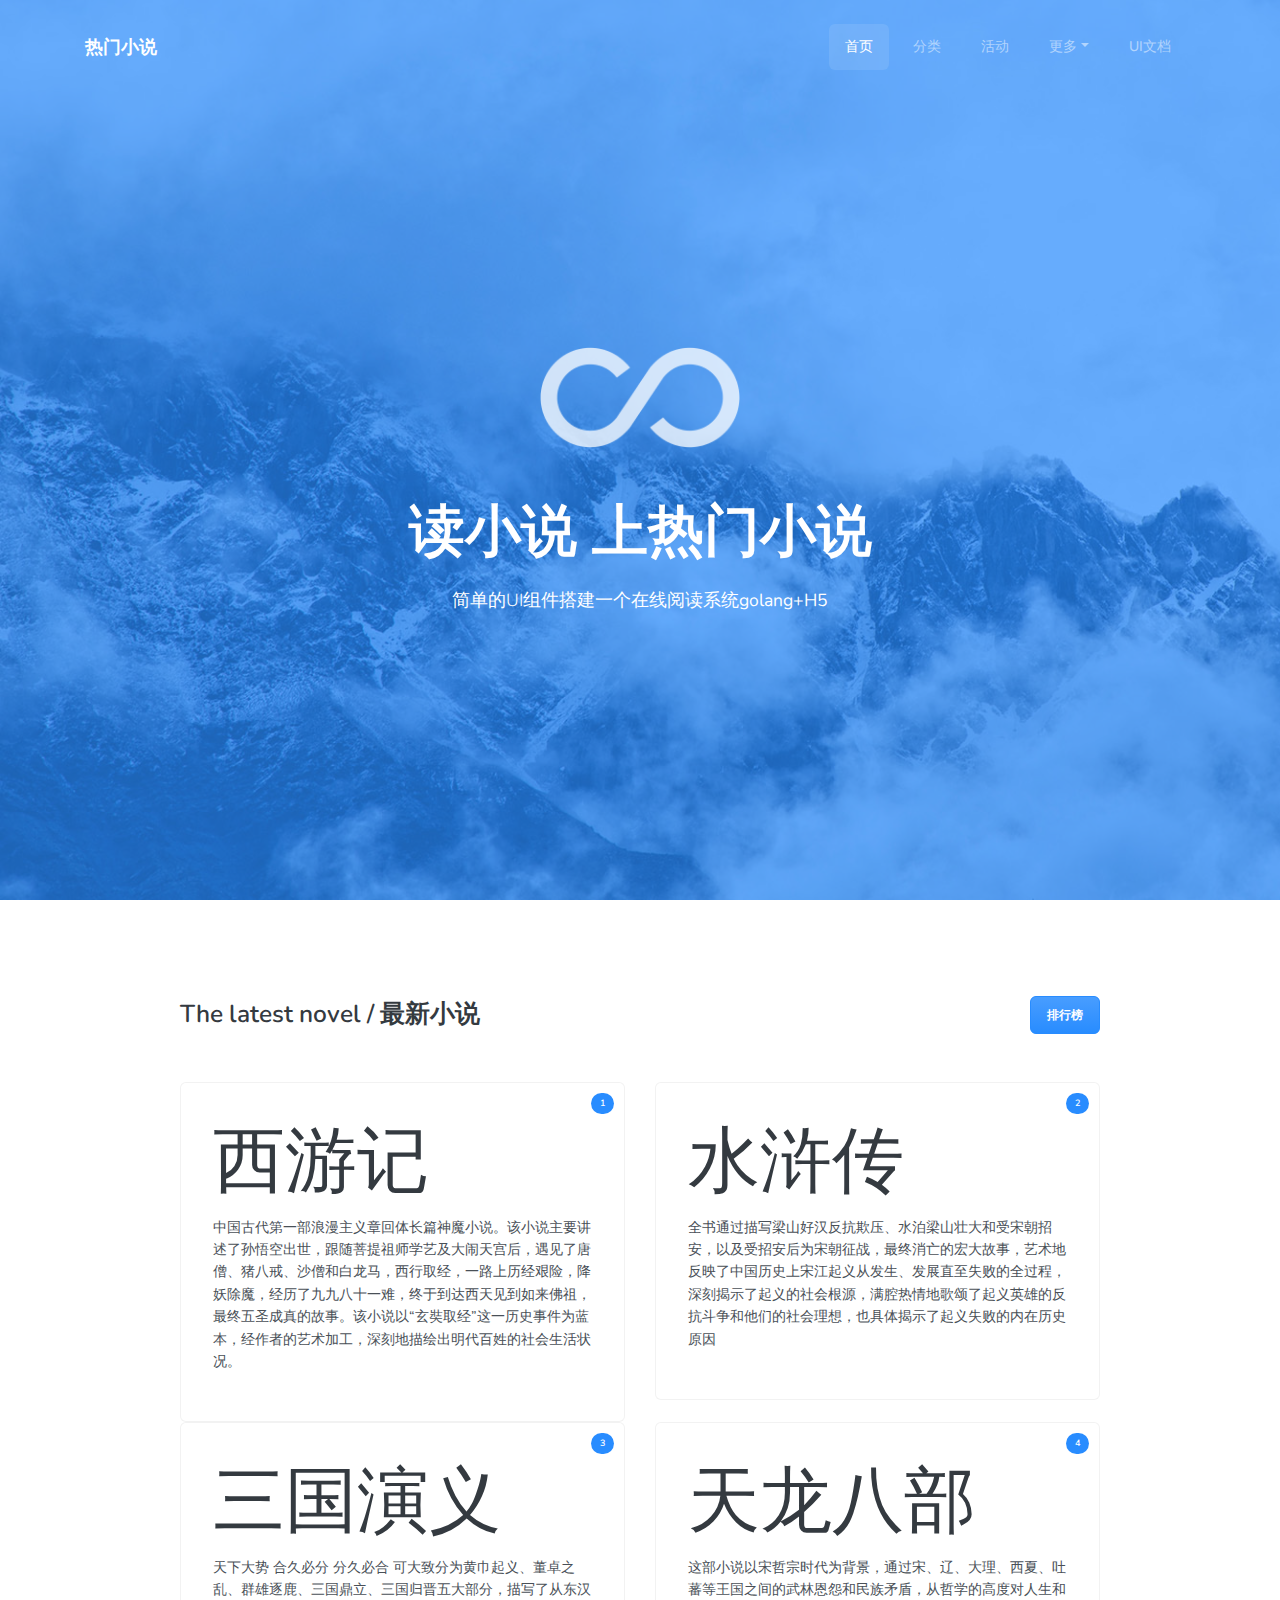
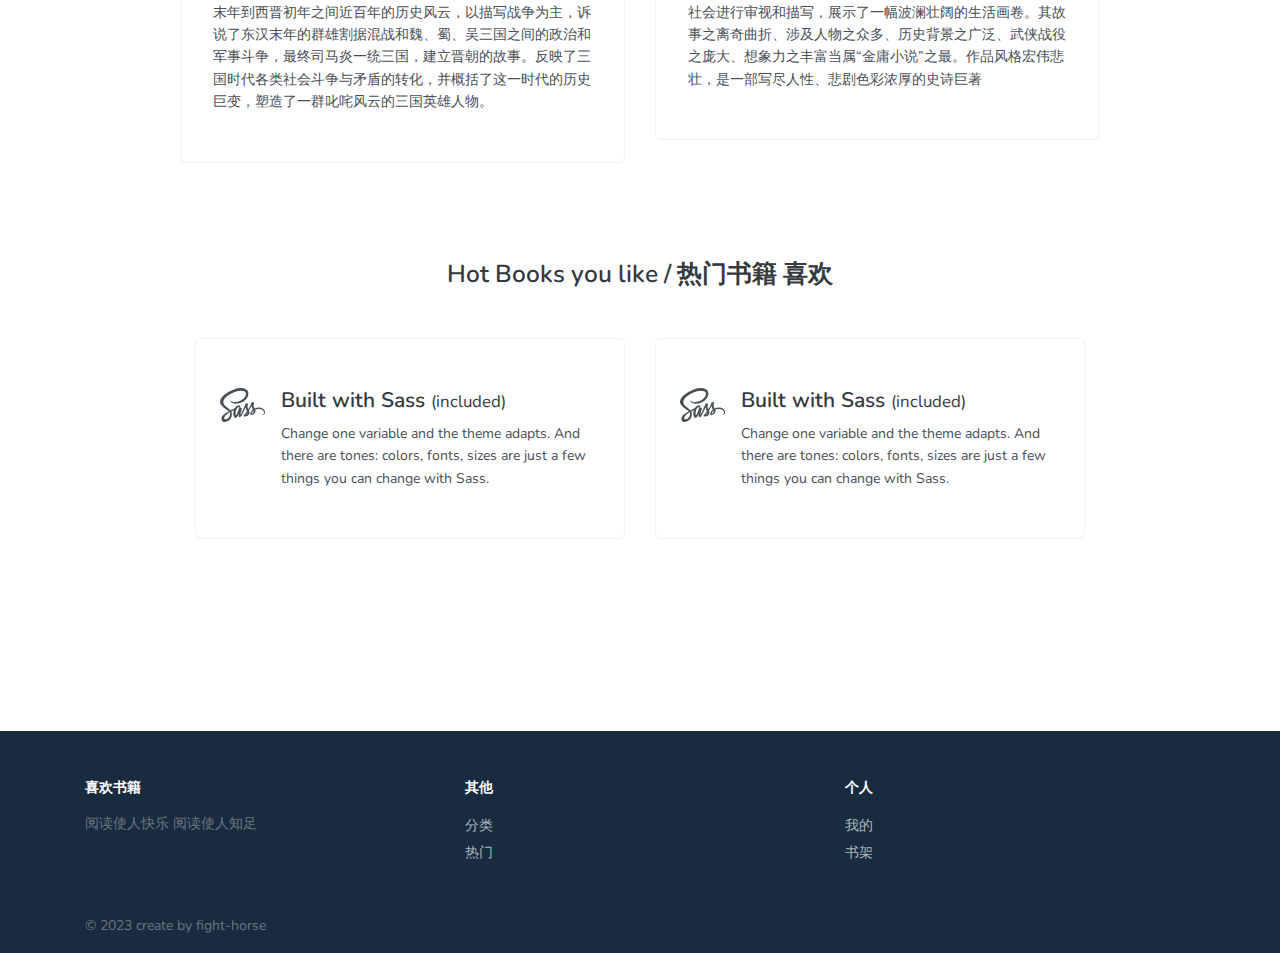
==== interface/pages/index.html @ 7c2ff987 "add init html js" ====
<!DOCTYPE html>
<html>
  <head>
    <meta charset="utf-8">
    <meta name="viewport" content="width=device-width, initial-scale=1, shrink-to-fit=no">
    <meta name="description" content="Probably the most complete UI kit out there. Multiple functionalities and controls added,  extended color palette and beautiful typography, designed as its own extended version of Bootstrap at  the highest level of quality.                             ">
    <meta name="author" content="Webpixels">
    <title>Boomerang UI Kit - Free Bootstrap Framework by Webpixels</title>
    <!-- Fonts -->
    <link href="https://fonts.googleapis.com/css?family=Nunito:400,600,700,800|Roboto:400,500,700" rel="stylesheet">
    <!-- Theme CSS -->
    <link type="text/css" href="./assets/css/theme.css" rel="stylesheet">
    <!-- Demo CSS - No need to use these in your project -->
    <link type="text/css" href="./assets/css/demo.css" rel="stylesheet">
  </head>
  <body>
    <nav class="navbar navbar-expand-lg navbar-transparent navbar-dark bg-dark py-4">
      <div class="container">
        <a class="navbar-brand" href="./"><strong>热门小说</strong></a>
        <button class="navbar-toggler" type="button" data-action="offcanvas-open" data-target="#navbar_main" aria-controls="navbar_main" aria-expanded="false" aria-label="Toggle navigation">
          <span class="navbar-toggler-icon"></span>
        </button>
        <div class="navbar-collapse offcanvas-collapse" id="navbar_main">
          <ul class="navbar-nav ml-auto align-items-lg-center">
            <h6 class="dropdown-header font-weight-600 d-lg-none px-0">菜单</h6>
            <li class="nav-item active">
              <a class="nav-link" href="./index.html">首页</a>
            </li>
            <li class="nav-item ">
              <a class="nav-link" href="./pages/category.html">分类</a>
            </li>
            <li class="nav-item ">
              <a class="nav-link" href="./pages/acivity.html">活动</a>
            </li>
            <li class="nav-item dropdown">
              <a class="nav-link dropdown-toggle" href="#" id="navbar_main_dropdown_1" role="button" data-toggle="dropdown" aria-haspopup="true" aria-expanded="false">更多</a>
              <div class="dropdown-menu" aria-labelledby="navbar_1_dropdown_1">
                <a class="dropdown-item" href="./pages/sign-in.html">登录</a>
                <a class="dropdown-item" href="./pages/about.html">关于我们</a>
                <a class="dropdown-item" href="./pages/contact.html">联系</a>
              </div>
            </li>
            <li class="nav-item">
              <a class="nav-link" href="./docs/introduction.html">UI文档</a>
            </li>
            <div class="dropdown-divider d-lg-none my-4"></div>
        </div>
      </div>
    </nav>
    <main class="main">
      <section class="spotlight parallax bg-cover bg-size--cover" data-spotlight="fullscreen" style="background-image: url('assets/images/backgrounds/img-1.jpg')">
        <span class="mask bg-primary alpha-7"></span>
        <div class="spotlight-holder py-lg pt-lg-xl">
          <div class="container d-flex align-items-center no-padding">
            <div class="col">
              <div class="row cols-xs-space align-items-center text-center text-md-left justify-content-center">
                <div class="col-7">
                  <div class="text-center mt-5">
                    <img src="assets/images/brand/icon.png" style="width: 200px;" class="img-fluid animated" data-animation-in="jackInTheBox" data-animation-delay="1000">
                    <h2 class="heading display-4 font-weight-400 text-white mt-5 animated" data-animation-in="fadeInUp" data-animation-delay="2000">
                      <span class="font-weight-700">读小说 上热门小说</span>
                    </h2>
                    <p class="lead text-white mt-3 lh-180 c-white animated" data-animation-in="fadeInUp" data-animation-delay="2500">
                      简单的UI组件搭建一个在线阅读系统<strong class="text-white">golang+H5</strong>
                    </p>
                  </div>
                </div>
              </div>
            </div>
          </div>
        </div>
      </section>
      <section class="slice slice-lg">
        <div class="container">
          <div class="row justify-content-center">
            <div class="col-lg-10">
              <!-- Typography -->
              <div class="row align-items-center mb-5">
                <div class="col-8">
                  <h2 class="heading h3 mb-0">The latest novel / 最新小说</h2>
                </div>
                <div class="col-4 text-right">
                  <a href="docs/typography.html" class="btn btn-sm btn-primary">排行榜</a>
                </div>
              </div>
              <div class="row typeface-palette cols-xs-space cols-sm-space cols-md-space">
                <div class="col-sm-6">
                  <a>
                    <div class="typeface-entry">
                      <span class="badge badge-md typeface-badge badge-pill bg-primary text-white">1</span>
                      <h4 class="heading display-3 font-weight-400 text-dark">
                        西游记
                      </h4>
                      <p>
                        中国古代第一部浪漫主义章回体长篇神魔小说。该小说主要讲述了孙悟空出世，跟随菩提祖师学艺及大闹天宫后，遇见了唐僧、猪八戒、沙僧和白龙马，西行取经，一路上历经艰险，降妖除魔，经历了九九八十一难，终于到达西天见到如来佛祖，最终五圣成真的故事。该小说以“玄奘取经”这一历史事件为蓝本，经作者的艺术加工，深刻地描绘出明代百姓的社会生活状况。                      </p>
                    </div>
                  </a>
                </div>
                <div class="col-sm-6">
                  <a>
                    <div class="typeface-entry">
                      <span class="badge badge-md typeface-badge badge-pill bg-primary text-white">2</span>
                      <h4 class="heading display-3 font-weight-400 text-dark">
                        水浒传
                      </h4>
                      <p>
                        全书通过描写梁山好汉反抗欺压、水泊梁山壮大和受宋朝招安，以及受招安后为宋朝征战，最终消亡的宏大故事，艺术地反映了中国历史上宋江起义从发生、发展直至失败的全过程，深刻揭示了起义的社会根源，满腔热情地歌颂了起义英雄的反抗斗争和他们的社会理想，也具体揭示了起义失败的内在历史原因
                      </p>
                    </div>
                  </a>
                </div>
                <div class="col-sm-6">
                  <a>
                    <div class="typeface-entry">
                      <span class="badge badge-md typeface-badge badge-pill bg-primary text-white">3</span>
                      <h4 class="heading display-3 font-weight-400 text-dark">
                        三国演义
                      </h4>
                      <p>
                        天下大势 合久必分 分久必合
                        可大致分为黄巾起义、董卓之乱、群雄逐鹿、三国鼎立、三国归晋五大部分，描写了从东汉末年到西晋初年之间近百年的历史风云，以描写战争为主，诉说了东汉末年的群雄割据混战和魏、蜀、吴三国之间的政治和军事斗争，最终司马炎一统三国，建立晋朝的故事。反映了三国时代各类社会斗争与矛盾的转化，并概括了这一时代的历史巨变，塑造了一群叱咤风云的三国英雄人物。
                      </p>
                    </div>
                  </a>
                </div>
                <div class="col-sm-6">
                  <a data-value="'Quicksand', sans-serif">
                    <div class="typeface-entry">
                      <span class="badge badge-md typeface-badge badge-pill bg-primary text-white">4</span>
                      <h4 class="heading display-3 font-weight-400 text-dark">
                        天龙八部
                      </h4>
                      <p>
                        这部小说以宋哲宗时代为背景，通过宋、辽、大理、西夏、吐蕃等王国之间的武林恩怨和民族矛盾，从哲学的高度对人生和社会进行审视和描写，展示了一幅波澜壮阔的生活画卷。其故事之离奇曲折、涉及人物之众多、历史背景之广泛、武侠战役之庞大、想象力之丰富当属“金庸小说”之最。作品风格宏伟悲壮，是一部写尽人性、悲剧色彩浓厚的史诗巨著
                      </p>
                    </div>
                  </a>
                </div>
              </div>
              
      <section class="slice-lg">
        <div class="container">
          <h2 class="heading h3 strong-600 text-center mb-5">
          Hot Books you like / 热门书籍 喜欢
          </h2>
          <div class="row-wrapper">
            <div class="row cols-xs-space cols-sm-space cols-md-space">
              <div class="col-md-6">
                <div class="card">
                  <div class="card-body py-5">
                    <div class="d-flex align-items-start">
                      <div class="icon icon-lg">
                        <i class="fab fa-sass"></i>
                      </div>
                      <div class="icon-text">
                        <h3 class="heading h4">Built with Sass <small>(included)</small></h3>
                        <p class="mb-0">Change one variable and the theme adapts. And there are tones: colors, fonts, sizes are just a
                          few things you can change with Sass.</p>
                      </div>
                    </div>
                  </div>
                </div>
              </div>
              <div class="col-md-6">
                <div class="card">
                  <div class="card-body py-5">
                    <div class="d-flex align-items-start">
                      <div class="icon icon-lg">
                        <i class="fab fa-sass"></i>
                      </div>
                      <div class="icon-text">
                        <h3 class="heading h4">Built with Sass <small>(included)</small></h3>
                        <p class="mb-0">Change one variable and the theme adapts. And there are tones: colors, fonts, sizes are just a few things you can change with Sass.</p>
                      </div>
                    </div>
                  </div>
                </div>
              </div>
            </div>
        </div>
      </section>
    </main>
    <footer class="pt-5 pb-3 footer  footer-dark bg-tertiary">
      <div class="container">
        <div class="row">
          <div class="col-12 col-md-4">
            <div class="pr-lg-5">
              <h1 class="heading h6 text-uppercase font-weight-700 mb-3"><strong>喜欢书籍</strong> </h1>
              <p>阅读使人快乐 阅读使人知足</p>
            </div>
          </div>
          <div class="col-6 col-md">
            <h5 class="heading h6 text-uppercase font-weight-700 mb-3">其他</h5>
            <ul class="list-unstyled text-small">
              <li><a class="text-muted" href="#">分类</a></li>
              <li><a class="text-muted" href="#">热门</a></li>
            </ul>
          </div>
          <div class="col-6 col-md">
            <h5 class="heading h6 text-uppercase font-weight-700 mb-3">个人</h5>
            <ul class="list-unstyled text-small">
              <li><a class="text-muted" href="#">我的</a></li>
              <li><a class="text-muted" href="#">书架</a></li>
            </ul>
          </div>
        </div>
        <hr>
        <div class="d-flex align-items-center">
          <span class="">
            &copy; 2023 create by fight-horse 
          </span>
        </div>
      </div>
    </footer>
    <!-- Core -->
    <script src="./assets/vendor/jquery/jquery.min.js"></script>
    <script src="./assets/vendor/popper/popper.min.js"></script>
    <script src="./assets/js/bootstrap/bootstrap.min.js"></script>
    <!-- FontAwesome 5 -->
    <script src="./assets/vendor/fontawesome/js/fontawesome-all.min.js" defer></script>
    <!-- Page plugins -->
    <script src="./assets/vendor/bootstrap-select/js/bootstrap-select.min.js"></script>
    <script src="./assets/vendor/bootstrap-tagsinput/bootstrap-tagsinput.min.js"></script>
    <script src="./assets/vendor/input-mask/input-mask.min.js"></script>
    <script src="./assets/vendor/nouislider/js/nouislider.min.js"></script>
    <script src="./assets/vendor/textarea-autosize/textarea-autosize.min.js"></script>
    <!-- Theme JS -->
    <script src="./assets/js/theme.js"></script>
  </body>
</html>
---- interface/pages/assets/css/theme.css ----
:root{--blue: #3369d6;--indigo: #5603ad;--purple: #801096;--pink: #e36397;--red: #f03;--orange: #ff3b00;--yellow: #ffd600;--green: #00c759;--teal: #73e9ef;--cyan: #2bffc6;--white: #fff;--gray: #6c757d;--gray-dark: #343a40;--light: #dee2e6;--lighter: #f8f9fa;--primary: #288cff;--secondary: #e8f2ff;--success: #00c759;--info: #73e9ef;--warning: #ff3b00;--danger: #f03;--light: #e9ecef;--dark: #343a40;--tertiary: #192b3f;--breakpoint-xs: 0;--breakpoint-sm: 576px;--breakpoint-md: 768px;--breakpoint-lg: 992px;--breakpoint-xl: 1200px;--font-family-sans-serif: -apple-system, BlinkMacSystemFont, "Segoe UI", Roboto, "Helvetica Neue", Arial, sans-serif, "Apple Color Emoji", "Segoe UI Emoji", "Segoe UI Symbol";--font-family-monospace: SFMono-Regular, Menlo, Monaco, Consolas, "Liberation Mono", "Courier New", monospace}*,*::before,*::after{box-sizing:border-box}html{font-family:sans-serif;line-height:1.15;-webkit-text-size-adjust:100%;-ms-text-size-adjust:100%;-ms-overflow-style:scrollbar;-webkit-tap-highlight-color:transparent}@-ms-viewport{width:device-width}article,aside,dialog,figcaption,figure,footer,header,hgroup,main,nav,section{display:block}body{margin:0;font-family:"Nunito",sans-serif;font-size:.875rem;font-weight:400;line-height:1.6;color:#495057;text-align:left;background-color:#fff}[tabindex="-1"]:focus{outline:0 !important}hr{box-sizing:content-box;height:0;overflow:visible}h1,h2,h3,h4,h5,h6{margin-top:0;margin-bottom:.5rem}p{margin-top:0;margin-bottom:1rem}abbr[title],abbr[data-original-title]{text-decoration:underline;text-decoration:underline dotted;cursor:help;border-bottom:0}address{margin-bottom:1rem;font-style:normal;line-height:inherit}ol,ul,dl{margin-top:0;margin-bottom:1rem}ol ol,ul ul,ol ul,ul ol{margin-bottom:0}dt{font-weight:600}dd{margin-bottom:.5rem;margin-left:0}blockquote{margin:0 0 1rem}dfn{font-style:italic}b,strong{font-weight:bolder}small{font-size:80%}sub,sup{position:relative;font-size:75%;line-height:0;vertical-align:baseline}sub{bottom:-.25em}sup{top:-.5em}a{color:#288cff;text-decoration:none;background-color:transparent;-webkit-text-decoration-skip:objects}a:hover{color:#0066db;text-decoration:unone}a:not([href]):not([tabindex]){color:inherit;text-decoration:none}a:not([href]):not([tabindex]):hover,a:not([href]):not([tabindex]):focus{color:inherit;text-decoration:none}a:not([href]):not([tabindex]):focus{outline:0}pre,code,kbd,samp{font-family:monospace, monospace;font-size:1em}pre{margin-top:0;margin-bottom:1rem;overflow:auto;-ms-overflow-style:scrollbar}figure{margin:0 0 1rem}img{vertical-align:middle;border-style:none}svg:not(:root){overflow:hidden}table{border-collapse:collapse}caption{padding-top:.75rem;padding-bottom:.75rem;color:#adb5bd;text-align:left;caption-side:bottom}th{text-align:inherit}label{display:inline-block;margin-bottom:.5rem}button{border-radius:0}button:focus{outline:1px dotted;outline:5px auto -webkit-focus-ring-color}input,button,select,optgroup,textarea{margin:0;font-family:inherit;font-size:inherit;line-height:inherit}button,input{overflow:visible}button,select{text-transform:none}button,html [type="button"],[type="reset"],[type="submit"]{-webkit-appearance:button}button::-moz-focus-inner,[type="button"]::-moz-focus-inner,[type="reset"]::-moz-focus-inner,[type="submit"]::-moz-focus-inner{padding:0;border-style:none}input[type="radio"],input[type="checkbox"]{box-sizing:border-box;padding:0}input[type="date"],input[type="time"],input[type="datetime-local"],input[type="month"]{-webkit-appearance:listbox}textarea{overflow:auto;resize:vertical}fieldset{min-width:0;padding:0;margin:0;border:0}legend{display:block;width:100%;max-width:100%;padding:0;margin-bottom:.5rem;font-size:1.5rem;line-height:inherit;color:inherit;white-space:normal}progress{vertical-align:baseline}[type="number"]::-webkit-inner-spin-button,[type="number"]::-webkit-outer-spin-button{height:auto}[type="search"]{outline-offset:-2px;-webkit-appearance:none}[type="search"]::-webkit-search-cancel-button,[type="search"]::-webkit-search-decoration{-webkit-appearance:none}::-webkit-file-upload-button{font:inherit;-webkit-appearance:button}output{display:inline-block}summary{display:list-item;cursor:pointer}template{display:none}[hidden]{display:none !important}h1,h2,h3,h4,h5,h6,.h1,.h2,.h3,.h4,.h5,.h6{margin-bottom:.5rem;font-family:inherit;font-weight:600;line-height:1.3;color:#343a40}h1,.h1{font-size:2.1875rem}h2,.h2{font-size:1.75rem}h3,.h3{font-size:1.53125rem}h4,.h4{font-size:1.3125rem}h5,.h5{font-size:1.09375rem}h6,.h6{font-size:.875rem}.lead{font-size:1.09375rem;font-weight:300}.display-1{font-size:6rem;font-weight:300;line-height:1.3}.display-2{font-size:5.5rem;font-weight:300;line-height:1.3}.display-3{font-size:4.5rem;font-weight:300;line-height:1.3}.display-4{font-size:3.5rem;font-weight:300;line-height:1.3}hr{margin-top:1rem;margin-bottom:1rem;border:0;border-top:.0625rem solid rgba(0,0,0,0.1)}small,.small{font-size:80%;font-weight:400}mark,.mark{padding:.2em;background-color:#fcf8e3}.list-unstyled{padding-left:0;list-style:none}.list-inline{padding-left:0;list-style:none}.list-inline-item{display:inline-block}.list-inline-item:not(:last-child){margin-right:.5rem}.initialism{font-size:90%;text-transform:uppercase}.blockquote{margin-bottom:1rem;font-size:1.09375rem}.blockquote-footer{display:block;font-size:80%;color:#6c757d}.blockquote-footer::before{content:"\2014 \00A0"}.img-fluid{max-width:100%;height:auto}.img-thumbnail{padding:.25rem;background-color:#fff;border:.0625rem solid #dee2e6;border-radius:.375rem;box-shadow:0 1px 2px rgba(0,0,0,0.075);max-width:100%;height:auto}.figure{display:inline-block}.figure-img{margin-bottom:.5rem;line-height:1}.figure-caption{font-size:90%;color:#6c757d}code,kbd,pre,samp{font-family:SFMono-Regular,Menlo,Monaco,Consolas,"Liberation Mono","Courier New",monospace}code{font-size:87.5%;color:#e36397;word-break:break-word}a>code{color:inherit}kbd{padding:.2rem .4rem;font-size:87.5%;color:#fff;background-color:#212529;border-radius:.25rem;box-shadow:inset 0 -0.1rem 0 rgba(0,0,0,0.25)}kbd kbd{padding:0;font-size:100%;font-weight:600;box-shadow:none}pre{display:block;font-size:87.5%;color:#212529}pre code{font-size:inherit;color:inherit;word-break:normal}.pre-scrollable{max-height:340px;overflow-y:scroll}.container{width:100%;padding-right:15px;padding-left:15px;margin-right:auto;margin-left:auto}@media (min-width: 576px){.container{max-width:540px}}@media (min-width: 768px){.container{max-width:720px}}@media (min-width: 992px){.container{max-width:960px}}@media (min-width: 1200px){.container{max-width:1140px}}.container-fluid{width:100%;padding-right:15px;padding-left:15px;margin-right:auto;margin-left:auto}.row{display:flex;flex-wrap:wrap;margin-right:-15px;margin-left:-15px}.no-gutters{margin-right:0;margin-left:0}.no-gutters>.col,.no-gutters>[class*="col-"]{padding-right:0;padding-left:0}.col-1,.col-2,.col-3,.col-4,.col-5,.col-6,.col-7,.col-8,.col-9,.col-10,.col-11,.col-12,.col,.col-auto,.col-sm-1,.col-sm-2,.col-sm-3,.col-sm-4,.col-sm-5,.col-sm-6,.col-sm-7,.col-sm-8,.col-sm-9,.col-sm-10,.col-sm-11,.col-sm-12,.col-sm,.col-sm-auto,.col-md-1,.col-md-2,.col-md-3,.col-md-4,.col-md-5,.col-md-6,.col-md-7,.col-md-8,.col-md-9,.col-md-10,.col-md-11,.col-md-12,.col-md,.col-md-auto,.col-lg-1,.col-lg-2,.col-lg-3,.col-lg-4,.col-lg-5,.col-lg-6,.col-lg-7,.col-lg-8,.col-lg-9,.col-lg-10,.col-lg-11,.col-lg-12,.col-lg,.col-lg-auto,.col-xl-1,.col-xl-2,.col-xl-3,.col-xl-4,.col-xl-5,.col-xl-6,.col-xl-7,.col-xl-8,.col-xl-9,.col-xl-10,.col-xl-11,.col-xl-12,.col-xl,.col-xl-auto{position:relative;width:100%;min-height:1px;padding-right:15px;padding-left:15px}.col{flex-basis:0;flex-grow:1;max-width:100%}.col-auto{flex:0 0 auto;width:auto;max-width:none}.col-1{flex:0 0 8.3333333333%;max-width:8.3333333333%}.col-2{flex:0 0 16.6666666667%;max-width:16.6666666667%}.col-3{flex:0 0 25%;max-width:25%}.col-4{flex:0 0 33.3333333333%;max-width:33.3333333333%}.col-5{flex:0 0 41.6666666667%;max-width:41.6666666667%}.col-6{flex:0 0 50%;max-width:50%}.col-7{flex:0 0 58.3333333333%;max-width:58.3333333333%}.col-8{flex:0 0 66.6666666667%;max-width:66.6666666667%}.col-9{flex:0 0 75%;max-width:75%}.col-10{flex:0 0 83.3333333333%;max-width:83.3333333333%}.col-11{flex:0 0 91.6666666667%;max-width:91.6666666667%}.col-12{flex:0 0 100%;max-width:100%}.order-first{order:-1}.order-last{order:13}.order-0{order:0}.order-1{order:1}.order-2{order:2}.order-3{order:3}.order-4{order:4}.order-5{order:5}.order-6{order:6}.order-7{order:7}.order-8{order:8}.order-9{order:9}.order-10{order:10}.order-11{order:11}.order-12{order:12}.offset-1{margin-left:8.3333333333%}.offset-2{margin-left:16.6666666667%}.offset-3{margin-left:25%}.offset-4{margin-left:33.3333333333%}.offset-5{margin-left:41.6666666667%}.offset-6{margin-left:50%}.offset-7{margin-left:58.3333333333%}.offset-8{margin-left:66.6666666667%}.offset-9{margin-left:75%}.offset-10{margin-left:83.3333333333%}.offset-11{margin-left:91.6666666667%}@media (min-width: 576px){.col-sm{flex-basis:0;flex-grow:1;max-width:100%}.col-sm-auto{flex:0 0 auto;width:auto;max-width:none}.col-sm-1{flex:0 0 8.3333333333%;max-width:8.3333333333%}.col-sm-2{flex:0 0 16.6666666667%;max-width:16.6666666667%}.col-sm-3{flex:0 0 25%;max-width:25%}.col-sm-4{flex:0 0 33.3333333333%;max-width:33.3333333333%}.col-sm-5{flex:0 0 41.6666666667%;max-width:41.6666666667%}.col-sm-6{flex:0 0 50%;max-width:50%}.col-sm-7{flex:0 0 58.3333333333%;max-width:58.3333333333%}.col-sm-8{flex:0 0 66.6666666667%;max-width:66.6666666667%}.col-sm-9{flex:0 0 75%;max-width:75%}.col-sm-10{flex:0 0 83.3333333333%;max-width:83.3333333333%}.col-sm-11{flex:0 0 91.6666666667%;max-width:91.6666666667%}.col-sm-12{flex:0 0 100%;max-width:100%}.order-sm-first{order:-1}.order-sm-last{order:13}.order-sm-0{order:0}.order-sm-1{order:1}.order-sm-2{order:2}.order-sm-3{order:3}.order-sm-4{order:4}.order-sm-5{order:5}.order-sm-6{order:6}.order-sm-7{order:7}.order-sm-8{order:8}.order-sm-9{order:9}.order-sm-10{order:10}.order-sm-11{order:11}.order-sm-12{order:12}.offset-sm-0{margin-left:0}.offset-sm-1{margin-left:8.3333333333%}.offset-sm-2{margin-left:16.6666666667%}.offset-sm-3{margin-left:25%}.offset-sm-4{margin-left:33.3333333333%}.offset-sm-5{margin-left:41.6666666667%}.offset-sm-6{margin-left:50%}.offset-sm-7{margin-left:58.3333333333%}.offset-sm-8{margin-left:66.6666666667%}.offset-sm-9{margin-left:75%}.offset-sm-10{margin-left:83.3333333333%}.offset-sm-11{margin-left:91.6666666667%}}@media (min-width: 768px){.col-md{flex-basis:0;flex-grow:1;max-width:100%}.col-md-auto{flex:0 0 auto;width:auto;max-width:none}.col-md-1{flex:0 0 8.3333333333%;max-width:8.3333333333%}.col-md-2{flex:0 0 16.6666666667%;max-width:16.6666666667%}.col-md-3{flex:0 0 25%;max-width:25%}.col-md-4{flex:0 0 33.3333333333%;max-width:33.3333333333%}.col-md-5{flex:0 0 41.6666666667%;max-width:41.6666666667%}.col-md-6{flex:0 0 50%;max-width:50%}.col-md-7{flex:0 0 58.3333333333%;max-width:58.3333333333%}.col-md-8{flex:0 0 66.6666666667%;max-width:66.6666666667%}.col-md-9{flex:0 0 75%;max-width:75%}.col-md-10{flex:0 0 83.3333333333%;max-width:83.3333333333%}.col-md-11{flex:0 0 91.6666666667%;max-width:91.6666666667%}.col-md-12{flex:0 0 100%;max-width:100%}.order-md-first{order:-1}.order-md-last{order:13}.order-md-0{order:0}.order-md-1{order:1}.order-md-2{order:2}.order-md-3{order:3}.order-md-4{order:4}.order-md-5{order:5}.order-md-6{order:6}.order-md-7{order:7}.order-md-8{order:8}.order-md-9{order:9}.order-md-10{order:10}.order-md-11{order:11}.order-md-12{order:12}.offset-md-0{margin-left:0}.offset-md-1{margin-left:8.3333333333%}.offset-md-2{margin-left:16.6666666667%}.offset-md-3{margin-left:25%}.offset-md-4{margin-left:33.3333333333%}.offset-md-5{margin-left:41.6666666667%}.offset-md-6{margin-left:50%}.offset-md-7{margin-left:58.3333333333%}.offset-md-8{margin-left:66.6666666667%}.offset-md-9{margin-left:75%}.offset-md-10{margin-left:83.3333333333%}.offset-md-11{margin-left:91.6666666667%}}@media (min-width: 992px){.col-lg{flex-basis:0;flex-grow:1;max-width:100%}.col-lg-auto{flex:0 0 auto;width:auto;max-width:none}.col-lg-1{flex:0 0 8.3333333333%;max-width:8.3333333333%}.col-lg-2{flex:0 0 16.6666666667%;max-width:16.6666666667%}.col-lg-3{flex:0 0 25%;max-width:25%}.col-lg-4{flex:0 0 33.3333333333%;max-width:33.3333333333%}.col-lg-5{flex:0 0 41.6666666667%;max-width:41.6666666667%}.col-lg-6{flex:0 0 50%;max-width:50%}.col-lg-7{flex:0 0 58.3333333333%;max-width:58.3333333333%}.col-lg-8{flex:0 0 66.6666666667%;max-width:66.6666666667%}.col-lg-9{flex:0 0 75%;max-width:75%}.col-lg-10{flex:0 0 83.3333333333%;max-width:83.3333333333%}.col-lg-11{flex:0 0 91.6666666667%;max-width:91.6666666667%}.col-lg-12{flex:0 0 100%;max-width:100%}.order-lg-first{order:-1}.order-lg-last{order:13}.order-lg-0{order:0}.order-lg-1{order:1}.order-lg-2{order:2}.order-lg-3{order:3}.order-lg-4{order:4}.order-lg-5{order:5}.order-lg-6{order:6}.order-lg-7{order:7}.order-lg-8{order:8}.order-lg-9{order:9}.order-lg-10{order:10}.order-lg-11{order:11}.order-lg-12{order:12}.offset-lg-0{margin-left:0}.offset-lg-1{margin-left:8.3333333333%}.offset-lg-2{margin-left:16.6666666667%}.offset-lg-3{margin-left:25%}.offset-lg-4{margin-left:33.3333333333%}.offset-lg-5{margin-left:41.6666666667%}.offset-lg-6{margin-left:50%}.offset-lg-7{margin-left:58.3333333333%}.offset-lg-8{margin-left:66.6666666667%}.offset-lg-9{margin-left:75%}.offset-lg-10{margin-left:83.3333333333%}.offset-lg-11{margin-left:91.6666666667%}}@media (min-width: 1200px){.col-xl{flex-basis:0;flex-grow:1;max-width:100%}.col-xl-auto{flex:0 0 auto;width:auto;max-width:none}.col-xl-1{flex:0 0 8.3333333333%;max-width:8.3333333333%}.col-xl-2{flex:0 0 16.6666666667%;max-width:16.6666666667%}.col-xl-3{flex:0 0 25%;max-width:25%}.col-xl-4{flex:0 0 33.3333333333%;max-width:33.3333333333%}.col-xl-5{flex:0 0 41.6666666667%;max-width:41.6666666667%}.col-xl-6{flex:0 0 50%;max-width:50%}.col-xl-7{flex:0 0 58.3333333333%;max-width:58.3333333333%}.col-xl-8{flex:0 0 66.6666666667%;max-width:66.6666666667%}.col-xl-9{flex:0 0 75%;max-width:75%}.col-xl-10{flex:0 0 83.3333333333%;max-width:83.3333333333%}.col-xl-11{flex:0 0 91.6666666667%;max-width:91.6666666667%}.col-xl-12{flex:0 0 100%;max-width:100%}.order-xl-first{order:-1}.order-xl-last{order:13}.order-xl-0{order:0}.order-xl-1{order:1}.order-xl-2{order:2}.order-xl-3{order:3}.order-xl-4{order:4}.order-xl-5{order:5}.order-xl-6{order:6}.order-xl-7{order:7}.order-xl-8{order:8}.order-xl-9{order:9}.order-xl-10{order:10}.order-xl-11{order:11}.order-xl-12{order:12}.offset-xl-0{margin-left:0}.offset-xl-1{margin-left:8.3333333333%}.offset-xl-2{margin-left:16.6666666667%}.offset-xl-3{margin-left:25%}.offset-xl-4{margin-left:33.3333333333%}.offset-xl-5{margin-left:41.6666666667%}.offset-xl-6{margin-left:50%}.offset-xl-7{margin-left:58.3333333333%}.offset-xl-8{margin-left:66.6666666667%}.offset-xl-9{margin-left:75%}.offset-xl-10{margin-left:83.3333333333%}.offset-xl-11{margin-left:91.6666666667%}}.table{width:100%;max-width:100%;margin-bottom:1rem;background-color:transparent}.table th,.table td{padding:.75rem;vertical-align:top;border-top:.0625rem solid #dee2e6}.table thead th{vertical-align:bottom;border-bottom:.125rem solid #dee2e6}.table tbody+tbody{border-top:.125rem solid #dee2e6}.table .table{background-color:#fff}.table-sm th,.table-sm td{padding:.3rem}.table-bordered{border:.0625rem solid #dee2e6}.table-bordered th,.table-bordered td{border:.0625rem solid #dee2e6}.table-bordered thead th,.table-bordered thead td{border-bottom-width:.125rem}.table-striped tbody tr:nth-of-type(odd){background-color:rgba(0,0,0,0.05)}.table-hover tbody tr:hover{background-color:rgba(0,0,0,0.075)}.table-primary,.table-primary>th,.table-primary>td{background-color:#c3dfff}.table-hover .table-primary:hover{background-color:#aad1ff}.table-hover .table-primary:hover>td,.table-hover .table-primary:hover>th{background-color:#aad1ff}.table-secondary,.table-secondary>th,.table-secondary>td{background-color:#f9fbff}.table-hover .table-secondary:hover{background-color:#e0eaff}.table-hover .table-secondary:hover>td,.table-hover .table-secondary:hover>th{background-color:#e0eaff}.table-success,.table-success>th,.table-success>td{background-color:#b8efd1}.table-hover .table-success:hover{background-color:#a3eac4}.table-hover .table-success:hover>td,.table-hover .table-success:hover>th{background-color:#a3eac4}.table-info,.table-info>th,.table-info>td{background-color:#d8f9fb}.table-hover .table-info:hover{background-color:#c1f5f9}.table-hover .table-info:hover>td,.table-hover .table-info:hover>th{background-color:#c1f5f9}.table-warning,.table-warning>th,.table-warning>td{background-color:#ffc8b8}.table-hover .table-warning:hover{background-color:#ffb49f}.table-hover .table-warning:hover>td,.table-hover .table-warning:hover>th{background-color:#ffb49f}.table-danger,.table-danger>th,.table-danger>td{background-color:#ffb8c6}.table-hover .table-danger:hover{background-color:#ff9fb2}.table-hover .table-danger:hover>td,.table-hover .table-danger:hover>th{background-color:#ff9fb2}.table-light,.table-light>th,.table-light>td{background-color:#f9fafb}.table-hover .table-light:hover{background-color:#eaedf1}.table-hover .table-light:hover>td,.table-hover .table-light:hover>th{background-color:#eaedf1}.table-dark,.table-dark>th,.table-dark>td{background-color:#c6c8ca}.table-hover .table-dark:hover{background-color:#b9bbbe}.table-hover .table-dark:hover>td,.table-hover .table-dark:hover>th{background-color:#b9bbbe}.table-tertiary,.table-tertiary>th,.table-tertiary>td{background-color:#bfc4c9}.table-hover .table-tertiary:hover{background-color:#b1b7bd}.table-hover .table-tertiary:hover>td,.table-hover .table-tertiary:hover>th{background-color:#b1b7bd}.table-active,.table-active>th,.table-active>td{background-color:rgba(0,0,0,0.075)}.table-hover .table-active:hover{background-color:rgba(0,0,0,0.075)}.table-hover .table-active:hover>td,.table-hover .table-active:hover>th{background-color:rgba(0,0,0,0.075)}.table .thead-dark th{color:#fff;background-color:#212529;border-color:#32383e}.table .thead-light th{color:#495057;background-color:#e9ecef;border-color:#dee2e6}.table-dark{color:#fff;background-color:#212529}.table-dark th,.table-dark td,.table-dark thead th{border-color:#32383e}.table-dark.table-bordered{border:0}.table-dark.table-striped tbody tr:nth-of-type(odd){background-color:rgba(255,255,255,0.05)}.table-dark.table-hover tbody tr:hover{background-color:rgba(255,255,255,0.075)}@media (max-width: 575.98px){.table-responsive-sm{display:block;width:100%;overflow-x:auto;-webkit-overflow-scrolling:touch;-ms-overflow-style:-ms-autohiding-scrollbar}.table-responsive-sm>.table-bordered{border:0}}@media (max-width: 767.98px){.table-responsive-md{display:block;width:100%;overflow-x:auto;-webkit-overflow-scrolling:touch;-ms-overflow-style:-ms-autohiding-scrollbar}.table-responsive-md>.table-bordered{border:0}}@media (max-width: 991.98px){.table-responsive-lg{display:block;width:100%;overflow-x:auto;-webkit-overflow-scrolling:touch;-ms-overflow-style:-ms-autohiding-scrollbar}.table-responsive-lg>.table-bordered{border:0}}@media (max-width: 1199.98px){.table-responsive-xl{display:block;width:100%;overflow-x:auto;-webkit-overflow-scrolling:touch;-ms-overflow-style:-ms-autohiding-scrollbar}.table-responsive-xl>.table-bordered{border:0}}.table-responsive{display:block;width:100%;overflow-x:auto;-webkit-overflow-scrolling:touch;-ms-overflow-style:-ms-autohiding-scrollbar}.table-responsive>.table-bordered{border:0}.form-control{display:block;width:100%;padding:.75rem 1rem;font-size:.875rem;line-height:1.6;color:#495057;background-color:#fff;background-clip:padding-box;border:.0625rem solid #ced4da;border-radius:.375rem;box-shadow:none;transition:all 0.2s ease-in-out}.form-control::-ms-expand{background-color:transparent;border:0}.form-control:focus{color:#495057;background-color:#f8f9fa;border-color:#ced4da;outline:0;box-shadow:none,0 4px 10px 0 rgba(0,0,0,0.04)}.form-control::placeholder{color:#6c757d;opacity:1}.form-control:disabled,.form-control[readonly]{background-color:#e9ecef;opacity:1}select.form-control:not([size]):not([multiple]){height:calc(2.9rem + .125rem)}select.form-control:focus::-ms-value{color:#495057;background-color:#fff}.form-control-file,.form-control-range{display:block;width:100%}.col-form-label{padding-top:calc(.75rem + .0625rem);padding-bottom:calc(.75rem + .0625rem);margin-bottom:0;font-size:inherit;line-height:1.6}.col-form-label-lg{padding-top:calc(.95rem + .0625rem);padding-bottom:calc(.95rem + .0625rem);font-size:1.09375rem;line-height:1.5}.col-form-label-sm{padding-top:calc(.55rem + .0625rem);padding-bottom:calc(.55rem + .0625rem);font-size:.765625rem;line-height:1.5}.form-control-plaintext{display:block;width:100%;padding-top:.75rem;padding-bottom:.75rem;margin-bottom:0;line-height:1.6;background-color:transparent;border:solid transparent;border-width:.0625rem 0}.form-control-plaintext.form-control-sm,.input-group-sm>.form-control-plaintext.form-control,.input-group-sm>.input-group-prepend>.form-control-plaintext.input-group-text,.input-group-sm>.input-group-append>.form-control-plaintext.input-group-text,.input-group-sm>.input-group-prepend>.form-control-plaintext.btn,.input-group-sm>.input-group-append>.form-control-plaintext.btn,.form-control-plaintext.form-control-lg,.input-group-lg>.form-control-plaintext.form-control,.input-group-lg>.input-group-prepend>.form-control-plaintext.input-group-text,.input-group-lg>.input-group-append>.form-control-plaintext.input-group-text,.input-group-lg>.input-group-prepend>.form-control-plaintext.btn,.input-group-lg>.input-group-append>.form-control-plaintext.btn{padding-right:0;padding-left:0}.form-control-sm,.input-group-sm>.form-control,.input-group-sm>.input-group-prepend>.input-group-text,.input-group-sm>.input-group-append>.input-group-text,.input-group-sm>.input-group-prepend>.btn,.input-group-sm>.input-group-append>.btn{padding:.55rem 1rem;font-size:.765625rem;line-height:1.5;border-radius:.25rem}select.form-control-sm:not([size]):not([multiple]),.input-group-sm>select.form-control:not([size]):not([multiple]),.input-group-sm>.input-group-prepend>select.input-group-text:not([size]):not([multiple]),.input-group-sm>.input-group-append>select.input-group-text:not([size]):not([multiple]),.input-group-sm>.input-group-prepend>select.btn:not([size]):not([multiple]),.input-group-sm>.input-group-append>select.btn:not([size]):not([multiple]){height:calc(2.2484375rem + .125rem)}.form-control-lg,.input-group-lg>.form-control,.input-group-lg>.input-group-prepend>.input-group-text,.input-group-lg>.input-group-append>.input-group-text,.input-group-lg>.input-group-prepend>.btn,.input-group-lg>.input-group-append>.btn{padding:.95rem 1rem;font-size:1.09375rem;line-height:1.5;border-radius:.375rem}select.form-control-lg:not([size]):not([multiple]),.input-group-lg>select.form-control:not([size]):not([multiple]),.input-group-lg>.input-group-prepend>select.input-group-text:not([size]):not([multiple]),.input-group-lg>.input-group-append>select.input-group-text:not([size]):not([multiple]),.input-group-lg>.input-group-prepend>select.btn:not([size]):not([multiple]),.input-group-lg>.input-group-append>select.btn:not([size]):not([multiple]){height:calc(3.540625rem + .125rem)}.form-group{margin-bottom:1rem}.form-text{display:block;margin-top:.25rem}.form-row{display:flex;flex-wrap:wrap;margin-right:-5px;margin-left:-5px}.form-row>.col,.form-row>[class*="col-"]{padding-right:5px;padding-left:5px}.form-check{position:relative;display:block;padding-left:1.25rem}.form-check-input{position:absolute;margin-top:.3rem;margin-left:-1.25rem}.form-check-input:disabled ~ .form-check-label{color:#adb5bd}.form-check-label{margin-bottom:0}.form-check-inline{display:inline-flex;align-items:center;padding-left:0;margin-right:.75rem}.form-check-inline .form-check-input{position:static;margin-top:0;margin-right:.3125rem;margin-left:0}.valid-feedback{display:none;width:100%;margin-top:.25rem;font-size:80%;color:#00c759}.valid-tooltip{position:absolute;top:100%;z-index:5;display:none;max-width:100%;padding:.5rem;margin-top:.1rem;font-size:.875rem;line-height:1;color:#fff;background-color:rgba(0,199,89,0.8);border-radius:.2rem}.was-validated .form-control:valid,.form-control.is-valid,.was-validated .custom-select:valid,.custom-select.is-valid{border-color:#00c759}.was-validated .form-control:valid:focus,.form-control.is-valid:focus,.was-validated .custom-select:valid:focus,.custom-select.is-valid:focus{border-color:#00c759;box-shadow:0 0 0 0 rgba(0,199,89,0.25)}.was-validated .form-control:valid ~ .valid-feedback,.was-validated .form-control:valid ~ .valid-tooltip,.form-control.is-valid ~ .valid-feedback,.form-control.is-valid ~ .valid-tooltip,.was-validated .custom-select:valid ~ .valid-feedback,.was-validated .custom-select:valid ~ .valid-tooltip,.custom-select.is-valid ~ .valid-feedback,.custom-select.is-valid ~ .valid-tooltip{display:block}.was-validated .form-check-input:valid ~ .form-check-label,.form-check-input.is-valid ~ .form-check-label{color:#00c759}.was-validated .form-check-input:valid ~ .valid-feedback,.was-validated .form-check-input:valid ~ .valid-tooltip,.form-check-input.is-valid ~ .valid-feedback,.form-check-input.is-valid ~ .valid-tooltip{display:block}.was-validated .custom-control-input:valid ~ .custom-control-label,.custom-control-input.is-valid ~ .custom-control-label{color:#00c759}.was-validated .custom-control-input:valid ~ .custom-control-label::before,.custom-control-input.is-valid ~ .custom-control-label::before{background-color:#48ff9a;border-color:#48ff9a}.was-validated .custom-control-input:valid ~ .valid-feedback,.was-validated .custom-control-input:valid ~ .valid-tooltip,.custom-control-input.is-valid ~ .valid-feedback,.custom-control-input.is-valid ~ .valid-tooltip{display:block}.was-validated .custom-control-input:valid:checked ~ .custom-control-label::before,.custom-control-input.is-valid:checked ~ .custom-control-label::before{background:#00fa70 linear-gradient(180deg, #26fb85, #00fa70) repeat-x;border-color:#48ff9a}.was-validated .custom-control-input:valid:focus ~ .custom-control-label::before,.custom-control-input.is-valid:focus ~ .custom-control-label::before{box-shadow:0 0 0 1px #fff,0 0 0 0 rgba(0,199,89,0.25)}.was-validated .custom-file-input:valid ~ .custom-file-label,.custom-file-input.is-valid ~ .custom-file-label{border-color:#00c759}.was-validated .custom-file-input:valid ~ .custom-file-label::before,.custom-file-input.is-valid ~ .custom-file-label::before{border-color:inherit}.was-validated .custom-file-input:valid ~ .valid-feedback,.was-validated .custom-file-input:valid ~ .valid-tooltip,.custom-file-input.is-valid ~ .valid-feedback,.custom-file-input.is-valid ~ .valid-tooltip{display:block}.was-validated .custom-file-input:valid:focus ~ .custom-file-label,.custom-file-input.is-valid:focus ~ .custom-file-label{box-shadow:0 0 0 0 rgba(0,199,89,0.25)}.invalid-feedback{display:none;width:100%;margin-top:.25rem;font-size:80%;color:#f03}.invalid-tooltip{position:absolute;top:100%;z-index:5;display:none;max-width:100%;padding:.5rem;margin-top:.1rem;font-size:.875rem;line-height:1;color:#fff;background-color:rgba(255,0,51,0.8);border-radius:.2rem}.was-validated .form-control:invalid,.form-control.is-invalid,.was-validated .custom-select:invalid,.custom-select.is-invalid{border-color:#f03}.was-validated .form-control:invalid:focus,.form-control.is-invalid:focus,.was-validated .custom-select:invalid:focus,.custom-select.is-invalid:focus{border-color:#f03;box-shadow:0 0 0 0 rgba(255,0,51,0.25)}.was-validated .form-control:invalid ~ .invalid-feedback,.was-validated .form-control:invalid ~ .invalid-tooltip,.form-control.is-invalid ~ .invalid-feedback,.form-control.is-invalid ~ .invalid-tooltip,.was-validated .custom-select:invalid ~ .invalid-feedback,.was-validated .custom-select:invalid ~ .invalid-tooltip,.custom-select.is-invalid ~ .invalid-feedback,.custom-select.is-invalid ~ .invalid-tooltip{display:block}.was-validated .form-check-input:invalid ~ .form-check-label,.form-check-input.is-invalid ~ .form-check-label{color:#f03}.was-validated .form-check-input:invalid ~ .invalid-feedback,.was-validated .form-check-input:invalid ~ .invalid-tooltip,.form-check-input.is-invalid ~ .invalid-feedback,.form-check-input.is-invalid ~ .invalid-tooltip{display:block}.was-validated .custom-control-input:invalid ~ .custom-control-label,.custom-control-input.is-invalid ~ .custom-control-label{color:#f03}.was-validated .custom-control-input:invalid ~ .custom-control-label::before,.custom-control-input.is-invalid ~ .custom-control-label::before{background-color:#ff8099;border-color:#ff8099}.was-validated .custom-control-input:invalid ~ .invalid-feedback,.was-validated .custom-control-input:invalid ~ .invalid-tooltip,.custom-control-input.is-invalid ~ .invalid-feedback,.custom-control-input.is-invalid ~ .invalid-tooltip{display:block}.was-validated .custom-control-input:invalid:checked ~ .custom-control-label::before,.custom-control-input.is-invalid:checked ~ .custom-control-label::before{background:#ff335c linear-gradient(180deg, #ff5274, #ff335c) repeat-x;border-color:#ff8099}.was-validated .custom-control-input:invalid:focus ~ .custom-control-label::before,.custom-control-input.is-invalid:focus ~ .custom-control-label::before{box-shadow:0 0 0 1px #fff,0 0 0 0 rgba(255,0,51,0.25)}.was-validated .custom-file-input:invalid ~ .custom-file-label,.custom-file-input.is-invalid ~ .custom-file-label{border-color:#f03}.was-validated .custom-file-input:invalid ~ .custom-file-label::before,.custom-file-input.is-invalid ~ .custom-file-label::before{border-color:inherit}.was-validated .custom-file-input:invalid ~ .invalid-feedback,.was-validated .custom-file-input:invalid ~ .invalid-tooltip,.custom-file-input.is-invalid ~ .invalid-feedback,.custom-file-input.is-invalid ~ .invalid-tooltip{display:block}.was-validated .custom-file-input:invalid:focus ~ .custom-file-label,.custom-file-input.is-invalid:focus ~ .custom-file-label{box-shadow:0 0 0 0 rgba(255,0,51,0.25)}.form-inline{display:flex;flex-flow:row wrap;align-items:center}.form-inline .form-check{width:100%}@media (min-width: 576px){.form-inline label{display:flex;align-items:center;justify-content:center;margin-bottom:0}.form-inline .form-group{display:flex;flex:0 0 auto;flex-flow:row wrap;align-items:center;margin-bottom:0}.form-inline .form-control{display:inline-block;width:auto;vertical-align:middle}.form-inline .form-control-plaintext{display:inline-block}.form-inline .input-group{width:auto}.form-inline .form-check{display:flex;align-items:center;justify-content:center;width:auto;padding-left:0}.form-inline .form-check-input{position:relative;margin-top:0;margin-right:.25rem;margin-left:0}.form-inline .custom-control{align-items:center;justify-content:center}.form-inline .custom-control-label{margin-bottom:0}}.btn{display:inline-block;font-weight:600;text-align:center;white-space:nowrap;vertical-align:middle;user-select:none;border:.0625rem solid transparent;padding:.75rem 1.5rem;font-size:.875rem;line-height:1.6;border-radius:.375rem;transition:color 0.15s ease-in-out,background-color 0.15s ease-in-out,border-color 0.15s ease-in-out,box-shadow 0.15s ease-in-out}.btn:hover,.btn:focus{text-decoration:none}.btn:focus,.btn.focus{outline:0;box-shadow:0 4px 10px 0 rgba(0,0,0,0.04)}.btn.disabled,.btn:disabled{opacity:.65;box-shadow:none}.btn:not(:disabled):not(.disabled){cursor:pointer}.btn:not(:disabled):not(.disabled):active,.btn:not(:disabled):not(.disabled).active{background-image:none;box-shadow:none}.btn:not(:disabled):not(.disabled):active:focus,.btn:not(:disabled):not(.disabled).active:focus{box-shadow:0 4px 10px 0 rgba(0,0,0,0.04),none}a.btn.disabled,fieldset:disabled a.btn{pointer-events:none}.btn-primary{color:#fff;background:#288cff linear-gradient(180deg, #489dff, #288cff) repeat-x;border-color:#288cff;box-shadow:none}.btn-primary:hover{color:#fff;background:#0278ff linear-gradient(180deg, #288cff, #0278ff) repeat-x;border-color:#0071f4}.btn-primary:focus,.btn-primary.focus{box-shadow:none,0 0 0 0 rgba(40,140,255,0.5)}.btn-primary.disabled,.btn-primary:disabled{color:#fff;background-color:#288cff;border-color:#288cff}.btn-primary:not(:disabled):not(.disabled):active,.btn-primary:not(:disabled):not(.disabled).active,.show>.btn-primary.dropdown-toggle{color:#fff;background-color:#0071f4;background-image:none;border-color:#006ce7}.btn-primary:not(:disabled):not(.disabled):active:focus,.btn-primary:not(:disabled):not(.disabled).active:focus,.show>.btn-primary.dropdown-toggle:focus{box-shadow:none,0 0 0 0 rgba(40,140,255,0.5)}.btn-secondary{color:#212529;background:#e8f2ff linear-gradient(180deg, #ebf4ff, #e8f2ff) repeat-x;border-color:#e8f2ff;box-shadow:none}.btn-secondary:hover{color:#212529;background:#c2dcff linear-gradient(180deg, #cbe1ff, #c2dcff) repeat-x;border-color:#b5d5ff}.btn-secondary:focus,.btn-secondary.focus{box-shadow:none,0 0 0 0 rgba(232,242,255,0.5)}.btn-secondary.disabled,.btn-secondary:disabled{color:#212529;background-color:#e8f2ff;border-color:#e8f2ff}.btn-secondary:not(:disabled):not(.disabled):active,.btn-secondary:not(:disabled):not(.disabled).active,.show>.btn-secondary.dropdown-toggle{color:#212529;background-color:#b5d5ff;background-image:none;border-color:#a8ceff}.btn-secondary:not(:disabled):not(.disabled):active:focus,.btn-secondary:not(:disabled):not(.disabled).active:focus,.show>.btn-secondary.dropdown-toggle:focus{box-shadow:none,0 0 0 0 rgba(232,242,255,0.5)}.btn-success{color:#fff;background:#00c759 linear-gradient(180deg, #26cf72, #00c759) repeat-x;border-color:#00c759;box-shadow:none}.btn-success:hover{color:#fff;background:#00a148 linear-gradient(180deg, #26af63, #00a148) repeat-x;border-color:#009442}.btn-success:focus,.btn-success.focus{box-shadow:none,0 0 0 0 rgba(0,199,89,0.5)}.btn-success.disabled,.btn-success:disabled{color:#fff;background-color:#00c759;border-color:#00c759}.btn-success:not(:disabled):not(.disabled):active,.btn-success:not(:disabled):not(.disabled).active,.show>.btn-success.dropdown-toggle{color:#fff;background-color:#009442;background-image:none;border-color:#00873c}.btn-success:not(:disabled):not(.disabled):active:focus,.btn-success:not(:disabled):not(.disabled).active:focus,.show>.btn-success.dropdown-toggle:focus{box-shadow:none,0 0 0 0 rgba(0,199,89,0.5)}.btn-info{color:#212529;background:#73e9ef linear-gradient(180deg, #88ecf1, #73e9ef) repeat-x;border-color:#73e9ef;box-shadow:none}.btn-info:hover{color:#212529;background:#51e4eb linear-gradient(180deg, #6be8ee, #51e4eb) repeat-x;border-color:#45e2ea}.btn-info:focus,.btn-info.focus{box-shadow:none,0 0 0 0 rgba(115,233,239,0.5)}.btn-info.disabled,.btn-info:disabled{color:#212529;background-color:#73e9ef;border-color:#73e9ef}.btn-info:not(:disabled):not(.disabled):active,.btn-info:not(:disabled):not(.disabled).active,.show>.btn-info.dropdown-toggle{color:#212529;background-color:#45e2ea;background-image:none;border-color:#3ae0e8}.btn-info:not(:disabled):not(.disabled):active:focus,.btn-info:not(:disabled):not(.disabled).active:focus,.show>.btn-info.dropdown-toggle:focus{box-shadow:none,0 0 0 0 rgba(115,233,239,0.5)}.btn-warning{color:#fff;background:#ff3b00 linear-gradient(180deg, #ff5826, #ff3b00) repeat-x;border-color:#ff3b00;box-shadow:none}.btn-warning:hover{color:#fff;background:#d93200 linear-gradient(180deg, #df5126, #d93200) repeat-x;border-color:#cc2f00}.btn-warning:focus,.btn-warning.focus{box-shadow:none,0 0 0 0 rgba(255,59,0,0.5)}.btn-warning.disabled,.btn-warning:disabled{color:#fff;background-color:#ff3b00;border-color:#ff3b00}.btn-warning:not(:disabled):not(.disabled):active,.btn-warning:not(:disabled):not(.disabled).active,.show>.btn-warning.dropdown-toggle{color:#fff;background-color:#cc2f00;background-image:none;border-color:#bf2c00}.btn-warning:not(:disabled):not(.disabled):active:focus,.btn-warning:not(:disabled):not(.disabled).active:focus,.show>.btn-warning.dropdown-toggle:focus{box-shadow:none,0 0 0 0 rgba(255,59,0,0.5)}.btn-danger{color:#fff;background:#f03 linear-gradient(180deg, #ff2652, #f03) repeat-x;border-color:#f03;box-shadow:none}.btn-danger:hover{color:#fff;background:#d9002b linear-gradient(180deg, #df264b, #d9002b) repeat-x;border-color:#cc0029}.btn-danger:focus,.btn-danger.focus{box-shadow:none,0 0 0 0 rgba(255,0,51,0.5)}.btn-danger.disabled,.btn-danger:disabled{color:#fff;background-color:#f03;border-color:#f03}.btn-danger:not(:disabled):not(.disabled):active,.btn-danger:not(:disabled):not(.disabled).active,.show>.btn-danger.dropdown-toggle{color:#fff;background-color:#cc0029;background-image:none;border-color:#bf0026}.btn-danger:not(:disabled):not(.disabled):active:focus,.btn-danger:not(:disabled):not(.disabled).active:focus,.show>.btn-danger.dropdown-toggle:focus{box-shadow:none,0 0 0 0 rgba(255,0,51,0.5)}.btn-light{color:#212529;background:#e9ecef linear-gradient(180deg, #eceff1, #e9ecef) repeat-x;border-color:#e9ecef;box-shadow:none}.btn-light:hover{color:#212529;background:#d3d9df linear-gradient(180deg, #dadfe4, #d3d9df) repeat-x;border-color:#cbd3da}.btn-light:focus,.btn-light.focus{box-shadow:none,0 0 0 0 rgba(233,236,239,0.5)}.btn-light.disabled,.btn-light:disabled{color:#212529;background-color:#e9ecef;border-color:#e9ecef}.btn-light:not(:disabled):not(.disabled):active,.btn-light:not(:disabled):not(.disabled).active,.show>.btn-light.dropdown-toggle{color:#212529;background-color:#cbd3da;background-image:none;border-color:#c4ccd4}.btn-light:not(:disabled):not(.disabled):active:focus,.btn-light:not(:disabled):not(.disabled).active:focus,.show>.btn-light.dropdown-toggle:focus{box-shadow:none,0 0 0 0 rgba(233,236,239,0.5)}.btn-dark{color:#fff;background:#343a40 linear-gradient(180deg, #52585d, #343a40) repeat-x;border-color:#343a40;box-shadow:none}.btn-dark:hover{color:#fff;background:#23272b linear-gradient(180deg, #44474b, #23272b) repeat-x;border-color:#1d2124}.btn-dark:focus,.btn-dark.focus{box-shadow:none,0 0 0 0 rgba(52,58,64,0.5)}.btn-dark.disabled,.btn-dark:disabled{color:#fff;background-color:#343a40;border-color:#343a40}.btn-dark:not(:disabled):not(.disabled):active,.btn-dark:not(:disabled):not(.disabled).active,.show>.btn-dark.dropdown-toggle{color:#fff;background-color:#1d2124;background-image:none;border-color:#171a1d}.btn-dark:not(:disabled):not(.disabled):active:focus,.btn-dark:not(:disabled):not(.disabled).active:focus,.show>.btn-dark.dropdown-toggle:focus{box-shadow:none,0 0 0 0 rgba(52,58,64,0.5)}.btn-tertiary{color:#fff;background:#192b3f linear-gradient(180deg, #3c4b5c, #192b3f) repeat-x;border-color:#192b3f;box-shadow:none}.btn-tertiary:hover{color:#fff;background:#0e1824 linear-gradient(180deg, #323b45, #0e1824) repeat-x;border-color:#0b121a}.btn-tertiary:focus,.btn-tertiary.focus{box-shadow:none,0 0 0 0 rgba(25,43,63,0.5)}.btn-tertiary.disabled,.btn-tertiary:disabled{color:#fff;background-color:#192b3f;border-color:#192b3f}.btn-tertiary:not(:disabled):not(.disabled):active,.btn-tertiary:not(:disabled):not(.disabled).active,.show>.btn-tertiary.dropdown-toggle{color:#fff;background-color:#0b121a;background-image:none;border-color:#070c11}.btn-tertiary:not(:disabled):not(.disabled):active:focus,.btn-tertiary:not(:disabled):not(.disabled).active:focus,.show>.btn-tertiary.dropdown-toggle:focus{box-shadow:none,0 0 0 0 rgba(25,43,63,0.5)}.btn-outline-primary{color:#288cff;background-color:transparent;background-image:none;border-color:#288cff}.btn-outline-primary:hover{color:#fff;background-color:#288cff;border-color:#288cff}.btn-outline-primary:focus,.btn-outline-primary.focus{box-shadow:0 0 0 0 rgba(40,140,255,0.5)}.btn-outline-primary.disabled,.btn-outline-primary:disabled{color:#288cff;background-color:transparent}.btn-outline-primary:not(:disabled):not(.disabled):active,.btn-outline-primary:not(:disabled):not(.disabled).active,.show>.btn-outline-primary.dropdown-toggle{color:#fff;background-color:#288cff;border-color:#288cff}.btn-outline-primary:not(:disabled):not(.disabled):active:focus,.btn-outline-primary:not(:disabled):not(.disabled).active:focus,.show>.btn-outline-primary.dropdown-toggle:focus{box-shadow:0 0 0 0 rgba(40,140,255,0.5)}.btn-outline-secondary{color:#e8f2ff;background-color:transparent;background-image:none;border-color:#e8f2ff}.btn-outline-secondary:hover{color:#212529;background-color:#e8f2ff;border-color:#e8f2ff}.btn-outline-secondary:focus,.btn-outline-secondary.focus{box-shadow:0 0 0 0 rgba(232,242,255,0.5)}.btn-outline-secondary.disabled,.btn-outline-secondary:disabled{color:#e8f2ff;background-color:transparent}.btn-outline-secondary:not(:disabled):not(.disabled):active,.btn-outline-secondary:not(:disabled):not(.disabled).active,.show>.btn-outline-secondary.dropdown-toggle{color:#212529;background-color:#e8f2ff;border-color:#e8f2ff}.btn-outline-secondary:not(:disabled):not(.disabled):active:focus,.btn-outline-secondary:not(:disabled):not(.disabled).active:focus,.show>.btn-outline-secondary.dropdown-toggle:focus{box-shadow:0 0 0 0 rgba(232,242,255,0.5)}.btn-outline-success{color:#00c759;background-color:transparent;background-image:none;border-color:#00c759}.btn-outline-success:hover{color:#fff;background-color:#00c759;border-color:#00c759}.btn-outline-success:focus,.btn-outline-success.focus{box-shadow:0 0 0 0 rgba(0,199,89,0.5)}.btn-outline-success.disabled,.btn-outline-success:disabled{color:#00c759;background-color:transparent}.btn-outline-success:not(:disabled):not(.disabled):active,.btn-outline-success:not(:disabled):not(.disabled).active,.show>.btn-outline-success.dropdown-toggle{color:#fff;background-color:#00c759;border-color:#00c759}.btn-outline-success:not(:disabled):not(.disabled):active:focus,.btn-outline-success:not(:disabled):not(.disabled).active:focus,.show>.btn-outline-success.dropdown-toggle:focus{box-shadow:0 0 0 0 rgba(0,199,89,0.5)}.btn-outline-info{color:#73e9ef;background-color:transparent;background-image:none;border-color:#73e9ef}.btn-outline-info:hover{color:#212529;background-color:#73e9ef;border-color:#73e9ef}.btn-outline-info:focus,.btn-outline-info.focus{box-shadow:0 0 0 0 rgba(115,233,239,0.5)}.btn-outline-info.disabled,.btn-outline-info:disabled{color:#73e9ef;background-color:transparent}.btn-outline-info:not(:disabled):not(.disabled):active,.btn-outline-info:not(:disabled):not(.disabled).active,.show>.btn-outline-info.dropdown-toggle{color:#212529;background-color:#73e9ef;border-color:#73e9ef}.btn-outline-info:not(:disabled):not(.disabled):active:focus,.btn-outline-info:not(:disabled):not(.disabled).active:focus,.show>.btn-outline-info.dropdown-toggle:focus{box-shadow:0 0 0 0 rgba(115,233,239,0.5)}.btn-outline-warning{color:#ff3b00;background-color:transparent;background-image:none;border-color:#ff3b00}.btn-outline-warning:hover{color:#fff;background-color:#ff3b00;border-color:#ff3b00}.btn-outline-warning:focus,.btn-outline-warning.focus{box-shadow:0 0 0 0 rgba(255,59,0,0.5)}.btn-outline-warning.disabled,.btn-outline-warning:disabled{color:#ff3b00;background-color:transparent}.btn-outline-warning:not(:disabled):not(.disabled):active,.btn-outline-warning:not(:disabled):not(.disabled).active,.show>.btn-outline-warning.dropdown-toggle{color:#fff;background-color:#ff3b00;border-color:#ff3b00}.btn-outline-warning:not(:disabled):not(.disabled):active:focus,.btn-outline-warning:not(:disabled):not(.disabled).active:focus,.show>.btn-outline-warning.dropdown-toggle:focus{box-shadow:0 0 0 0 rgba(255,59,0,0.5)}.btn-outline-danger{color:#f03;background-color:transparent;background-image:none;border-color:#f03}.btn-outline-danger:hover{color:#fff;background-color:#f03;border-color:#f03}.btn-outline-danger:focus,.btn-outline-danger.focus{box-shadow:0 0 0 0 rgba(255,0,51,0.5)}.btn-outline-danger.disabled,.btn-outline-danger:disabled{color:#f03;background-color:transparent}.btn-outline-danger:not(:disabled):not(.disabled):active,.btn-outline-danger:not(:disabled):not(.disabled).active,.show>.btn-outline-danger.dropdown-toggle{color:#fff;background-color:#f03;border-color:#f03}.btn-outline-danger:not(:disabled):not(.disabled):active:focus,.btn-outline-danger:not(:disabled):not(.disabled).active:focus,.show>.btn-outline-danger.dropdown-toggle:focus{box-shadow:0 0 0 0 rgba(255,0,51,0.5)}.btn-outline-light{color:#e9ecef;background-color:transparent;background-image:none;border-color:#e9ecef}.btn-outline-light:hover{color:#212529;background-color:#e9ecef;border-color:#e9ecef}.btn-outline-light:focus,.btn-outline-light.focus{box-shadow:0 0 0 0 rgba(233,236,239,0.5)}.btn-outline-light.disabled,.btn-outline-light:disabled{color:#e9ecef;background-color:transparent}.btn-outline-light:not(:disabled):not(.disabled):active,.btn-outline-light:not(:disabled):not(.disabled).active,.show>.btn-outline-light.dropdown-toggle{color:#212529;background-color:#e9ecef;border-color:#e9ecef}.btn-outline-light:not(:disabled):not(.disabled):active:focus,.btn-outline-light:not(:disabled):not(.disabled).active:focus,.show>.btn-outline-light.dropdown-toggle:focus{box-shadow:0 0 0 0 rgba(233,236,239,0.5)}.btn-outline-dark{color:#343a40;background-color:transparent;background-image:none;border-color:#343a40}.btn-outline-dark:hover{color:#fff;background-color:#343a40;border-color:#343a40}.btn-outline-dark:focus,.btn-outline-dark.focus{box-shadow:0 0 0 0 rgba(52,58,64,0.5)}.btn-outline-dark.disabled,.btn-outline-dark:disabled{color:#343a40;background-color:transparent}.btn-outline-dark:not(:disabled):not(.disabled):active,.btn-outline-dark:not(:disabled):not(.disabled).active,.show>.btn-outline-dark.dropdown-toggle{color:#fff;background-color:#343a40;border-color:#343a40}.btn-outline-dark:not(:disabled):not(.disabled):active:focus,.btn-outline-dark:not(:disabled):not(.disabled).active:focus,.show>.btn-outline-dark.dropdown-toggle:focus{box-shadow:0 0 0 0 rgba(52,58,64,0.5)}.btn-outline-tertiary{color:#192b3f;background-color:transparent;background-image:none;border-color:#192b3f}.btn-outline-tertiary:hover{color:#fff;background-color:#192b3f;border-color:#192b3f}.btn-outline-tertiary:focus,.btn-outline-tertiary.focus{box-shadow:0 0 0 0 rgba(25,43,63,0.5)}.btn-outline-tertiary.disabled,.btn-outline-tertiary:disabled{color:#192b3f;background-color:transparent}.btn-outline-tertiary:not(:disabled):not(.disabled):active,.btn-outline-tertiary:not(:disabled):not(.disabled).active,.show>.btn-outline-tertiary.dropdown-toggle{color:#fff;background-color:#192b3f;border-color:#192b3f}.btn-outline-tertiary:not(:disabled):not(.disabled):active:focus,.btn-outline-tertiary:not(:disabled):not(.disabled).active:focus,.show>.btn-outline-tertiary.dropdown-toggle:focus{box-shadow:0 0 0 0 rgba(25,43,63,0.5)}.btn-link{font-weight:400;color:#288cff;background-color:transparent}.btn-link:hover{color:#0066db;text-decoration:unone;background-color:transparent;border-color:transparent}.btn-link:focus,.btn-link.focus{text-decoration:unone;border-color:transparent;box-shadow:none}.btn-link:disabled,.btn-link.disabled{color:#6c757d}.btn-lg,.btn-group-lg>.btn{padding:.95rem 1rem;font-size:1.09375rem;line-height:1.5;border-radius:.375rem}.btn-sm,.btn-group-sm>.btn{padding:.55rem 1rem;font-size:.765625rem;line-height:1.5;border-radius:.375rem}.btn-block{display:block;width:100%}.btn-block+.btn-block{margin-top:.5rem}input[type="submit"].btn-block,input[type="reset"].btn-block,input[type="button"].btn-block{width:100%}.fade{opacity:0;transition:opacity 0.15s linear}.fade.show{opacity:1}.collapse{display:none}.collapse.show{display:block}tr.collapse.show{display:table-row}tbody.collapse.show{display:table-row-group}.collapsing{position:relative;height:0;overflow:hidden;transition:height 0.35s ease}.dropup,.dropdown{position:relative}.dropdown-toggle::after{display:inline-block;width:0;height:0;margin-left:.255em;vertical-align:.255em;content:"";border-top:.3em solid;border-right:.3em solid transparent;border-bottom:0;border-left:.3em solid transparent}.dropdown-toggle:empty::after{margin-left:0}.dropdown-menu{position:absolute;top:100%;left:0;z-index:1000;display:none;float:left;min-width:10rem;padding:.5rem 0;margin:.125rem 0 0;font-size:.875rem;color:#495057;text-align:left;list-style:none;background-color:#fff;background-clip:padding-box;border:0 solid rgba(0,0,0,0.15);border-radius:.375rem;box-shadow:0 0.5rem 1rem rgba(0,0,0,0.175)}.dropup .dropdown-menu{margin-top:0;margin-bottom:.125rem}.dropup .dropdown-toggle::after{display:inline-block;width:0;height:0;margin-left:.255em;vertical-align:.255em;content:"";border-top:0;border-right:.3em solid transparent;border-bottom:.3em solid;border-left:.3em solid transparent}.dropup .dropdown-toggle:empty::after{margin-left:0}.dropright .dropdown-menu{margin-top:0;margin-left:.125rem}.dropright .dropdown-toggle::after{display:inline-block;width:0;height:0;margin-left:.255em;vertical-align:.255em;content:"";border-top:.3em solid transparent;border-bottom:.3em solid transparent;border-left:.3em solid}.dropright .dropdown-toggle:empty::after{margin-left:0}.dropright .dropdown-toggle::after{vertical-align:0}.dropleft .dropdown-menu{margin-top:0;margin-right:.125rem}.dropleft .dropdown-toggle::after{display:inline-block;width:0;height:0;margin-left:.255em;vertical-align:.255em;content:""}.dropleft .dropdown-toggle::after{display:none}.dropleft .dropdown-toggle::before{display:inline-block;width:0;height:0;margin-right:.255em;vertical-align:.255em;content:"";border-top:.3em solid transparent;border-right:.3em solid;border-bottom:.3em solid transparent}.dropleft .dropdown-toggle:empty::after{margin-left:0}.dropleft .dropdown-toggle::before{vertical-align:0}.dropdown-divider{height:0;margin:.5rem 0;overflow:hidden;border-top:1px solid #e9ecef}.dropdown-item{display:block;width:100%;padding:.25rem 1.5rem;clear:both;font-weight:400;color:#212529;text-align:inherit;white-space:nowrap;background-color:transparent;border:0}.dropdown-item:hover,.dropdown-item:focus{color:#16181b;text-decoration:none;background:#f8f9fa linear-gradient(180deg, #f9fafb, #f8f9fa) repeat-x}.dropdown-item.active,.dropdown-item:active{color:#fff;text-decoration:none;background:#288cff linear-gradient(180deg, #489dff, #288cff) repeat-x}.dropdown-item.disabled,.dropdown-item:disabled{color:#6c757d;background-color:transparent;background-image:none}.dropdown-menu.show{display:block}.dropdown-header{display:block;padding:.5rem 1.5rem;margin-bottom:0;font-size:.765625rem;color:#6c757d;white-space:nowrap}.btn-group,.btn-group-vertical{position:relative;display:inline-flex;vertical-align:middle}.btn-group>.btn,.btn-group-vertical>.btn{position:relative;flex:0 1 auto}.btn-group>.btn:hover,.btn-group-vertical>.btn:hover{z-index:1}.btn-group>.btn:focus,.btn-group>.btn:active,.btn-group>.btn.active,.btn-group-vertical>.btn:focus,.btn-group-vertical>.btn:active,.btn-group-vertical>.btn.active{z-index:1}.btn-group .btn+.btn,.btn-group .btn+.btn-group,.btn-group .btn-group+.btn,.btn-group .btn-group+.btn-group,.btn-group-vertical .btn+.btn,.btn-group-vertical .btn+.btn-group,.btn-group-vertical .btn-group+.btn,.btn-group-vertical .btn-group+.btn-group{margin-left:-0.0625rem}.btn-toolbar{display:flex;flex-wrap:wrap;justify-content:flex-start}.btn-toolbar .input-group{width:auto}.btn-group>.btn:first-child{margin-left:0}.btn-group>.btn:not(:last-child):not(.dropdown-toggle),.btn-group>.btn-group:not(:last-child)>.btn{border-top-right-radius:0;border-bottom-right-radius:0}.btn-group>.btn:not(:first-child),.btn-group>.btn-group:not(:first-child)>.btn{border-top-left-radius:0;border-bottom-left-radius:0}.dropdown-toggle-split{padding-right:1.125rem;padding-left:1.125rem}.dropdown-toggle-split::after{margin-left:0}.btn-sm+.dropdown-toggle-split,.btn-group-sm>.btn+.dropdown-toggle-split{padding-right:.75rem;padding-left:.75rem}.btn-lg+.dropdown-toggle-split,.btn-group-lg>.btn+.dropdown-toggle-split{padding-right:.75rem;padding-left:.75rem}.btn-group.show .dropdown-toggle{box-shadow:none}.btn-group.show .dropdown-toggle.btn-link{box-shadow:none}.btn-group-vertical{flex-direction:column;align-items:flex-start;justify-content:center}.btn-group-vertical .btn,.btn-group-vertical .btn-group{width:100%}.btn-group-vertical>.btn+.btn,.btn-group-vertical>.btn+.btn-group,.btn-group-vertical>.btn-group+.btn,.btn-group-vertical>.btn-group+.btn-group{margin-top:-0.0625rem;margin-left:0}.btn-group-vertical>.btn:not(:last-child):not(.dropdown-toggle),.btn-group-vertical>.btn-group:not(:last-child)>.btn{border-bottom-right-radius:0;border-bottom-left-radius:0}.btn-group-vertical>.btn:not(:first-child),.btn-group-vertical>.btn-group:not(:first-child)>.btn{border-top-left-radius:0;border-top-right-radius:0}.btn-group-toggle>.btn,.btn-group-toggle>.btn-group>.btn{margin-bottom:0}.btn-group-toggle>.btn input[type="radio"],.btn-group-toggle>.btn input[type="checkbox"],.btn-group-toggle>.btn-group>.btn input[type="radio"],.btn-group-toggle>.btn-group>.btn input[type="checkbox"]{position:absolute;clip:rect(0, 0, 0, 0);pointer-events:none}.input-group{position:relative;display:flex;flex-wrap:wrap;align-items:stretch;width:100%}.input-group>.form-control,.input-group>.custom-select,.input-group>.custom-file{position:relative;flex:1 1 auto;width:1%;margin-bottom:0}.input-group>.form-control:focus,.input-group>.custom-select:focus,.input-group>.custom-file:focus{z-index:3}.input-group>.form-control+.form-control,.input-group>.form-control+.custom-select,.input-group>.form-control+.custom-file,.input-group>.custom-select+.form-control,.input-group>.custom-select+.custom-select,.input-group>.custom-select+.custom-file,.input-group>.custom-file+.form-control,.input-group>.custom-file+.custom-select,.input-group>.custom-file+.custom-file{margin-left:-0.0625rem}.input-group>.form-control:not(:last-child),.input-group>.custom-select:not(:last-child){border-top-right-radius:0;border-bottom-right-radius:0}.input-group>.form-control:not(:first-child),.input-group>.custom-select:not(:first-child){border-top-left-radius:0;border-bottom-left-radius:0}.input-group>.custom-file{display:flex;align-items:center}.input-group>.custom-file:not(:last-child) .custom-file-label,.input-group>.custom-file:not(:last-child) .custom-file-label::before{border-top-right-radius:0;border-bottom-right-radius:0}.input-group>.custom-file:not(:first-child) .custom-file-label,.input-group>.custom-file:not(:first-child) .custom-file-label::before{border-top-left-radius:0;border-bottom-left-radius:0}.input-group-prepend,.input-group-append{display:flex}.input-group-prepend .btn,.input-group-append .btn{position:relative;z-index:2}.input-group-prepend .btn+.btn,.input-group-prepend .btn+.input-group-text,.input-group-prepend .input-group-text+.input-group-text,.input-group-prepend .input-group-text+.btn,.input-group-append .btn+.btn,.input-group-append .btn+.input-group-text,.input-group-append .input-group-text+.input-group-text,.input-group-append .input-group-text+.btn{margin-left:-0.0625rem}.input-group-prepend{margin-right:-0.0625rem}.input-group-append{margin-left:-0.0625rem}.input-group-text{display:flex;align-items:center;padding:.75rem 1rem;margin-bottom:0;font-size:.875rem;font-weight:400;line-height:1.6;color:#6c757d;text-align:center;white-space:nowrap;background-color:#f8f9fa;border:.0625rem solid #ced4da;border-radius:.375rem}.input-group-text input[type="radio"],.input-group-text input[type="checkbox"]{margin-top:0}.input-group>.input-group-prepend>.btn,.input-group>.input-group-prepend>.input-group-text,.input-group>.input-group-append:not(:last-child)>.btn,.input-group>.input-group-append:not(:last-child)>.input-group-text,.input-group>.input-group-append:last-child>.btn:not(:last-child):not(.dropdown-toggle),.input-group>.input-group-append:last-child>.input-group-text:not(:last-child){border-top-right-radius:0;border-bottom-right-radius:0}.input-group>.input-group-append>.btn,.input-group>.input-group-append>.input-group-text,.input-group>.input-group-prepend:not(:first-child)>.btn,.input-group>.input-group-prepend:not(:first-child)>.input-group-text,.input-group>.input-group-prepend:first-child>.btn:not(:first-child),.input-group>.input-group-prepend:first-child>.input-group-text:not(:first-child){border-top-left-radius:0;border-bottom-left-radius:0}.custom-control{position:relative;display:block;min-height:1.6rem;padding-left:1.75rem}.custom-control-inline{display:inline-flex;margin-right:1rem}.custom-control-input{position:absolute;z-index:-1;opacity:0}.custom-control-input:checked ~ .custom-control-label::before{color:#fff;background:#288cff linear-gradient(180deg, #489dff, #288cff) repeat-x;box-shadow:none}.custom-control-input:focus ~ .custom-control-label::before{box-shadow:0 0 0 1px #fff,0 4px 10px 0 rgba(0,0,0,0.04)}.custom-control-input:active ~ .custom-control-label::before{color:#fff;background-color:#288cff;box-shadow:none}.custom-control-input:disabled ~ .custom-control-label{color:#6c757d}.custom-control-input:disabled ~ .custom-control-label::before{background-color:#e9ecef}.custom-control-label{margin-bottom:0}.custom-control-label::before{position:absolute;top:.175rem;left:0;display:block;width:1.25rem;height:1.25rem;pointer-events:none;content:"";user-select:none;background-color:#fff;box-shadow:none}.custom-control-label::after{position:absolute;top:.175rem;left:0;display:block;width:1.25rem;height:1.25rem;content:"";background-repeat:no-repeat;background-position:center center;background-size:50% 50%}.custom-checkbox .custom-control-label::before{border-radius:.25rem}.custom-checkbox .custom-control-input:checked ~ .custom-control-label::before{background:#288cff linear-gradient(180deg, #489dff, #288cff) repeat-x}.custom-checkbox .custom-control-input:checked ~ .custom-control-label::after{background-image:url("data:image/svg+xml;charset=utf8,%3Csvg xmlns='http://www.w3.org/2000/svg' viewBox='0 0 8 8'%3E%3Cpath fill='%23fff' d='M6.564.75l-3.59 3.612-1.538-1.55L0 4.26 2.974 7.25 8 2.193z'/%3E%3C/svg%3E")}.custom-checkbox .custom-control-input:indeterminate ~ .custom-control-label::before{background:#288cff linear-gradient(180deg, #489dff, #288cff) repeat-x;box-shadow:none}.custom-checkbox .custom-control-input:indeterminate ~ .custom-control-label::after{background-image:url("data:image/svg+xml;charset=utf8,%3Csvg xmlns='http://www.w3.org/2000/svg' viewBox='0 0 4 4'%3E%3Cpath stroke='%23fff' d='M0 2h4'/%3E%3C/svg%3E")}.custom-checkbox .custom-control-input:disabled:checked ~ .custom-control-label::before{background-color:rgba(40,140,255,0.5)}.custom-checkbox .custom-control-input:disabled:indeterminate ~ .custom-control-label::before{background-color:rgba(40,140,255,0.5)}.custom-radio .custom-control-label::before{border-radius:50%}.custom-radio .custom-control-input:checked ~ .custom-control-label::before{background:#288cff linear-gradient(180deg, #489dff, #288cff) repeat-x}.custom-radio .custom-control-input:checked ~ .custom-control-label::after{background-image:url("data:image/svg+xml;charset=utf8,%3Csvg xmlns='http://www.w3.org/2000/svg' viewBox='-4 -4 8 8'%3E%3Ccircle r='3' fill='%23fff'/%3E%3C/svg%3E")}.custom-radio .custom-control-input:disabled:checked ~ .custom-control-label::before{background-color:rgba(40,140,255,0.5)}.custom-select{display:inline-block;width:100%;height:calc(2.9rem + .125rem);padding:.375rem 1.75rem .375rem .75rem;line-height:1.6;color:#495057;vertical-align:middle;background:#fff url("data:image/svg+xml;charset=utf8,%3Csvg xmlns='http://www.w3.org/2000/svg' viewBox='0 0 4 5'%3E%3Cpath fill='%23343a40' d='M2 0L0 2h4zm0 5L0 3h4z'/%3E%3C/svg%3E") no-repeat right .75rem center;background-size:8px 10px;border:.0625rem solid #ced4da;border-radius:.375rem;appearance:none}.custom-select:focus{border-color:#ced4da;outline:0;box-shadow:inset 0 1px 2px rgba(0,0,0,0.075),0 0 5px rgba(206,212,218,0.5)}.custom-select:focus::-ms-value{color:#495057;background-color:#fff}.custom-select[multiple],.custom-select[size]:not([size="1"]){height:auto;padding-right:.75rem;background-image:none}.custom-select:disabled{color:#6c757d;background-color:#e9ecef}.custom-select::-ms-expand{opacity:0}.custom-select-sm{height:calc(2.2484375rem + .125rem);padding-top:.375rem;padding-bottom:.375rem;font-size:75%}.custom-select-lg{height:calc(3.540625rem + .125rem);padding-top:.375rem;padding-bottom:.375rem;font-size:125%}.custom-file{position:relative;display:inline-block;width:100%;height:calc(2.9rem + .125rem);margin-bottom:0}.custom-file-input{position:relative;z-index:2;width:100%;height:calc(2.9rem + .125rem);margin:0;opacity:0}.custom-file-input:focus ~ .custom-file-control{border-color:#ced4da;box-shadow:0 4px 10px 0 rgba(0,0,0,0.04)}.custom-file-input:focus ~ .custom-file-control::before{border-color:#ced4da}.custom-file-input:lang(en) ~ .custom-file-label::after{content:"Browse"}.custom-file-label{position:absolute;top:0;right:0;left:0;z-index:1;height:calc(2.9rem + .125rem);padding:.75rem 1rem;line-height:1.6;color:#495057;background-color:#fff;border:.0625rem solid #ced4da;border-radius:.375rem;box-shadow:none}.custom-file-label::after{position:absolute;top:0;right:0;bottom:0;z-index:3;display:block;height:calc(calc(2.9rem + .125rem) - .0625rem * 2);padding:.75rem 1rem;line-height:1.6;color:#495057;content:"Browse";background:#f8f9fa linear-gradient(180deg, #f9fafb, #f8f9fa) repeat-x;border-left:.0625rem solid #ced4da;border-radius:0 .375rem .375rem 0}.nav{display:flex;flex-wrap:wrap;padding-left:0;margin-bottom:0;list-style:none}.nav-link{display:block;padding:.5rem 1rem}.nav-link:hover,.nav-link:focus{text-decoration:none}.nav-link.disabled{color:#6c757d}.nav-tabs{border-bottom:.0625rem solid #dee2e6}.nav-tabs .nav-item{margin-bottom:-0.0625rem}.nav-tabs .nav-link{border:.0625rem solid transparent;border-top-left-radius:.375rem;border-top-right-radius:.375rem}.nav-tabs .nav-link:hover,.nav-tabs .nav-link:focus{border-color:#e9ecef #e9ecef #dee2e6}.nav-tabs .nav-link.disabled{color:#6c757d;background-color:transparent;border-color:transparent}.nav-tabs .nav-link.active,.nav-tabs .nav-item.show .nav-link{color:#495057;background-color:#fff;border-color:#dee2e6 #dee2e6 #fff}.nav-tabs .dropdown-menu{margin-top:-0.0625rem;border-top-left-radius:0;border-top-right-radius:0}.nav-pills .nav-link{border-radius:.375rem}.nav-pills .nav-link.active,.nav-pills .show>.nav-link{color:#288cff;background-color:transparent}.nav-fill .nav-item{flex:1 1 auto;text-align:center}.nav-justified .nav-item{flex-basis:0;flex-grow:1;text-align:center}.tab-content>.tab-pane{display:none}.tab-content>.active{display:block}.navbar{position:relative;display:flex;flex-wrap:wrap;align-items:center;justify-content:space-between;padding:.5rem 1rem}.navbar>.container,.navbar>.container-fluid{display:flex;flex-wrap:wrap;align-items:center;justify-content:space-between}.navbar-brand{display:inline-block;padding-top:.325rem;padding-bottom:.325rem;margin-right:1rem;font-size:1.09375rem;line-height:inherit;white-space:nowrap}.navbar-brand:hover,.navbar-brand:focus{text-decoration:none}.navbar-nav{display:flex;flex-direction:column;padding-left:0;margin-bottom:0;list-style:none}.navbar-nav .nav-link{padding-right:0;padding-left:0}.navbar-nav .dropdown-menu{position:static;float:none}.navbar-text{display:inline-block;padding-top:.5rem;padding-bottom:.5rem}.navbar-collapse{flex-basis:100%;flex-grow:1;align-items:center}.navbar-toggler{padding:.25rem .75rem;font-size:1.09375rem;line-height:1;background-color:transparent;border:.0625rem solid transparent;border-radius:.375rem}.navbar-toggler:hover,.navbar-toggler:focus{text-decoration:none}.navbar-toggler:not(:disabled):not(.disabled){cursor:pointer}.navbar-toggler-icon{display:inline-block;width:1.5em;height:1.5em;vertical-align:middle;content:"";background:no-repeat center center;background-size:100% 100%}@media (max-width: 575.98px){.navbar-expand-sm>.container,.navbar-expand-sm>.container-fluid{padding-right:0;padding-left:0}}@media (min-width: 576px){.navbar-expand-sm{flex-flow:row nowrap;justify-content:flex-start}.navbar-expand-sm .navbar-nav{flex-direction:row}.navbar-expand-sm .navbar-nav .dropdown-menu{position:absolute}.navbar-expand-sm .navbar-nav .dropdown-menu-right{right:0;left:auto}.navbar-expand-sm .navbar-nav .nav-link{padding-right:1rem;padding-left:1rem}.navbar-expand-sm>.container,.navbar-expand-sm>.container-fluid{flex-wrap:nowrap}.navbar-expand-sm .navbar-collapse{display:flex !important;flex-basis:auto}.navbar-expand-sm .navbar-toggler{display:none}.navbar-expand-sm .dropup .dropdown-menu{top:auto;bottom:100%}}@media (max-width: 767.98px){.navbar-expand-md>.container,.navbar-expand-md>.container-fluid{padding-right:0;padding-left:0}}@media (min-width: 768px){.navbar-expand-md{flex-flow:row nowrap;justify-content:flex-start}.navbar-expand-md .navbar-nav{flex-direction:row}.navbar-expand-md .navbar-nav .dropdown-menu{position:absolute}.navbar-expand-md .navbar-nav .dropdown-menu-right{right:0;left:auto}.navbar-expand-md .navbar-nav .nav-link{padding-right:1rem;padding-left:1rem}.navbar-expand-md>.container,.navbar-expand-md>.container-fluid{flex-wrap:nowrap}.navbar-expand-md .navbar-collapse{display:flex !important;flex-basis:auto}.navbar-expand-md .navbar-toggler{display:none}.navbar-expand-md .dropup .dropdown-menu{top:auto;bottom:100%}}@media (max-width: 991.98px){.navbar-expand-lg>.container,.navbar-expand-lg>.container-fluid{padding-right:0;padding-left:0}}@media (min-width: 992px){.navbar-expand-lg{flex-flow:row nowrap;justify-content:flex-start}.navbar-expand-lg .navbar-nav{flex-direction:row}.navbar-expand-lg .navbar-nav .dropdown-menu{position:absolute}.navbar-expand-lg .navbar-nav .dropdown-menu-right{right:0;left:auto}.navbar-expand-lg .navbar-nav .nav-link{padding-right:1rem;padding-left:1rem}.navbar-expand-lg>.container,.navbar-expand-lg>.container-fluid{flex-wrap:nowrap}.navbar-expand-lg .navbar-collapse{display:flex !important;flex-basis:auto}.navbar-expand-lg .navbar-toggler{display:none}.navbar-expand-lg .dropup .dropdown-menu{top:auto;bottom:100%}}@media (max-width: 1199.98px){.navbar-expand-xl>.container,.navbar-expand-xl>.container-fluid{padding-right:0;padding-left:0}}@media (min-width: 1200px){.navbar-expand-xl{flex-flow:row nowrap;justify-content:flex-start}.navbar-expand-xl .navbar-nav{flex-direction:row}.navbar-expand-xl .navbar-nav .dropdown-menu{position:absolute}.navbar-expand-xl .navbar-nav .dropdown-menu-right{right:0;left:auto}.navbar-expand-xl .navbar-nav .nav-link{padding-right:1rem;padding-left:1rem}.navbar-expand-xl>.container,.navbar-expand-xl>.container-fluid{flex-wrap:nowrap}.navbar-expand-xl .navbar-collapse{display:flex !important;flex-basis:auto}.navbar-expand-xl .navbar-toggler{display:none}.navbar-expand-xl .dropup .dropdown-menu{top:auto;bottom:100%}}.navbar-expand{flex-flow:row nowrap;justify-content:flex-start}.navbar-expand>.container,.navbar-expand>.container-fluid{padding-right:0;padding-left:0}.navbar-expand .navbar-nav{flex-direction:row}.navbar-expand .navbar-nav .dropdown-menu{position:absolute}.navbar-expand .navbar-nav .dropdown-menu-right{right:0;left:auto}.navbar-expand .navbar-nav .nav-link{padding-right:1rem;padding-left:1rem}.navbar-expand>.container,.navbar-expand>.container-fluid{flex-wrap:nowrap}.navbar-expand .navbar-collapse{display:flex !important;flex-basis:auto}.navbar-expand .navbar-toggler{display:none}.navbar-expand .dropup .dropdown-menu{top:auto;bottom:100%}.navbar-light .navbar-brand{color:rgba(0,0,0,0.9)}.navbar-light .navbar-brand:hover,.navbar-light .navbar-brand:focus{color:rgba(0,0,0,0.9)}.navbar-light .navbar-nav .nav-link{color:rgba(0,0,0,0.5)}.navbar-light .navbar-nav .nav-link:hover,.navbar-light .navbar-nav .nav-link:focus{color:rgba(0,0,0,0.7)}.navbar-light .navbar-nav .nav-link.disabled{color:rgba(0,0,0,0.3)}.navbar-light .navbar-nav .show>.nav-link,.navbar-light .navbar-nav .active>.nav-link,.navbar-light .navbar-nav .nav-link.show,.navbar-light .navbar-nav .nav-link.active{color:rgba(0,0,0,0.9)}.navbar-light .navbar-toggler{color:rgba(0,0,0,0.5);border-color:rgba(0,0,0,0.1)}.navbar-light .navbar-toggler-icon{background-image:str-replace(url("data:image/svg+xml;charset=utf8,%3Csvg viewBox='0 0 30 30' xmlns='http://www.w3.org/2000/svg'%3E%3Cpath stroke='rgba(0,0,0,0.5)' stroke-width='2' stroke-linecap='round' stroke-miterlimit='10' d='M4 7h22M4 15h22M4 23h22'/%3E%3C/svg%3E"), "#", "%23")}.navbar-light .navbar-text{color:rgba(0,0,0,0.5)}.navbar-light .navbar-text a{color:rgba(0,0,0,0.9)}.navbar-light .navbar-text a:hover,.navbar-light .navbar-text a:focus{color:rgba(0,0,0,0.9)}.navbar-dark .navbar-brand{color:#fff}.navbar-dark .navbar-brand:hover,.navbar-dark .navbar-brand:focus{color:#fff}.navbar-dark .navbar-nav .nav-link{color:rgba(255,255,255,0.5)}.navbar-dark .navbar-nav .nav-link:hover,.navbar-dark .navbar-nav .nav-link:focus{color:rgba(255,255,255,0.75)}.navbar-dark .navbar-nav .nav-link.disabled{color:rgba(255,255,255,0.25)}.navbar-dark .navbar-nav .show>.nav-link,.navbar-dark .navbar-nav .active>.nav-link,.navbar-dark .navbar-nav .nav-link.show,.navbar-dark .navbar-nav .nav-link.active{color:#fff}.navbar-dark .navbar-toggler{color:rgba(255,255,255,0.5);border-color:transparent}.navbar-dark .navbar-toggler-icon{background-image:url("data:image/svg+xml;charset=utf8,%3Csvg viewBox='0 0 30 30' xmlns='http://www.w3.org/2000/svg'%3E%3Cpath stroke='rgba(255,255,255,0.5)' stroke-width='2' stroke-linecap='round' stroke-miterlimit='10' d='M4 7h22M4 15h22M4 23h22'/%3E%3C/svg%3E")}.navbar-dark .navbar-text{color:rgba(255,255,255,0.5)}.navbar-dark .navbar-text a{color:#fff}.navbar-dark .navbar-text a:hover,.navbar-dark .navbar-text a:focus{color:#fff}.card{position:relative;display:flex;flex-direction:column;min-width:0;word-wrap:break-word;background-color:#fff;background-clip:border-box;border:.0625rem solid rgba(0,0,0,0.05);border-radius:.375rem}.card>hr{margin-right:0;margin-left:0}.card>.list-group:first-child .list-group-item:first-child{border-top-left-radius:.375rem;border-top-right-radius:.375rem}.card>.list-group:last-child .list-group-item:last-child{border-bottom-right-radius:.375rem;border-bottom-left-radius:.375rem}.card-body{flex:1 1 auto;padding:1.5rem}.card-title{margin-bottom:1.25rem}.card-subtitle{margin-top:-0.625rem;margin-bottom:0}.card-text:last-child{margin-bottom:0}.card-link:hover{text-decoration:none}.card-link+.card-link{margin-left:1.5rem}.card-header{padding:1.25rem 1.5rem;margin-bottom:0;background-color:#fff;border-bottom:.0625rem solid rgba(0,0,0,0.05)}.card-header:first-child{border-radius:calc(.375rem - .0625rem) calc(.375rem - .0625rem) 0 0}.card-header+.list-group .list-group-item:first-child{border-top:0}.card-footer{padding:1.25rem 1.5rem;background-color:#fff;border-top:.0625rem solid rgba(0,0,0,0.05)}.card-footer:last-child{border-radius:0 0 calc(.375rem - .0625rem) calc(.375rem - .0625rem)}.card-header-tabs{margin-right:-0.75rem;margin-bottom:-1.25rem;margin-left:-0.75rem;border-bottom:0}.card-header-pills{margin-right:-0.75rem;margin-left:-0.75rem}.card-img-overlay{position:absolute;top:0;right:0;bottom:0;left:0;padding:1.25rem}.card-img{width:100%;border-radius:calc(.375rem - .0625rem)}.card-img-top{width:100%;border-top-left-radius:calc(.375rem - .0625rem);border-top-right-radius:calc(.375rem - .0625rem)}.card-img-bottom{width:100%;border-bottom-right-radius:calc(.375rem - .0625rem);border-bottom-left-radius:calc(.375rem - .0625rem)}.card-deck{display:flex;flex-direction:column}.card-deck .card{margin-bottom:15px}@media (min-width: 576px){.card-deck{flex-flow:row wrap;margin-right:-15px;margin-left:-15px}.card-deck .card{display:flex;flex:1 0 0%;flex-direction:column;margin-right:15px;margin-bottom:0;margin-left:15px}}.card-group{display:flex;flex-direction:column}.card-group>.card{margin-bottom:15px}@media (min-width: 576px){.card-group{flex-flow:row wrap}.card-group>.card{flex:1 0 0%;margin-bottom:0}.card-group>.card+.card{margin-left:0;border-left:0}.card-group>.card:first-child{border-top-right-radius:0;border-bottom-right-radius:0}.card-group>.card:first-child .card-img-top,.card-group>.card:first-child .card-header{border-top-right-radius:0}.card-group>.card:first-child .card-img-bottom,.card-group>.card:first-child .card-footer{border-bottom-right-radius:0}.card-group>.card:last-child{border-top-left-radius:0;border-bottom-left-radius:0}.card-group>.card:last-child .card-img-top,.card-group>.card:last-child .card-header{border-top-left-radius:0}.card-group>.card:last-child .card-img-bottom,.card-group>.card:last-child .card-footer{border-bottom-left-radius:0}.card-group>.card:only-child{border-radius:.375rem}.card-group>.card:only-child .card-img-top,.card-group>.card:only-child .card-header{border-top-left-radius:.375rem;border-top-right-radius:.375rem}.card-group>.card:only-child .card-img-bottom,.card-group>.card:only-child .card-footer{border-bottom-right-radius:.375rem;border-bottom-left-radius:.375rem}.card-group>.card:not(:first-child):not(:last-child):not(:only-child){border-radius:0}.card-group>.card:not(:first-child):not(:last-child):not(:only-child) .card-img-top,.card-group>.card:not(:first-child):not(:last-child):not(:only-child) .card-img-bottom,.card-group>.card:not(:first-child):not(:last-child):not(:only-child) .card-header,.card-group>.card:not(:first-child):not(:last-child):not(:only-child) .card-footer{border-radius:0}}.card-columns .card{margin-bottom:1.25rem}@media (min-width: 576px){.card-columns{column-count:3;column-gap:1.25rem}.card-columns .card{display:inline-block;width:100%}}.breadcrumb{display:flex;flex-wrap:wrap;padding:.75rem 1rem;margin-bottom:1rem;list-style:none;background-color:#e9ecef;border-radius:.375rem}.breadcrumb-item+.breadcrumb-item::before{display:inline-block;padding-right:.5rem;padding-left:.5rem;color:#6c757d;content:"/"}.breadcrumb-item+.breadcrumb-item:hover::before{text-decoration:underline}.breadcrumb-item+.breadcrumb-item:hover::before{text-decoration:none}.breadcrumb-item.active{color:#6c757d}.pagination{display:flex;padding-left:0;list-style:none;border-radius:.375rem}.page-link{position:relative;display:block;padding:.5rem .75rem;margin-left:-0.0625rem;line-height:1.25;color:#6c757d;background-color:#fff;border:.0625rem solid #dee2e6}.page-link:hover{color:#6c757d;text-decoration:none;background-color:#dee2e6;border-color:#dee2e6}.page-link:focus{z-index:2;outline:0;box-shadow:0 4px 10px 0 rgba(0,0,0,0.04)}.page-link:not(:disabled):not(.disabled){cursor:pointer}.page-item:first-child .page-link{margin-left:0;border-top-left-radius:.375rem;border-bottom-left-radius:.375rem}.page-item:last-child .page-link{border-top-right-radius:.375rem;border-bottom-right-radius:.375rem}.page-item.active .page-link{z-index:1;color:#fff;background-color:#288cff;border-color:#288cff}.page-item.disabled .page-link{color:#6c757d;pointer-events:none;cursor:auto;background-color:#fff;border-color:#dee2e6}.pagination-lg .page-link{padding:.75rem 1.5rem;font-size:1.09375rem;line-height:1.5}.pagination-lg .page-item:first-child .page-link{border-top-left-radius:.375rem;border-bottom-left-radius:.375rem}.pagination-lg .page-item:last-child .page-link{border-top-right-radius:.375rem;border-bottom-right-radius:.375rem}.pagination-sm .page-link{padding:.25rem .5rem;font-size:.765625rem;line-height:1.5}.pagination-sm .page-item:first-child .page-link{border-top-left-radius:.25rem;border-bottom-left-radius:.25rem}.pagination-sm .page-item:last-child .page-link{border-top-right-radius:.25rem;border-bottom-right-radius:.25rem}.badge{display:inline-block;padding:.25rem .375rem;font-size:65%;font-weight:600;line-height:1;text-align:center;white-space:nowrap;vertical-align:baseline;border-radius:.375rem}.badge:empty{display:none}.btn .badge{position:relative;top:-1px}.badge-pill{padding-right:.65em;padding-left:.65em;border-radius:10rem}.badge-primary{color:#fff;background-color:#288cff}.badge-primary[href]:hover,.badge-primary[href]:focus{color:#fff;text-decoration:none;background-color:#0071f4}.badge-secondary{color:#212529;background-color:#e8f2ff}.badge-secondary[href]:hover,.badge-secondary[href]:focus{color:#212529;text-decoration:none;background-color:#b5d5ff}.badge-success{color:#fff;background-color:#00c759}.badge-success[href]:hover,.badge-success[href]:focus{color:#fff;text-decoration:none;background-color:#009442}.badge-info{color:#212529;background-color:#73e9ef}.badge-info[href]:hover,.badge-info[href]:focus{color:#212529;text-decoration:none;background-color:#45e2ea}.badge-warning{color:#fff;background-color:#ff3b00}.badge-warning[href]:hover,.badge-warning[href]:focus{color:#fff;text-decoration:none;background-color:#cc2f00}.badge-danger{color:#fff;background-color:#f03}.badge-danger[href]:hover,.badge-danger[href]:focus{color:#fff;text-decoration:none;background-color:#cc0029}.badge-light{color:#212529;background-color:#e9ecef}.badge-light[href]:hover,.badge-light[href]:focus{color:#212529;text-decoration:none;background-color:#cbd3da}.badge-dark{color:#fff;background-color:#343a40}.badge-dark[href]:hover,.badge-dark[href]:focus{color:#fff;text-decoration:none;background-color:#1d2124}.badge-tertiary{color:#fff;background-color:#192b3f}.badge-tertiary[href]:hover,.badge-tertiary[href]:focus{color:#fff;text-decoration:none;background-color:#0b121a}.jumbotron{padding:2rem 1rem;margin-bottom:2rem;background-color:#e9ecef;border-radius:.375rem}@media (min-width: 576px){.jumbotron{padding:4rem 2rem}}.jumbotron-fluid{padding-right:0;padding-left:0;border-radius:0}.alert{position:relative;padding:1rem 1.5rem;margin-bottom:1rem;border:.0625rem solid transparent;border-radius:.375rem}.alert-heading{color:inherit}.alert-link{font-weight:600}.alert-dismissible{padding-right:4.3125rem}.alert-dismissible .close{position:absolute;top:0;right:0;padding:1rem 1.5rem;color:inherit}.alert-primary{color:#fff;background:#4a9eff linear-gradient(180deg, #65adff, #4a9eff) repeat-x;border-color:#4a9eff}.alert-primary hr{border-top-color:#3190ff}.alert-primary .alert-link{color:#0071f4}.alert-secondary{color:#212529;background:#ecf4ff linear-gradient(180deg, #eff6ff, #ecf4ff) repeat-x;border-color:#ecf4ff}.alert-secondary hr{border-top-color:#d3e5ff}.alert-secondary .alert-link{color:#b5d5ff}.alert-success{color:#fff;background:#29d074 linear-gradient(180deg, #49d789, #29d074) repeat-x;border-color:#29d074}.alert-success hr{border-top-color:#25bb68}.alert-success .alert-link{color:#009442}.alert-info{color:#212529;background:#89edf2 linear-gradient(180deg, #9bf0f4, #89edf2) repeat-x;border-color:#89edf2}.alert-info hr{border-top-color:#72e9ef}.alert-info .alert-link{color:#45e2ea}.alert-warning{color:#fff;background:#ff5a29 linear-gradient(180deg, #ff7349, #ff5a29) repeat-x;border-color:#ff5a29}.alert-warning hr{border-top-color:#ff4610}.alert-warning .alert-link{color:#cc2f00}.alert-danger{color:#fff;background:#ff2954 linear-gradient(180deg, #ff496e, #ff2954) repeat-x;border-color:#ff2954}.alert-danger hr{border-top-color:#ff1040}.alert-danger .alert-link{color:#cc0029}.alert-light{color:#212529;background:#edeff2 linear-gradient(180deg, #f0f1f4, #edeff2) repeat-x;border-color:#edeff2}.alert-light hr{border-top-color:#dee2e7}.alert-light .alert-link{color:#cbd3da}.alert-dark{color:#fff;background:#545a5f linear-gradient(180deg, #6e7377, #545a5f) repeat-x;border-color:#545a5f}.alert-dark hr{border-top-color:#484d51}.alert-dark .alert-link{color:#1d2124}.alert-tertiary{color:#fff;background:#3e4d5e linear-gradient(180deg, #5b6876, #3e4d5e) repeat-x;border-color:#3e4d5e}.alert-tertiary hr{border-top-color:#34404f}.alert-tertiary .alert-link{color:#0b121a}@keyframes progress-bar-stripes{from{background-position:1rem 0}to{background-position:0 0}}.progress{display:flex;height:1rem;overflow:hidden;font-size:.65625rem;background-color:#e9ecef;border-radius:.375rem;box-shadow:inset 0 0.1rem 0.1rem rgba(0,0,0,0.1)}.progress-bar{display:flex;flex-direction:column;justify-content:center;color:#fff;text-align:center;background-color:#288cff;transition:width 0.6s ease}.progress-bar-striped{background-image:linear-gradient(45deg, rgba(255,255,255,0.15) 25%, transparent 25%, transparent 50%, rgba(255,255,255,0.15) 50%, rgba(255,255,255,0.15) 75%, transparent 75%, transparent);background-size:1rem 1rem}.progress-bar-animated{animation:progress-bar-stripes 1s linear infinite}.media{display:flex;align-items:flex-start}.media-body{flex:1}.list-group{display:flex;flex-direction:column;padding-left:0;margin-bottom:0}.list-group-item-action{width:100%;color:#495057;text-align:inherit}.list-group-item-action:hover,.list-group-item-action:focus{color:#495057;text-decoration:none;background-color:#f8f9fa}.list-group-item-action:active{color:#495057;background-color:#e9ecef}.list-group-item{position:relative;display:block;padding:.75rem 1.25rem;margin-bottom:-0.0625rem;background-color:#fff;border:.0625rem solid rgba(0,0,0,0.125)}.list-group-item:first-child{border-top-left-radius:.375rem;border-top-right-radius:.375rem}.list-group-item:last-child{margin-bottom:0;border-bottom-right-radius:.375rem;border-bottom-left-radius:.375rem}.list-group-item:hover,.list-group-item:focus{z-index:1;text-decoration:none}.list-group-item.disabled,.list-group-item:disabled{color:#6c757d;background-color:#fff}.list-group-item.active{z-index:2;color:#fff;background-color:#288cff;border-color:#288cff}.list-group-flush .list-group-item{border-right:0;border-left:0;border-radius:0}.list-group-flush:first-child .list-group-item:first-child{border-top:0}.list-group-flush:last-child .list-group-item:last-child{border-bottom:0}.list-group-item-primary{color:#154985;background-color:#c3dfff}.list-group-item-primary.list-group-item-action:hover,.list-group-item-primary.list-group-item-action:focus{color:#154985;background-color:#aad1ff}.list-group-item-primary.list-group-item-action.active{color:#fff;background-color:#154985;border-color:#154985}.list-group-item-secondary{color:#797e85;background-color:#f9fbff}.list-group-item-secondary.list-group-item-action:hover,.list-group-item-secondary.list-group-item-action:focus{color:#797e85;background-color:#e0eaff}.list-group-item-secondary.list-group-item-action.active{color:#fff;background-color:#797e85;border-color:#797e85}.list-group-item-success{color:#00672e;background-color:#b8efd1}.list-group-item-success.list-group-item-action:hover,.list-group-item-success.list-group-item-action:focus{color:#00672e;background-color:#a3eac4}.list-group-item-success.list-group-item-action.active{color:#fff;background-color:#00672e;border-color:#00672e}.list-group-item-info{color:#3c797c;background-color:#d8f9fb}.list-group-item-info.list-group-item-action:hover,.list-group-item-info.list-group-item-action:focus{color:#3c797c;background-color:#c1f5f9}.list-group-item-info.list-group-item-action.active{color:#fff;background-color:#3c797c;border-color:#3c797c}.list-group-item-warning{color:#851f00;background-color:#ffc8b8}.list-group-item-warning.list-group-item-action:hover,.list-group-item-warning.list-group-item-action:focus{color:#851f00;background-color:#ffb49f}.list-group-item-warning.list-group-item-action.active{color:#fff;background-color:#851f00;border-color:#851f00}.list-group-item-danger{color:#85001b;background-color:#ffb8c6}.list-group-item-danger.list-group-item-action:hover,.list-group-item-danger.list-group-item-action:focus{color:#85001b;background-color:#ff9fb2}.list-group-item-danger.list-group-item-action.active{color:#fff;background-color:#85001b;border-color:#85001b}.list-group-item-light{color:#797b7c;background-color:#f9fafb}.list-group-item-light.list-group-item-action:hover,.list-group-item-light.list-group-item-action:focus{color:#797b7c;background-color:#eaedf1}.list-group-item-light.list-group-item-action.active{color:#fff;background-color:#797b7c;border-color:#797b7c}.list-group-item-dark{color:#1b1e21;background-color:#c6c8ca}.list-group-item-dark.list-group-item-action:hover,.list-group-item-dark.list-group-item-action:focus{color:#1b1e21;background-color:#b9bbbe}.list-group-item-dark.list-group-item-action.active{color:#fff;background-color:#1b1e21;border-color:#1b1e21}.list-group-item-tertiary{color:#0d1621;background-color:#bfc4c9}.list-group-item-tertiary.list-group-item-action:hover,.list-group-item-tertiary.list-group-item-action:focus{color:#0d1621;background-color:#b1b7bd}.list-group-item-tertiary.list-group-item-action.active{color:#fff;background-color:#0d1621;border-color:#0d1621}.close{float:right;font-size:1.3125rem;font-weight:600;line-height:1;color:rgba(255,255,255,0.6);text-shadow:none;opacity:.5}.close:hover,.close:focus{color:rgba(255,255,255,0.6);text-decoration:none;opacity:.75}.close:not(:disabled):not(.disabled){cursor:pointer}button.close{padding:0;background-color:transparent;border:0;-webkit-appearance:none}.modal-open{overflow:hidden}.modal{position:fixed;top:0;right:0;bottom:0;left:0;z-index:1050;display:none;overflow:hidden;outline:0}.modal-open .modal{overflow-x:hidden;overflow-y:auto}.modal-dialog{position:relative;width:auto;margin:.5rem;pointer-events:none}.modal.fade .modal-dialog{transition:transform 0.3s ease-out;transform:translate(0, -25%)}.modal.show .modal-dialog{transform:translate(0, 0)}.modal-dialog-centered{display:flex;align-items:center;min-height:calc(100% - (.5rem * 2))}.modal-content{position:relative;display:flex;flex-direction:column;width:100%;pointer-events:auto;background-color:#fff;background-clip:padding-box;border:1px solid rgba(0,0,0,0.2);border-radius:.375rem;box-shadow:0 0.25rem 0.5rem rgba(0,0,0,0.5);outline:0}.modal-backdrop{position:fixed;top:0;right:0;bottom:0;left:0;z-index:1040;background-color:#000}.modal-backdrop.fade{opacity:0}.modal-backdrop.show{opacity:.3}.modal-header{display:flex;align-items:flex-start;justify-content:space-between;padding:1.25rem;border-bottom:1px solid #e9ecef;border-top-left-radius:.375rem;border-top-right-radius:.375rem}.modal-header .close{padding:1.25rem;margin:-1.25rem -1.25rem -1.25rem auto}.modal-title{margin-bottom:0;line-height:1.6}.modal-body{position:relative;flex:1 1 auto;padding:1.5rem}.modal-footer{display:flex;align-items:center;justify-content:flex-end;padding:1.5rem;border-top:1px solid #e9ecef}.modal-footer>:not(:first-child){margin-left:.25rem}.modal-footer>:not(:last-child){margin-right:.25rem}.modal-scrollbar-measure{position:absolute;top:-9999px;width:50px;height:50px;overflow:scroll}@media (min-width: 576px){.modal-dialog{max-width:500px;margin:1.75rem auto}.modal-dialog-centered{min-height:calc(100% - (1.75rem * 2))}.modal-content{box-shadow:0 0.5rem 1rem rgba(0,0,0,0.5)}.modal-sm{max-width:300px}}@media (min-width: 992px){.modal-lg{max-width:800px}}.tooltip{position:absolute;z-index:1070;display:block;margin:0;font-family:"Nunito",sans-serif;font-style:normal;font-weight:400;line-height:1.6;text-align:left;text-align:start;text-decoration:none;text-shadow:none;text-transform:none;letter-spacing:normal;word-break:normal;word-spacing:normal;white-space:normal;line-break:auto;font-size:.765625rem;word-wrap:break-word;opacity:0}.tooltip.show{opacity:.9}.tooltip .arrow{position:absolute;display:block;width:.8rem;height:.4rem}.tooltip .arrow::before{position:absolute;content:"";border-color:transparent;border-style:solid}.bs-tooltip-top,.bs-tooltip-auto[x-placement^="top"]{padding:.4rem 0}.bs-tooltip-top .arrow,.bs-tooltip-auto[x-placement^="top"] .arrow{bottom:0}.bs-tooltip-top .arrow::before,.bs-tooltip-auto[x-placement^="top"] .arrow::before{top:0;border-width:.4rem .4rem 0;border-top-color:#000}.bs-tooltip-right,.bs-tooltip-auto[x-placement^="right"]{padding:0 .4rem}.bs-tooltip-right .arrow,.bs-tooltip-auto[x-placement^="right"] .arrow{left:0;width:.4rem;height:.8rem}.bs-tooltip-right .arrow::before,.bs-tooltip-auto[x-placement^="right"] .arrow::before{right:0;border-width:.4rem .4rem .4rem 0;border-right-color:#000}.bs-tooltip-bottom,.bs-tooltip-auto[x-placement^="bottom"]{padding:.4rem 0}.bs-tooltip-bottom .arrow,.bs-tooltip-auto[x-placement^="bottom"] .arrow{top:0}.bs-tooltip-bottom .arrow::before,.bs-tooltip-auto[x-placement^="bottom"] .arrow::before{bottom:0;border-width:0 .4rem .4rem;border-bottom-color:#000}.bs-tooltip-left,.bs-tooltip-auto[x-placement^="left"]{padding:0 .4rem}.bs-tooltip-left .arrow,.bs-tooltip-auto[x-placement^="left"] .arrow{right:0;width:.4rem;height:.8rem}.bs-tooltip-left .arrow::before,.bs-tooltip-auto[x-placement^="left"] .arrow::before{left:0;border-width:.4rem 0 .4rem .4rem;border-left-color:#000}.tooltip-inner{max-width:200px;padding:.25rem .5rem;color:#fff;text-align:center;background-color:#000;border-radius:.375rem}.popover{position:absolute;top:0;left:0;z-index:1060;display:block;max-width:276px;font-family:"Nunito",sans-serif;font-style:normal;font-weight:400;line-height:1.6;text-align:left;text-align:start;text-decoration:none;text-shadow:none;text-transform:none;letter-spacing:normal;word-break:normal;word-spacing:normal;white-space:normal;line-break:auto;font-size:.765625rem;word-wrap:break-word;background-color:#fff;background-clip:padding-box;border:1px solid rgba(0,0,0,0.05);border-radius:.375rem;box-shadow:0px 0.5rem 2rem 0px rgba(0,0,0,0.2)}.popover .arrow{position:absolute;display:block;width:1.5rem;height:.75rem;margin:0 .375rem}.popover .arrow::before,.popover .arrow::after{position:absolute;display:block;content:"";border-color:transparent;border-style:solid}.bs-popover-top,.bs-popover-auto[x-placement^="top"]{margin-bottom:.75rem}.bs-popover-top .arrow,.bs-popover-auto[x-placement^="top"] .arrow{bottom:calc((.75rem + 1px) * -1)}.bs-popover-top .arrow::before,.bs-popover-auto[x-placement^="top"] .arrow::before,.bs-popover-top .arrow::after,.bs-popover-auto[x-placement^="top"] .arrow::after{border-width:.75rem .75rem 0}.bs-popover-top .arrow::before,.bs-popover-auto[x-placement^="top"] .arrow::before{bottom:0;border-top-color:transparent}.bs-popover-top .arrow::after,.bs-popover-auto[x-placement^="top"] .arrow::after{bottom:1px;border-top-color:#fff}.bs-popover-right,.bs-popover-auto[x-placement^="right"]{margin-left:.75rem}.bs-popover-right .arrow,.bs-popover-auto[x-placement^="right"] .arrow{left:calc((.75rem + 1px) * -1);width:.75rem;height:1.5rem;margin:.375rem 0}.bs-popover-right .arrow::before,.bs-popover-auto[x-placement^="right"] .arrow::before,.bs-popover-right .arrow::after,.bs-popover-auto[x-placement^="right"] .arrow::after{border-width:.75rem .75rem .75rem 0}.bs-popover-right .arrow::before,.bs-popover-auto[x-placement^="right"] .arrow::before{left:0;border-right-color:transparent}.bs-popover-right .arrow::after,.bs-popover-auto[x-placement^="right"] .arrow::after{left:1px;border-right-color:#fff}.bs-popover-bottom,.bs-popover-auto[x-placement^="bottom"]{margin-top:.75rem}.bs-popover-bottom .arrow,.bs-popover-auto[x-placement^="bottom"] .arrow{top:calc((.75rem + 1px) * -1)}.bs-popover-bottom .arrow::before,.bs-popover-auto[x-placement^="bottom"] .arrow::before,.bs-popover-bottom .arrow::after,.bs-popover-auto[x-placement^="bottom"] .arrow::after{border-width:0 .75rem .75rem .75rem}.bs-popover-bottom .arrow::before,.bs-popover-auto[x-placement^="bottom"] .arrow::before{top:0;border-bottom-color:transparent}.bs-popover-bottom .arrow::after,.bs-popover-auto[x-placement^="bottom"] .arrow::after{top:1px;border-bottom-color:#fff}.bs-popover-bottom .popover-header::before,.bs-popover-auto[x-placement^="bottom"] .popover-header::before{position:absolute;top:0;left:50%;display:block;width:1.5rem;margin-left:-.75rem;content:"";border-bottom:1px solid #fff}.bs-popover-left,.bs-popover-auto[x-placement^="left"]{margin-right:.75rem}.bs-popover-left .arrow,.bs-popover-auto[x-placement^="left"] .arrow{right:calc((.75rem + 1px) * -1);width:.75rem;height:1.5rem;margin:.375rem 0}.bs-popover-left .arrow::before,.bs-popover-auto[x-placement^="left"] .arrow::before,.bs-popover-left .arrow::after,.bs-popover-auto[x-placement^="left"] .arrow::after{border-width:.75rem 0 .75rem .75rem}.bs-popover-left .arrow::before,.bs-popover-auto[x-placement^="left"] .arrow::before{right:0;border-left-color:transparent}.bs-popover-left .arrow::after,.bs-popover-auto[x-placement^="left"] .arrow::after{right:1px;border-left-color:#fff}.popover-header{padding:.75rem .75rem;margin-bottom:0;font-size:.875rem;color:#343a40;background-color:#fff;border-bottom:1px solid #f2f2f2;border-top-left-radius:calc(.375rem - 1px);border-top-right-radius:calc(.375rem - 1px)}.popover-header:empty{display:none}.popover-body{padding:.75rem .75rem;color:#495057}.carousel{position:relative}.carousel-inner{position:relative;width:100%;overflow:hidden}.carousel-item{position:relative;display:none;align-items:center;width:100%;transition:transform 0.6s ease;backface-visibility:hidden;perspective:1000px}.carousel-item.active,.carousel-item-next,.carousel-item-prev{display:block}.carousel-item-next,.carousel-item-prev{position:absolute;top:0}.carousel-item-next.carousel-item-left,.carousel-item-prev.carousel-item-right{transform:translateX(0)}@supports (transform-style: preserve-3d){.carousel-item-next.carousel-item-left,.carousel-item-prev.carousel-item-right{transform:translate3d(0, 0, 0)}}.carousel-item-next,.active.carousel-item-right{transform:translateX(100%)}@supports (transform-style: preserve-3d){.carousel-item-next,.active.carousel-item-right{transform:translate3d(100%, 0, 0)}}.carousel-item-prev,.active.carousel-item-left{transform:translateX(-100%)}@supports (transform-style: preserve-3d){.carousel-item-prev,.active.carousel-item-left{transform:translate3d(-100%, 0, 0)}}.carousel-control-prev,.carousel-control-next{position:absolute;top:0;bottom:0;display:flex;align-items:center;justify-content:center;width:15%;color:#fff;text-align:center;opacity:.5}.carousel-control-prev:hover,.carousel-control-prev:focus,.carousel-control-next:hover,.carousel-control-next:focus{color:#fff;text-decoration:none;outline:0;opacity:.9}.carousel-control-prev{left:0;background:linear-gradient(90deg, rgba(0,0,0,0.25), rgba(0,0,0,0.001))}.carousel-control-next{right:0;background:linear-gradient(270deg, rgba(0,0,0,0.25), rgba(0,0,0,0.001))}.carousel-control-prev-icon,.carousel-control-next-icon{display:inline-block;width:20px;height:20px;background:transparent no-repeat center center;background-size:100% 100%}.carousel-control-prev-icon{background-image:url("data:image/svg+xml;charset=utf8,%3Csvg xmlns='http://www.w3.org/2000/svg' fill='%23fff' viewBox='0 0 8 8'%3E%3Cpath d='M5.25 0l-4 4 4 4 1.5-1.5-2.5-2.5 2.5-2.5-1.5-1.5z'/%3E%3C/svg%3E")}.carousel-control-next-icon{background-image:url("data:image/svg+xml;charset=utf8,%3Csvg xmlns='http://www.w3.org/2000/svg' fill='%23fff' viewBox='0 0 8 8'%3E%3Cpath d='M2.75 0l-1.5 1.5 2.5 2.5-2.5 2.5 1.5 1.5 4-4-4-4z'/%3E%3C/svg%3E")}.carousel-indicators{position:absolute;right:0;bottom:10px;left:0;z-index:15;display:flex;justify-content:center;padding-left:0;margin-right:15%;margin-left:15%;list-style:none}.carousel-indicators li{position:relative;flex:0 1 auto;width:30px;height:3px;margin-right:3px;margin-left:3px;text-indent:-999px;background-color:rgba(255,255,255,0.5)}.carousel-indicators li::before{position:absolute;top:-10px;left:0;display:inline-block;width:100%;height:10px;content:""}.carousel-indicators li::after{position:absolute;bottom:-10px;left:0;display:inline-block;width:100%;height:10px;content:""}.carousel-indicators .active{background-color:#fff}.carousel-caption{position:absolute;right:15%;bottom:20px;left:15%;z-index:10;padding-top:20px;padding-bottom:20px;color:#fff;text-align:center}.align-baseline{vertical-align:baseline !important}.align-top{vertical-align:top !important}.align-middle{vertical-align:middle !important}.align-bottom{vertical-align:bottom !important}.align-text-bottom{vertical-align:text-bottom !important}.align-text-top{vertical-align:text-top !important}.bg-primary{background-color:#288cff !important}a.bg-primary:hover,a.bg-primary:focus,button.bg-primary:hover,button.bg-primary:focus{background-color:#0071f4 !important}.bg-secondary{background-color:#e8f2ff !important}a.bg-secondary:hover,a.bg-secondary:focus,button.bg-secondary:hover,button.bg-secondary:focus{background-color:#b5d5ff !important}.bg-success{background-color:#00c759 !important}a.bg-success:hover,a.bg-success:focus,button.bg-success:hover,button.bg-success:focus{background-color:#009442 !important}.bg-info{background-color:#73e9ef !important}a.bg-info:hover,a.bg-info:focus,button.bg-info:hover,button.bg-info:focus{background-color:#45e2ea !important}.bg-warning{background-color:#ff3b00 !important}a.bg-warning:hover,a.bg-warning:focus,button.bg-warning:hover,button.bg-warning:focus{background-color:#cc2f00 !important}.bg-danger{background-color:#f03 !important}a.bg-danger:hover,a.bg-danger:focus,button.bg-danger:hover,button.bg-danger:focus{background-color:#cc0029 !important}.bg-light{background-color:#e9ecef !important}a.bg-light:hover,a.bg-light:focus,button.bg-light:hover,button.bg-light:focus{background-color:#cbd3da !important}.bg-dark{background-color:#343a40 !important}a.bg-dark:hover,a.bg-dark:focus,button.bg-dark:hover,button.bg-dark:focus{background-color:#1d2124 !important}.bg-tertiary{background-color:#192b3f !important}a.bg-tertiary:hover,a.bg-tertiary:focus,button.bg-tertiary:hover,button.bg-tertiary:focus{background-color:#0b121a !important}.bg-gradient-primary{background:#288cff linear-gradient(180deg, #489dff, #288cff) repeat-x !important}.bg-gradient-secondary{background:#e8f2ff linear-gradient(180deg, #ebf4ff, #e8f2ff) repeat-x !important}.bg-gradient-success{background:#00c759 linear-gradient(180deg, #26cf72, #00c759) repeat-x !important}.bg-gradient-info{background:#73e9ef linear-gradient(180deg, #88ecf1, #73e9ef) repeat-x !important}.bg-gradient-warning{background:#ff3b00 linear-gradient(180deg, #ff5826, #ff3b00) repeat-x !important}.bg-gradient-danger{background:#f03 linear-gradient(180deg, #ff2652, #f03) repeat-x !important}.bg-gradient-light{background:#e9ecef linear-gradient(180deg, #eceff1, #e9ecef) repeat-x !important}.bg-gradient-dark{background:#343a40 linear-gradient(180deg, #52585d, #343a40) repeat-x !important}.bg-gradient-tertiary{background:#192b3f linear-gradient(180deg, #3c4b5c, #192b3f) repeat-x !important}.bg-white{background-color:#fff !important}.bg-transparent{background-color:transparent !important}.border{border:.0625rem solid #e9ecef !important}.border-top{border-top:.0625rem solid #e9ecef !important}.border-right{border-right:.0625rem solid #e9ecef !important}.border-bottom{border-bottom:.0625rem solid #e9ecef !important}.border-left{border-left:.0625rem solid #e9ecef !important}.border-0{border:0 !important}.border-top-0{border-top:0 !important}.border-right-0{border-right:0 !important}.border-bottom-0{border-bottom:0 !important}.border-left-0{border-left:0 !important}.border-primary{border-color:#288cff !important}.border-secondary{border-color:#e8f2ff !important}.border-success{border-color:#00c759 !important}.border-info{border-color:#73e9ef !important}.border-warning{border-color:#ff3b00 !important}.border-danger{border-color:#f03 !important}.border-light{border-color:#e9ecef !important}.border-dark{border-color:#343a40 !important}.border-tertiary{border-color:#192b3f !important}.border-white{border-color:#fff !important}.rounded{border-radius:.375rem !important}.rounded-top{border-top-left-radius:.375rem !important;border-top-right-radius:.375rem !important}.rounded-right{border-top-right-radius:.375rem !important;border-bottom-right-radius:.375rem !important}.rounded-bottom{border-bottom-right-radius:.375rem !important;border-bottom-left-radius:.375rem !important}.rounded-left{border-top-left-radius:.375rem !important;border-bottom-left-radius:.375rem !important}.rounded-circle{border-radius:50% !important}.rounded-0{border-radius:0 !important}.clearfix::after{display:block;clear:both;content:""}.d-none{display:none !important}.d-inline{display:inline !important}.d-inline-block{display:inline-block !important}.d-block{display:block !important}.d-table{display:table !important}.d-table-row{display:table-row !important}.d-table-cell{display:table-cell !important}.d-flex{display:flex !important}.d-inline-flex{display:inline-flex !important}@media (min-width: 576px){.d-sm-none{display:none !important}.d-sm-inline{display:inline !important}.d-sm-inline-block{display:inline-block !important}.d-sm-block{display:block !important}.d-sm-table{display:table !important}.d-sm-table-row{display:table-row !important}.d-sm-table-cell{display:table-cell !important}.d-sm-flex{display:flex !important}.d-sm-inline-flex{display:inline-flex !important}}@media (min-width: 768px){.d-md-none{display:none !important}.d-md-inline{display:inline !important}.d-md-inline-block{display:inline-block !important}.d-md-block{display:block !important}.d-md-table{display:table !important}.d-md-table-row{display:table-row !important}.d-md-table-cell{display:table-cell !important}.d-md-flex{display:flex !important}.d-md-inline-flex{display:inline-flex !important}}@media (min-width: 992px){.d-lg-none{display:none !important}.d-lg-inline{display:inline !important}.d-lg-inline-block{display:inline-block !important}.d-lg-block{display:block !important}.d-lg-table{display:table !important}.d-lg-table-row{display:table-row !important}.d-lg-table-cell{display:table-cell !important}.d-lg-flex{display:flex !important}.d-lg-inline-flex{display:inline-flex !important}}@media (min-width: 1200px){.d-xl-none{display:none !important}.d-xl-inline{display:inline !important}.d-xl-inline-block{display:inline-block !important}.d-xl-block{display:block !important}.d-xl-table{display:table !important}.d-xl-table-row{display:table-row !important}.d-xl-table-cell{display:table-cell !important}.d-xl-flex{display:flex !important}.d-xl-inline-flex{display:inline-flex !important}}@media print{.d-print-none{display:none !important}.d-print-inline{display:inline !important}.d-print-inline-block{display:inline-block !important}.d-print-block{display:block !important}.d-print-table{display:table !important}.d-print-table-row{display:table-row !important}.d-print-table-cell{display:table-cell !important}.d-print-flex{display:flex !important}.d-print-inline-flex{display:inline-flex !important}}.embed-responsive{position:relative;display:block;width:100%;padding:0;overflow:hidden}.embed-responsive::before{display:block;content:""}.embed-responsive .embed-responsive-item,.embed-responsive iframe,.embed-responsive embed,.embed-responsive object,.embed-responsive video{position:absolute;top:0;bottom:0;left:0;width:100%;height:100%;border:0}.embed-responsive-21by9::before{padding-top:42.8571428571%}.embed-responsive-16by9::before{padding-top:56.25%}.embed-responsive-4by3::before{padding-top:75%}.embed-responsive-1by1::before{padding-top:100%}.flex-row{flex-direction:row !important}.flex-column{flex-direction:column !important}.flex-row-reverse{flex-direction:row-reverse !important}.flex-column-reverse{flex-direction:column-reverse !important}.flex-wrap{flex-wrap:wrap !important}.flex-nowrap{flex-wrap:nowrap !important}.flex-wrap-reverse{flex-wrap:wrap-reverse !important}.justify-content-start{justify-content:flex-start !important}.justify-content-end{justify-content:flex-end !important}.justify-content-center{justify-content:center !important}.justify-content-between{justify-content:space-between !important}.justify-content-around{justify-content:space-around !important}.align-items-start{align-items:flex-start !important}.align-items-end{align-items:flex-end !important}.align-items-center{align-items:center !important}.align-items-baseline{align-items:baseline !important}.align-items-stretch{align-items:stretch !important}.align-content-start{align-content:flex-start !important}.align-content-end{align-content:flex-end !important}.align-content-center{align-content:center !important}.align-content-between{align-content:space-between !important}.align-content-around{align-content:space-around !important}.align-content-stretch{align-content:stretch !important}.align-self-auto{align-self:auto !important}.align-self-start{align-self:flex-start !important}.align-self-end{align-self:flex-end !important}.align-self-center{align-self:center !important}.align-self-baseline{align-self:baseline !important}.align-self-stretch{align-self:stretch !important}@media (min-width: 576px){.flex-sm-row{flex-direction:row !important}.flex-sm-column{flex-direction:column !important}.flex-sm-row-reverse{flex-direction:row-reverse !important}.flex-sm-column-reverse{flex-direction:column-reverse !important}.flex-sm-wrap{flex-wrap:wrap !important}.flex-sm-nowrap{flex-wrap:nowrap !important}.flex-sm-wrap-reverse{flex-wrap:wrap-reverse !important}.justify-content-sm-start{justify-content:flex-start !important}.justify-content-sm-end{justify-content:flex-end !important}.justify-content-sm-center{justify-content:center !important}.justify-content-sm-between{justify-content:space-between !important}.justify-content-sm-around{justify-content:space-around !important}.align-items-sm-start{align-items:flex-start !important}.align-items-sm-end{align-items:flex-end !important}.align-items-sm-center{align-items:center !important}.align-items-sm-baseline{align-items:baseline !important}.align-items-sm-stretch{align-items:stretch !important}.align-content-sm-start{align-content:flex-start !important}.align-content-sm-end{align-content:flex-end !important}.align-content-sm-center{align-content:center !important}.align-content-sm-between{align-content:space-between !important}.align-content-sm-around{align-content:space-around !important}.align-content-sm-stretch{align-content:stretch !important}.align-self-sm-auto{align-self:auto !important}.align-self-sm-start{align-self:flex-start !important}.align-self-sm-end{align-self:flex-end !important}.align-self-sm-center{align-self:center !important}.align-self-sm-baseline{align-self:baseline !important}.align-self-sm-stretch{align-self:stretch !important}}@media (min-width: 768px){.flex-md-row{flex-direction:row !important}.flex-md-column{flex-direction:column !important}.flex-md-row-reverse{flex-direction:row-reverse !important}.flex-md-column-reverse{flex-direction:column-reverse !important}.flex-md-wrap{flex-wrap:wrap !important}.flex-md-nowrap{flex-wrap:nowrap !important}.flex-md-wrap-reverse{flex-wrap:wrap-reverse !important}.justify-content-md-start{justify-content:flex-start !important}.justify-content-md-end{justify-content:flex-end !important}.justify-content-md-center{justify-content:center !important}.justify-content-md-between{justify-content:space-between !important}.justify-content-md-around{justify-content:space-around !important}.align-items-md-start{align-items:flex-start !important}.align-items-md-end{align-items:flex-end !important}.align-items-md-center{align-items:center !important}.align-items-md-baseline{align-items:baseline !important}.align-items-md-stretch{align-items:stretch !important}.align-content-md-start{align-content:flex-start !important}.align-content-md-end{align-content:flex-end !important}.align-content-md-center{align-content:center !important}.align-content-md-between{align-content:space-between !important}.align-content-md-around{align-content:space-around !important}.align-content-md-stretch{align-content:stretch !important}.align-self-md-auto{align-self:auto !important}.align-self-md-start{align-self:flex-start !important}.align-self-md-end{align-self:flex-end !important}.align-self-md-center{align-self:center !important}.align-self-md-baseline{align-self:baseline !important}.align-self-md-stretch{align-self:stretch !important}}@media (min-width: 992px){.flex-lg-row{flex-direction:row !important}.flex-lg-column{flex-direction:column !important}.flex-lg-row-reverse{flex-direction:row-reverse !important}.flex-lg-column-reverse{flex-direction:column-reverse !important}.flex-lg-wrap{flex-wrap:wrap !important}.flex-lg-nowrap{flex-wrap:nowrap !important}.flex-lg-wrap-reverse{flex-wrap:wrap-reverse !important}.justify-content-lg-start{justify-content:flex-start !important}.justify-content-lg-end{justify-content:flex-end !important}.justify-content-lg-center{justify-content:center !important}.justify-content-lg-between{justify-content:space-between !important}.justify-content-lg-around{justify-content:space-around !important}.align-items-lg-start{align-items:flex-start !important}.align-items-lg-end{align-items:flex-end !important}.align-items-lg-center{align-items:center !important}.align-items-lg-baseline{align-items:baseline !important}.align-items-lg-stretch{align-items:stretch !important}.align-content-lg-start{align-content:flex-start !important}.align-content-lg-end{align-content:flex-end !important}.align-content-lg-center{align-content:center !important}.align-content-lg-between{align-content:space-between !important}.align-content-lg-around{align-content:space-around !important}.align-content-lg-stretch{align-content:stretch !important}.align-self-lg-auto{align-self:auto !important}.align-self-lg-start{align-self:flex-start !important}.align-self-lg-end{align-self:flex-end !important}.align-self-lg-center{align-self:center !important}.align-self-lg-baseline{align-self:baseline !important}.align-self-lg-stretch{align-self:stretch !important}}@media (min-width: 1200px){.flex-xl-row{flex-direction:row !important}.flex-xl-column{flex-direction:column !important}.flex-xl-row-reverse{flex-direction:row-reverse !important}.flex-xl-column-reverse{flex-direction:column-reverse !important}.flex-xl-wrap{flex-wrap:wrap !important}.flex-xl-nowrap{flex-wrap:nowrap !important}.flex-xl-wrap-reverse{flex-wrap:wrap-reverse !important}.justify-content-xl-start{justify-content:flex-start !important}.justify-content-xl-end{justify-content:flex-end !important}.justify-content-xl-center{justify-content:center !important}.justify-content-xl-between{justify-content:space-between !important}.justify-content-xl-around{justify-content:space-around !important}.align-items-xl-start{align-items:flex-start !important}.align-items-xl-end{align-items:flex-end !important}.align-items-xl-center{align-items:center !important}.align-items-xl-baseline{align-items:baseline !important}.align-items-xl-stretch{align-items:stretch !important}.align-content-xl-start{align-content:flex-start !important}.align-content-xl-end{align-content:flex-end !important}.align-content-xl-center{align-content:center !important}.align-content-xl-between{align-content:space-between !important}.align-content-xl-around{align-content:space-around !important}.align-content-xl-stretch{align-content:stretch !important}.align-self-xl-auto{align-self:auto !important}.align-self-xl-start{align-self:flex-start !important}.align-self-xl-end{align-self:flex-end !important}.align-self-xl-center{align-self:center !important}.align-self-xl-baseline{align-self:baseline !important}.align-self-xl-stretch{align-self:stretch !important}}.float-left{float:left !important}.float-right{float:right !important}.float-none{float:none !important}@media (min-width: 576px){.float-sm-left{float:left !important}.float-sm-right{float:right !important}.float-sm-none{float:none !important}}@media (min-width: 768px){.float-md-left{float:left !important}.float-md-right{float:right !important}.float-md-none{float:none !important}}@media (min-width: 992px){.float-lg-left{float:left !important}.float-lg-right{float:right !important}.float-lg-none{float:none !important}}@media (min-width: 1200px){.float-xl-left{float:left !important}.float-xl-right{float:right !important}.float-xl-none{float:none !important}}.position-static{position:static !important}.position-relative{position:relative !important}.position-absolute{position:absolute !important}.position-fixed{position:fixed !important}.position-sticky{position:sticky !important}.fixed-top{position:fixed;top:0;right:0;left:0;z-index:1030}.fixed-bottom{position:fixed;right:0;bottom:0;left:0;z-index:1030}@supports (position: sticky){.sticky-top{position:sticky;top:0;z-index:1020}}.sr-only{position:absolute;width:1px;height:1px;padding:0;overflow:hidden;clip:rect(0, 0, 0, 0);white-space:nowrap;clip-path:inset(50%);border:0}.sr-only-focusable:active,.sr-only-focusable:focus{position:static;width:auto;height:auto;overflow:visible;clip:auto;white-space:normal;clip-path:none}.w-25{width:25% !important}.w-50{width:50% !important}.w-75{width:75% !important}.w-100{width:100% !important}.h-25{height:25% !important}.h-50{height:50% !important}.h-75{height:75% !important}.h-100{height:100% !important}.mw-100{max-width:100% !important}.mh-100{max-height:100% !important}.m-0{margin:0 !important}.mt-0,.my-0{margin-top:0 !important}.mr-0,.mx-0{margin-right:0 !important}.mb-0,.my-0{margin-bottom:0 !important}.ml-0,.mx-0{margin-left:0 !important}.m-1{margin:.25rem !important}.mt-1,.my-1{margin-top:.25rem !important}.mr-1,.mx-1{margin-right:.25rem !important}.mb-1,.my-1{margin-bottom:.25rem !important}.ml-1,.mx-1{margin-left:.25rem !important}.m-2{margin:.5rem !important}.mt-2,.my-2{margin-top:.5rem !important}.mr-2,.mx-2{margin-right:.5rem !important}.mb-2,.my-2{margin-bottom:.5rem !important}.ml-2,.mx-2{margin-left:.5rem !important}.m-3{margin:1rem !important}.mt-3,.my-3{margin-top:1rem !important}.mr-3,.mx-3{margin-right:1rem !important}.mb-3,.my-3{margin-bottom:1rem !important}.ml-3,.mx-3{margin-left:1rem !important}.m-4{margin:1.5rem !important}.mt-4,.my-4{margin-top:1.5rem !important}.mr-4,.mx-4{margin-right:1.5rem !important}.mb-4,.my-4{margin-bottom:1.5rem !important}.ml-4,.mx-4{margin-left:1.5rem !important}.m-5{margin:3rem !important}.mt-5,.my-5{margin-top:3rem !important}.mr-5,.mx-5{margin-right:3rem !important}.mb-5,.my-5{margin-bottom:3rem !important}.ml-5,.mx-5{margin-left:3rem !important}.m-sm{margin:2rem !important}.mt-sm,.my-sm{margin-top:2rem !important}.mr-sm,.mx-sm{margin-right:2rem !important}.mb-sm,.my-sm{margin-bottom:2rem !important}.ml-sm,.mx-sm{margin-left:2rem !important}.m-md{margin:4rem !important}.mt-md,.my-md{margin-top:4rem !important}.mr-md,.mx-md{margin-right:4rem !important}.mb-md,.my-md{margin-bottom:4rem !important}.ml-md,.mx-md{margin-left:4rem !important}.m-lg{margin:6rem !important}.mt-lg,.my-lg{margin-top:6rem !important}.mr-lg,.mx-lg{margin-right:6rem !important}.mb-lg,.my-lg{margin-bottom:6rem !important}.ml-lg,.mx-lg{margin-left:6rem !important}.m-xl{margin:8rem !important}.mt-xl,.my-xl{margin-top:8rem !important}.mr-xl,.mx-xl{margin-right:8rem !important}.mb-xl,.my-xl{margin-bottom:8rem !important}.ml-xl,.mx-xl{margin-left:8rem !important}.p-0{padding:0 !important}.pt-0,.py-0{padding-top:0 !important}.pr-0,.px-0{padding-right:0 !important}.pb-0,.py-0{padding-bottom:0 !important}.pl-0,.px-0{padding-left:0 !important}.p-1{padding:.25rem !important}.pt-1,.py-1{padding-top:.25rem !important}.pr-1,.px-1{padding-right:.25rem !important}.pb-1,.py-1{padding-bottom:.25rem !important}.pl-1,.px-1{padding-left:.25rem !important}.p-2{padding:.5rem !important}.pt-2,.py-2{padding-top:.5rem !important}.pr-2,.px-2{padding-right:.5rem !important}.pb-2,.py-2{padding-bottom:.5rem !important}.pl-2,.px-2{padding-left:.5rem !important}.p-3{padding:1rem !important}.pt-3,.py-3{padding-top:1rem !important}.pr-3,.px-3{padding-right:1rem !important}.pb-3,.py-3{padding-bottom:1rem !important}.pl-3,.px-3{padding-left:1rem !important}.p-4{padding:1.5rem !important}.pt-4,.py-4{padding-top:1.5rem !important}.pr-4,.px-4{padding-right:1.5rem !important}.pb-4,.py-4{padding-bottom:1.5rem !important}.pl-4,.px-4{padding-left:1.5rem !important}.p-5{padding:3rem !important}.pt-5,.py-5{padding-top:3rem !important}.pr-5,.px-5{padding-right:3rem !important}.pb-5,.py-5{padding-bottom:3rem !important}.pl-5,.px-5{padding-left:3rem !important}.p-sm{padding:2rem !important}.pt-sm,.py-sm{padding-top:2rem !important}.pr-sm,.px-sm{padding-right:2rem !important}.pb-sm,.py-sm{padding-bottom:2rem !important}.pl-sm,.px-sm{padding-left:2rem !important}.p-md{padding:4rem !important}.pt-md,.py-md{padding-top:4rem !important}.pr-md,.px-md{padding-right:4rem !important}.pb-md,.py-md{padding-bottom:4rem !important}.pl-md,.px-md{padding-left:4rem !important}.p-lg{padding:6rem !important}.pt-lg,.py-lg{padding-top:6rem !important}.pr-lg,.px-lg{padding-right:6rem !important}.pb-lg,.py-lg{padding-bottom:6rem !important}.pl-lg,.px-lg{padding-left:6rem !important}.p-xl{padding:8rem !important}.pt-xl,.py-xl{padding-top:8rem !important}.pr-xl,.px-xl{padding-right:8rem !important}.pb-xl,.py-xl{padding-bottom:8rem !important}.pl-xl,.px-xl{padding-left:8rem !important}.m-auto{margin:auto !important}.mt-auto,.my-auto{margin-top:auto !important}.mr-auto,.mx-auto{margin-right:auto !important}.mb-auto,.my-auto{margin-bottom:auto !important}.ml-auto,.mx-auto{margin-left:auto !important}@media (min-width: 576px){.m-sm-0{margin:0 !important}.mt-sm-0,.my-sm-0{margin-top:0 !important}.mr-sm-0,.mx-sm-0{margin-right:0 !important}.mb-sm-0,.my-sm-0{margin-bottom:0 !important}.ml-sm-0,.mx-sm-0{margin-left:0 !important}.m-sm-1{margin:.25rem !important}.mt-sm-1,.my-sm-1{margin-top:.25rem !important}.mr-sm-1,.mx-sm-1{margin-right:.25rem !important}.mb-sm-1,.my-sm-1{margin-bottom:.25rem !important}.ml-sm-1,.mx-sm-1{margin-left:.25rem !important}.m-sm-2{margin:.5rem !important}.mt-sm-2,.my-sm-2{margin-top:.5rem !important}.mr-sm-2,.mx-sm-2{margin-right:.5rem !important}.mb-sm-2,.my-sm-2{margin-bottom:.5rem !important}.ml-sm-2,.mx-sm-2{margin-left:.5rem !important}.m-sm-3{margin:1rem !important}.mt-sm-3,.my-sm-3{margin-top:1rem !important}.mr-sm-3,.mx-sm-3{margin-right:1rem !important}.mb-sm-3,.my-sm-3{margin-bottom:1rem !important}.ml-sm-3,.mx-sm-3{margin-left:1rem !important}.m-sm-4{margin:1.5rem !important}.mt-sm-4,.my-sm-4{margin-top:1.5rem !important}.mr-sm-4,.mx-sm-4{margin-right:1.5rem !important}.mb-sm-4,.my-sm-4{margin-bottom:1.5rem !important}.ml-sm-4,.mx-sm-4{margin-left:1.5rem !important}.m-sm-5{margin:3rem !important}.mt-sm-5,.my-sm-5{margin-top:3rem !important}.mr-sm-5,.mx-sm-5{margin-right:3rem !important}.mb-sm-5,.my-sm-5{margin-bottom:3rem !important}.ml-sm-5,.mx-sm-5{margin-left:3rem !important}.m-sm-sm{margin:2rem !important}.mt-sm-sm,.my-sm-sm{margin-top:2rem !important}.mr-sm-sm,.mx-sm-sm{margin-right:2rem !important}.mb-sm-sm,.my-sm-sm{margin-bottom:2rem !important}.ml-sm-sm,.mx-sm-sm{margin-left:2rem !important}.m-sm-md{margin:4rem !important}.mt-sm-md,.my-sm-md{margin-top:4rem !important}.mr-sm-md,.mx-sm-md{margin-right:4rem !important}.mb-sm-md,.my-sm-md{margin-bottom:4rem !important}.ml-sm-md,.mx-sm-md{margin-left:4rem !important}.m-sm-lg{margin:6rem !important}.mt-sm-lg,.my-sm-lg{margin-top:6rem !important}.mr-sm-lg,.mx-sm-lg{margin-right:6rem !important}.mb-sm-lg,.my-sm-lg{margin-bottom:6rem !important}.ml-sm-lg,.mx-sm-lg{margin-left:6rem !important}.m-sm-xl{margin:8rem !important}.mt-sm-xl,.my-sm-xl{margin-top:8rem !important}.mr-sm-xl,.mx-sm-xl{margin-right:8rem !important}.mb-sm-xl,.my-sm-xl{margin-bottom:8rem !important}.ml-sm-xl,.mx-sm-xl{margin-left:8rem !important}.p-sm-0{padding:0 !important}.pt-sm-0,.py-sm-0{padding-top:0 !important}.pr-sm-0,.px-sm-0{padding-right:0 !important}.pb-sm-0,.py-sm-0{padding-bottom:0 !important}.pl-sm-0,.px-sm-0{padding-left:0 !important}.p-sm-1{padding:.25rem !important}.pt-sm-1,.py-sm-1{padding-top:.25rem !important}.pr-sm-1,.px-sm-1{padding-right:.25rem !important}.pb-sm-1,.py-sm-1{padding-bottom:.25rem !important}.pl-sm-1,.px-sm-1{padding-left:.25rem !important}.p-sm-2{padding:.5rem !important}.pt-sm-2,.py-sm-2{padding-top:.5rem !important}.pr-sm-2,.px-sm-2{padding-right:.5rem !important}.pb-sm-2,.py-sm-2{padding-bottom:.5rem !important}.pl-sm-2,.px-sm-2{padding-left:.5rem !important}.p-sm-3{padding:1rem !important}.pt-sm-3,.py-sm-3{padding-top:1rem !important}.pr-sm-3,.px-sm-3{padding-right:1rem !important}.pb-sm-3,.py-sm-3{padding-bottom:1rem !important}.pl-sm-3,.px-sm-3{padding-left:1rem !important}.p-sm-4{padding:1.5rem !important}.pt-sm-4,.py-sm-4{padding-top:1.5rem !important}.pr-sm-4,.px-sm-4{padding-right:1.5rem !important}.pb-sm-4,.py-sm-4{padding-bottom:1.5rem !important}.pl-sm-4,.px-sm-4{padding-left:1.5rem !important}.p-sm-5{padding:3rem !important}.pt-sm-5,.py-sm-5{padding-top:3rem !important}.pr-sm-5,.px-sm-5{padding-right:3rem !important}.pb-sm-5,.py-sm-5{padding-bottom:3rem !important}.pl-sm-5,.px-sm-5{padding-left:3rem !important}.p-sm-sm{padding:2rem !important}.pt-sm-sm,.py-sm-sm{padding-top:2rem !important}.pr-sm-sm,.px-sm-sm{padding-right:2rem !important}.pb-sm-sm,.py-sm-sm{padding-bottom:2rem !important}.pl-sm-sm,.px-sm-sm{padding-left:2rem !important}.p-sm-md{padding:4rem !important}.pt-sm-md,.py-sm-md{padding-top:4rem !important}.pr-sm-md,.px-sm-md{padding-right:4rem !important}.pb-sm-md,.py-sm-md{padding-bottom:4rem !important}.pl-sm-md,.px-sm-md{padding-left:4rem !important}.p-sm-lg{padding:6rem !important}.pt-sm-lg,.py-sm-lg{padding-top:6rem !important}.pr-sm-lg,.px-sm-lg{padding-right:6rem !important}.pb-sm-lg,.py-sm-lg{padding-bottom:6rem !important}.pl-sm-lg,.px-sm-lg{padding-left:6rem !important}.p-sm-xl{padding:8rem !important}.pt-sm-xl,.py-sm-xl{padding-top:8rem !important}.pr-sm-xl,.px-sm-xl{padding-right:8rem !important}.pb-sm-xl,.py-sm-xl{padding-bottom:8rem !important}.pl-sm-xl,.px-sm-xl{padding-left:8rem !important}.m-sm-auto{margin:auto !important}.mt-sm-auto,.my-sm-auto{margin-top:auto !important}.mr-sm-auto,.mx-sm-auto{margin-right:auto !important}.mb-sm-auto,.my-sm-auto{margin-bottom:auto !important}.ml-sm-auto,.mx-sm-auto{margin-left:auto !important}}@media (min-width: 768px){.m-md-0{margin:0 !important}.mt-md-0,.my-md-0{margin-top:0 !important}.mr-md-0,.mx-md-0{margin-right:0 !important}.mb-md-0,.my-md-0{margin-bottom:0 !important}.ml-md-0,.mx-md-0{margin-left:0 !important}.m-md-1{margin:.25rem !important}.mt-md-1,.my-md-1{margin-top:.25rem !important}.mr-md-1,.mx-md-1{margin-right:.25rem !important}.mb-md-1,.my-md-1{margin-bottom:.25rem !important}.ml-md-1,.mx-md-1{margin-left:.25rem !important}.m-md-2{margin:.5rem !important}.mt-md-2,.my-md-2{margin-top:.5rem !important}.mr-md-2,.mx-md-2{margin-right:.5rem !important}.mb-md-2,.my-md-2{margin-bottom:.5rem !important}.ml-md-2,.mx-md-2{margin-left:.5rem !important}.m-md-3{margin:1rem !important}.mt-md-3,.my-md-3{margin-top:1rem !important}.mr-md-3,.mx-md-3{margin-right:1rem !important}.mb-md-3,.my-md-3{margin-bottom:1rem !important}.ml-md-3,.mx-md-3{margin-left:1rem !important}.m-md-4{margin:1.5rem !important}.mt-md-4,.my-md-4{margin-top:1.5rem !important}.mr-md-4,.mx-md-4{margin-right:1.5rem !important}.mb-md-4,.my-md-4{margin-bottom:1.5rem !important}.ml-md-4,.mx-md-4{margin-left:1.5rem !important}.m-md-5{margin:3rem !important}.mt-md-5,.my-md-5{margin-top:3rem !important}.mr-md-5,.mx-md-5{margin-right:3rem !important}.mb-md-5,.my-md-5{margin-bottom:3rem !important}.ml-md-5,.mx-md-5{margin-left:3rem !important}.m-md-sm{margin:2rem !important}.mt-md-sm,.my-md-sm{margin-top:2rem !important}.mr-md-sm,.mx-md-sm{margin-right:2rem !important}.mb-md-sm,.my-md-sm{margin-bottom:2rem !important}.ml-md-sm,.mx-md-sm{margin-left:2rem !important}.m-md-md{margin:4rem !important}.mt-md-md,.my-md-md{margin-top:4rem !important}.mr-md-md,.mx-md-md{margin-right:4rem !important}.mb-md-md,.my-md-md{margin-bottom:4rem !important}.ml-md-md,.mx-md-md{margin-left:4rem !important}.m-md-lg{margin:6rem !important}.mt-md-lg,.my-md-lg{margin-top:6rem !important}.mr-md-lg,.mx-md-lg{margin-right:6rem !important}.mb-md-lg,.my-md-lg{margin-bottom:6rem !important}.ml-md-lg,.mx-md-lg{margin-left:6rem !important}.m-md-xl{margin:8rem !important}.mt-md-xl,.my-md-xl{margin-top:8rem !important}.mr-md-xl,.mx-md-xl{margin-right:8rem !important}.mb-md-xl,.my-md-xl{margin-bottom:8rem !important}.ml-md-xl,.mx-md-xl{margin-left:8rem !important}.p-md-0{padding:0 !important}.pt-md-0,.py-md-0{padding-top:0 !important}.pr-md-0,.px-md-0{padding-right:0 !important}.pb-md-0,.py-md-0{padding-bottom:0 !important}.pl-md-0,.px-md-0{padding-left:0 !important}.p-md-1{padding:.25rem !important}.pt-md-1,.py-md-1{padding-top:.25rem !important}.pr-md-1,.px-md-1{padding-right:.25rem !important}.pb-md-1,.py-md-1{padding-bottom:.25rem !important}.pl-md-1,.px-md-1{padding-left:.25rem !important}.p-md-2{padding:.5rem !important}.pt-md-2,.py-md-2{padding-top:.5rem !important}.pr-md-2,.px-md-2{padding-right:.5rem !important}.pb-md-2,.py-md-2{padding-bottom:.5rem !important}.pl-md-2,.px-md-2{padding-left:.5rem !important}.p-md-3{padding:1rem !important}.pt-md-3,.py-md-3{padding-top:1rem !important}.pr-md-3,.px-md-3{padding-right:1rem !important}.pb-md-3,.py-md-3{padding-bottom:1rem !important}.pl-md-3,.px-md-3{padding-left:1rem !important}.p-md-4{padding:1.5rem !important}.pt-md-4,.py-md-4{padding-top:1.5rem !important}.pr-md-4,.px-md-4{padding-right:1.5rem !important}.pb-md-4,.py-md-4{padding-bottom:1.5rem !important}.pl-md-4,.px-md-4{padding-left:1.5rem !important}.p-md-5{padding:3rem !important}.pt-md-5,.py-md-5{padding-top:3rem !important}.pr-md-5,.px-md-5{padding-right:3rem !important}.pb-md-5,.py-md-5{padding-bottom:3rem !important}.pl-md-5,.px-md-5{padding-left:3rem !important}.p-md-sm{padding:2rem !important}.pt-md-sm,.py-md-sm{padding-top:2rem !important}.pr-md-sm,.px-md-sm{padding-right:2rem !important}.pb-md-sm,.py-md-sm{padding-bottom:2rem !important}.pl-md-sm,.px-md-sm{padding-left:2rem !important}.p-md-md{padding:4rem !important}.pt-md-md,.py-md-md{padding-top:4rem !important}.pr-md-md,.px-md-md{padding-right:4rem !important}.pb-md-md,.py-md-md{padding-bottom:4rem !important}.pl-md-md,.px-md-md{padding-left:4rem !important}.p-md-lg{padding:6rem !important}.pt-md-lg,.py-md-lg{padding-top:6rem !important}.pr-md-lg,.px-md-lg{padding-right:6rem !important}.pb-md-lg,.py-md-lg{padding-bottom:6rem !important}.pl-md-lg,.px-md-lg{padding-left:6rem !important}.p-md-xl{padding:8rem !important}.pt-md-xl,.py-md-xl{padding-top:8rem !important}.pr-md-xl,.px-md-xl{padding-right:8rem !important}.pb-md-xl,.py-md-xl{padding-bottom:8rem !important}.pl-md-xl,.px-md-xl{padding-left:8rem !important}.m-md-auto{margin:auto !important}.mt-md-auto,.my-md-auto{margin-top:auto !important}.mr-md-auto,.mx-md-auto{margin-right:auto !important}.mb-md-auto,.my-md-auto{margin-bottom:auto !important}.ml-md-auto,.mx-md-auto{margin-left:auto !important}}@media (min-width: 992px){.m-lg-0{margin:0 !important}.mt-lg-0,.my-lg-0{margin-top:0 !important}.mr-lg-0,.mx-lg-0{margin-right:0 !important}.mb-lg-0,.my-lg-0{margin-bottom:0 !important}.ml-lg-0,.mx-lg-0{margin-left:0 !important}.m-lg-1{margin:.25rem !important}.mt-lg-1,.my-lg-1{margin-top:.25rem !important}.mr-lg-1,.mx-lg-1{margin-right:.25rem !important}.mb-lg-1,.my-lg-1{margin-bottom:.25rem !important}.ml-lg-1,.mx-lg-1{margin-left:.25rem !important}.m-lg-2{margin:.5rem !important}.mt-lg-2,.my-lg-2{margin-top:.5rem !important}.mr-lg-2,.mx-lg-2{margin-right:.5rem !important}.mb-lg-2,.my-lg-2{margin-bottom:.5rem !important}.ml-lg-2,.mx-lg-2{margin-left:.5rem !important}.m-lg-3{margin:1rem !important}.mt-lg-3,.my-lg-3{margin-top:1rem !important}.mr-lg-3,.mx-lg-3{margin-right:1rem !important}.mb-lg-3,.my-lg-3{margin-bottom:1rem !important}.ml-lg-3,.mx-lg-3{margin-left:1rem !important}.m-lg-4{margin:1.5rem !important}.mt-lg-4,.my-lg-4{margin-top:1.5rem !important}.mr-lg-4,.mx-lg-4{margin-right:1.5rem !important}.mb-lg-4,.my-lg-4{margin-bottom:1.5rem !important}.ml-lg-4,.mx-lg-4{margin-left:1.5rem !important}.m-lg-5{margin:3rem !important}.mt-lg-5,.my-lg-5{margin-top:3rem !important}.mr-lg-5,.mx-lg-5{margin-right:3rem !important}.mb-lg-5,.my-lg-5{margin-bottom:3rem !important}.ml-lg-5,.mx-lg-5{margin-left:3rem !important}.m-lg-sm{margin:2rem !important}.mt-lg-sm,.my-lg-sm{margin-top:2rem !important}.mr-lg-sm,.mx-lg-sm{margin-right:2rem !important}.mb-lg-sm,.my-lg-sm{margin-bottom:2rem !important}.ml-lg-sm,.mx-lg-sm{margin-left:2rem !important}.m-lg-md{margin:4rem !important}.mt-lg-md,.my-lg-md{margin-top:4rem !important}.mr-lg-md,.mx-lg-md{margin-right:4rem !important}.mb-lg-md,.my-lg-md{margin-bottom:4rem !important}.ml-lg-md,.mx-lg-md{margin-left:4rem !important}.m-lg-lg{margin:6rem !important}.mt-lg-lg,.my-lg-lg{margin-top:6rem !important}.mr-lg-lg,.mx-lg-lg{margin-right:6rem !important}.mb-lg-lg,.my-lg-lg{margin-bottom:6rem !important}.ml-lg-lg,.mx-lg-lg{margin-left:6rem !important}.m-lg-xl{margin:8rem !important}.mt-lg-xl,.my-lg-xl{margin-top:8rem !important}.mr-lg-xl,.mx-lg-xl{margin-right:8rem !important}.mb-lg-xl,.my-lg-xl{margin-bottom:8rem !important}.ml-lg-xl,.mx-lg-xl{margin-left:8rem !important}.p-lg-0{padding:0 !important}.pt-lg-0,.py-lg-0{padding-top:0 !important}.pr-lg-0,.px-lg-0{padding-right:0 !important}.pb-lg-0,.py-lg-0{padding-bottom:0 !important}.pl-lg-0,.px-lg-0{padding-left:0 !important}.p-lg-1{padding:.25rem !important}.pt-lg-1,.py-lg-1{padding-top:.25rem !important}.pr-lg-1,.px-lg-1{padding-right:.25rem !important}.pb-lg-1,.py-lg-1{padding-bottom:.25rem !important}.pl-lg-1,.px-lg-1{padding-left:.25rem !important}.p-lg-2{padding:.5rem !important}.pt-lg-2,.py-lg-2{padding-top:.5rem !important}.pr-lg-2,.px-lg-2{padding-right:.5rem !important}.pb-lg-2,.py-lg-2{padding-bottom:.5rem !important}.pl-lg-2,.px-lg-2{padding-left:.5rem !important}.p-lg-3{padding:1rem !important}.pt-lg-3,.py-lg-3{padding-top:1rem !important}.pr-lg-3,.px-lg-3{padding-right:1rem !important}.pb-lg-3,.py-lg-3{padding-bottom:1rem !important}.pl-lg-3,.px-lg-3{padding-left:1rem !important}.p-lg-4{padding:1.5rem !important}.pt-lg-4,.py-lg-4{padding-top:1.5rem !important}.pr-lg-4,.px-lg-4{padding-right:1.5rem !important}.pb-lg-4,.py-lg-4{padding-bottom:1.5rem !important}.pl-lg-4,.px-lg-4{padding-left:1.5rem !important}.p-lg-5{padding:3rem !important}.pt-lg-5,.py-lg-5{padding-top:3rem !important}.pr-lg-5,.px-lg-5{padding-right:3rem !important}.pb-lg-5,.py-lg-5{padding-bottom:3rem !important}.pl-lg-5,.px-lg-5{padding-left:3rem !important}.p-lg-sm{padding:2rem !important}.pt-lg-sm,.py-lg-sm{padding-top:2rem !important}.pr-lg-sm,.px-lg-sm{padding-right:2rem !important}.pb-lg-sm,.py-lg-sm{padding-bottom:2rem !important}.pl-lg-sm,.px-lg-sm{padding-left:2rem !important}.p-lg-md{padding:4rem !important}.pt-lg-md,.py-lg-md{padding-top:4rem !important}.pr-lg-md,.px-lg-md{padding-right:4rem !important}.pb-lg-md,.py-lg-md{padding-bottom:4rem !important}.pl-lg-md,.px-lg-md{padding-left:4rem !important}.p-lg-lg{padding:6rem !important}.pt-lg-lg,.py-lg-lg{padding-top:6rem !important}.pr-lg-lg,.px-lg-lg{padding-right:6rem !important}.pb-lg-lg,.py-lg-lg{padding-bottom:6rem !important}.pl-lg-lg,.px-lg-lg{padding-left:6rem !important}.p-lg-xl{padding:8rem !important}.pt-lg-xl,.py-lg-xl{padding-top:8rem !important}.pr-lg-xl,.px-lg-xl{padding-right:8rem !important}.pb-lg-xl,.py-lg-xl{padding-bottom:8rem !important}.pl-lg-xl,.px-lg-xl{padding-left:8rem !important}.m-lg-auto{margin:auto !important}.mt-lg-auto,.my-lg-auto{margin-top:auto !important}.mr-lg-auto,.mx-lg-auto{margin-right:auto !important}.mb-lg-auto,.my-lg-auto{margin-bottom:auto !important}.ml-lg-auto,.mx-lg-auto{margin-left:auto !important}}@media (min-width: 1200px){.m-xl-0{margin:0 !important}.mt-xl-0,.my-xl-0{margin-top:0 !important}.mr-xl-0,.mx-xl-0{margin-right:0 !important}.mb-xl-0,.my-xl-0{margin-bottom:0 !important}.ml-xl-0,.mx-xl-0{margin-left:0 !important}.m-xl-1{margin:.25rem !important}.mt-xl-1,.my-xl-1{margin-top:.25rem !important}.mr-xl-1,.mx-xl-1{margin-right:.25rem !important}.mb-xl-1,.my-xl-1{margin-bottom:.25rem !important}.ml-xl-1,.mx-xl-1{margin-left:.25rem !important}.m-xl-2{margin:.5rem !important}.mt-xl-2,.my-xl-2{margin-top:.5rem !important}.mr-xl-2,.mx-xl-2{margin-right:.5rem !important}.mb-xl-2,.my-xl-2{margin-bottom:.5rem !important}.ml-xl-2,.mx-xl-2{margin-left:.5rem !important}.m-xl-3{margin:1rem !important}.mt-xl-3,.my-xl-3{margin-top:1rem !important}.mr-xl-3,.mx-xl-3{margin-right:1rem !important}.mb-xl-3,.my-xl-3{margin-bottom:1rem !important}.ml-xl-3,.mx-xl-3{margin-left:1rem !important}.m-xl-4{margin:1.5rem !important}.mt-xl-4,.my-xl-4{margin-top:1.5rem !important}.mr-xl-4,.mx-xl-4{margin-right:1.5rem !important}.mb-xl-4,.my-xl-4{margin-bottom:1.5rem !important}.ml-xl-4,.mx-xl-4{margin-left:1.5rem !important}.m-xl-5{margin:3rem !important}.mt-xl-5,.my-xl-5{margin-top:3rem !important}.mr-xl-5,.mx-xl-5{margin-right:3rem !important}.mb-xl-5,.my-xl-5{margin-bottom:3rem !important}.ml-xl-5,.mx-xl-5{margin-left:3rem !important}.m-xl-sm{margin:2rem !important}.mt-xl-sm,.my-xl-sm{margin-top:2rem !important}.mr-xl-sm,.mx-xl-sm{margin-right:2rem !important}.mb-xl-sm,.my-xl-sm{margin-bottom:2rem !important}.ml-xl-sm,.mx-xl-sm{margin-left:2rem !important}.m-xl-md{margin:4rem !important}.mt-xl-md,.my-xl-md{margin-top:4rem !important}.mr-xl-md,.mx-xl-md{margin-right:4rem !important}.mb-xl-md,.my-xl-md{margin-bottom:4rem !important}.ml-xl-md,.mx-xl-md{margin-left:4rem !important}.m-xl-lg{margin:6rem !important}.mt-xl-lg,.my-xl-lg{margin-top:6rem !important}.mr-xl-lg,.mx-xl-lg{margin-right:6rem !important}.mb-xl-lg,.my-xl-lg{margin-bottom:6rem !important}.ml-xl-lg,.mx-xl-lg{margin-left:6rem !important}.m-xl-xl{margin:8rem !important}.mt-xl-xl,.my-xl-xl{margin-top:8rem !important}.mr-xl-xl,.mx-xl-xl{margin-right:8rem !important}.mb-xl-xl,.my-xl-xl{margin-bottom:8rem !important}.ml-xl-xl,.mx-xl-xl{margin-left:8rem !important}.p-xl-0{padding:0 !important}.pt-xl-0,.py-xl-0{padding-top:0 !important}.pr-xl-0,.px-xl-0{padding-right:0 !important}.pb-xl-0,.py-xl-0{padding-bottom:0 !important}.pl-xl-0,.px-xl-0{padding-left:0 !important}.p-xl-1{padding:.25rem !important}.pt-xl-1,.py-xl-1{padding-top:.25rem !important}.pr-xl-1,.px-xl-1{padding-right:.25rem !important}.pb-xl-1,.py-xl-1{padding-bottom:.25rem !important}.pl-xl-1,.px-xl-1{padding-left:.25rem !important}.p-xl-2{padding:.5rem !important}.pt-xl-2,.py-xl-2{padding-top:.5rem !important}.pr-xl-2,.px-xl-2{padding-right:.5rem !important}.pb-xl-2,.py-xl-2{padding-bottom:.5rem !important}.pl-xl-2,.px-xl-2{padding-left:.5rem !important}.p-xl-3{padding:1rem !important}.pt-xl-3,.py-xl-3{padding-top:1rem !important}.pr-xl-3,.px-xl-3{padding-right:1rem !important}.pb-xl-3,.py-xl-3{padding-bottom:1rem !important}.pl-xl-3,.px-xl-3{padding-left:1rem !important}.p-xl-4{padding:1.5rem !important}.pt-xl-4,.py-xl-4{padding-top:1.5rem !important}.pr-xl-4,.px-xl-4{padding-right:1.5rem !important}.pb-xl-4,.py-xl-4{padding-bottom:1.5rem !important}.pl-xl-4,.px-xl-4{padding-left:1.5rem !important}.p-xl-5{padding:3rem !important}.pt-xl-5,.py-xl-5{padding-top:3rem !important}.pr-xl-5,.px-xl-5{padding-right:3rem !important}.pb-xl-5,.py-xl-5{padding-bottom:3rem !important}.pl-xl-5,.px-xl-5{padding-left:3rem !important}.p-xl-sm{padding:2rem !important}.pt-xl-sm,.py-xl-sm{padding-top:2rem !important}.pr-xl-sm,.px-xl-sm{padding-right:2rem !important}.pb-xl-sm,.py-xl-sm{padding-bottom:2rem !important}.pl-xl-sm,.px-xl-sm{padding-left:2rem !important}.p-xl-md{padding:4rem !important}.pt-xl-md,.py-xl-md{padding-top:4rem !important}.pr-xl-md,.px-xl-md{padding-right:4rem !important}.pb-xl-md,.py-xl-md{padding-bottom:4rem !important}.pl-xl-md,.px-xl-md{padding-left:4rem !important}.p-xl-lg{padding:6rem !important}.pt-xl-lg,.py-xl-lg{padding-top:6rem !important}.pr-xl-lg,.px-xl-lg{padding-right:6rem !important}.pb-xl-lg,.py-xl-lg{padding-bottom:6rem !important}.pl-xl-lg,.px-xl-lg{padding-left:6rem !important}.p-xl-xl{padding:8rem !important}.pt-xl-xl,.py-xl-xl{padding-top:8rem !important}.pr-xl-xl,.px-xl-xl{padding-right:8rem !important}.pb-xl-xl,.py-xl-xl{padding-bottom:8rem !important}.pl-xl-xl,.px-xl-xl{padding-left:8rem !important}.m-xl-auto{margin:auto !important}.mt-xl-auto,.my-xl-auto{margin-top:auto !important}.mr-xl-auto,.mx-xl-auto{margin-right:auto !important}.mb-xl-auto,.my-xl-auto{margin-bottom:auto !important}.ml-xl-auto,.mx-xl-auto{margin-left:auto !important}}.text-justify{text-align:justify !important}.text-nowrap{white-space:nowrap !important}.text-truncate{overflow:hidden;text-overflow:ellipsis;white-space:nowrap}.text-left{text-align:left !important}.text-right{text-align:right !important}.text-center{text-align:center !important}@media (min-width: 576px){.text-sm-left{text-align:left !important}.text-sm-right{text-align:right !important}.text-sm-center{text-align:center !important}}@media (min-width: 768px){.text-md-left{text-align:left !important}.text-md-right{text-align:right !important}.text-md-center{text-align:center !important}}@media (min-width: 992px){.text-lg-left{text-align:left !important}.text-lg-right{text-align:right !important}.text-lg-center{text-align:center !important}}@media (min-width: 1200px){.text-xl-left{text-align:left !important}.text-xl-right{text-align:right !important}.text-xl-center{text-align:center !important}}.text-lowercase{text-transform:lowercase !important}.text-uppercase{text-transform:uppercase !important}.text-capitalize{text-transform:capitalize !important}.font-weight-light{font-weight:300 !important}.font-weight-normal{font-weight:400 !important}.font-weight-bold{font-weight:600 !important}.font-italic{font-style:italic !important}.text-white{color:#fff !important}.text-primary{color:#288cff !important}a.text-primary:hover,a.text-primary:focus{color:#0071f4 !important}.text-secondary{color:#e8f2ff !important}a.text-secondary:hover,a.text-secondary:focus{color:#b5d5ff !important}.text-success{color:#00c759 !important}a.text-success:hover,a.text-success:focus{color:#009442 !important}.text-info{color:#73e9ef !important}a.text-info:hover,a.text-info:focus{color:#45e2ea !important}.text-warning{color:#ff3b00 !important}a.text-warning:hover,a.text-warning:focus{color:#cc2f00 !important}.text-danger{color:#f03 !important}a.text-danger:hover,a.text-danger:focus{color:#cc0029 !important}.text-light{color:#e9ecef !important}a.text-light:hover,a.text-light:focus{color:#cbd3da !important}.text-dark{color:#343a40 !important}a.text-dark:hover,a.text-dark:focus{color:#1d2124 !important}.text-tertiary{color:#192b3f !important}a.text-tertiary:hover,a.text-tertiary:focus{color:#0b121a !important}.text-muted{color:#adb5bd !important}.text-hide{font:0/0 a;color:transparent;text-shadow:none;background-color:transparent;border:0}.visible{visibility:visible !important}.invisible{visibility:hidden !important}@media print{*,*::before,*::after{text-shadow:none !important;box-shadow:none !important}a:not(.btn){text-decoration:underline}abbr[title]::after{content:" (" attr(title) ")"}pre{white-space:pre-wrap !important}pre,blockquote{border:.0625rem solid #999;page-break-inside:avoid}thead{display:table-header-group}tr,img{page-break-inside:avoid}p,h2,h3{orphans:3;widows:3}h2,h3{page-break-after:avoid}@page{size:a3}body{min-width:992px !important}.container{min-width:992px !important}.navbar{display:none}.badge{border:.0625rem solid #000}.table{border-collapse:collapse !important}.table td,.table th{background-color:#fff !important}.table-bordered th,.table-bordered td{border:1px solid #ddd !important}}@-ms-viewport{width:device-width}html{box-sizing:border-box;-ms-overflow-style:scrollbar}body{color:#495057;background-color:#fff}iframe{border:0}figcaption,figure,main{display:block}.body-backdrop{position:fixed;top:0;left:0;width:100%;height:100%;cursor:pointer;z-index:1040}.bg-blue{background-color:#3369d6 !important}a.bg-blue:hover,a.bg-blue:focus,button.bg-blue:hover,button.bg-blue:focus{background-color:#2453b2 !important}.bg-indigo{background-color:#5603ad !important}a.bg-indigo:hover,a.bg-indigo:focus,button.bg-indigo:hover,button.bg-indigo:focus{background-color:#3d027b !important}.bg-purple{background-color:#801096 !important}a.bg-purple:hover,a.bg-purple:focus,button.bg-purple:hover,button.bg-purple:focus{background-color:#590b68 !important}.bg-pink{background-color:#e36397 !important}a.bg-pink:hover,a.bg-pink:focus,button.bg-pink:hover,button.bg-pink:focus{background-color:#db387a !important}.bg-red{background-color:#f03 !important}a.bg-red:hover,a.bg-red:focus,button.bg-red:hover,button.bg-red:focus{background-color:#cc0029 !important}.bg-orange{background-color:#ff3b00 !important}a.bg-orange:hover,a.bg-orange:focus,button.bg-orange:hover,button.bg-orange:focus{background-color:#cc2f00 !important}.bg-yellow{background-color:#ffd600 !important}a.bg-yellow:hover,a.bg-yellow:focus,button.bg-yellow:hover,button.bg-yellow:focus{background-color:#ccab00 !important}.bg-green{background-color:#00c759 !important}a.bg-green:hover,a.bg-green:focus,button.bg-green:hover,button.bg-green:focus{background-color:#009442 !important}.bg-teal{background-color:#73e9ef !important}a.bg-teal:hover,a.bg-teal:focus,button.bg-teal:hover,button.bg-teal:focus{background-color:#45e2ea !important}.bg-cyan{background-color:#2bffc6 !important}a.bg-cyan:hover,a.bg-cyan:focus,button.bg-cyan:hover,button.bg-cyan:focus{background-color:#00f7b5 !important}.bg-white{background-color:#fff !important}a.bg-white:hover,a.bg-white:focus,button.bg-white:hover,button.bg-white:focus{background-color:#e6e6e6 !important}.bg-gray{background-color:#6c757d !important}a.bg-gray:hover,a.bg-gray:focus,button.bg-gray:hover,button.bg-gray:focus{background-color:#545b62 !important}.bg-gray-dark{background-color:#343a40 !important}a.bg-gray-dark:hover,a.bg-gray-dark:focus,button.bg-gray-dark:hover,button.bg-gray-dark:focus{background-color:#1d2124 !important}.bg-light{background-color:#dee2e6 !important}a.bg-light:hover,a.bg-light:focus,button.bg-light:hover,button.bg-light:focus{background-color:#c1c9d0 !important}.bg-lighter{background-color:#f8f9fa !important}a.bg-lighter:hover,a.bg-lighter:focus,button.bg-lighter:hover,button.bg-lighter:focus{background-color:#dae0e5 !important}.bg-gradient-blue{background:#3369d6 linear-gradient(180deg, #5280dc, #3369d6) repeat-x !important}.bg-gradient-indigo{background:#5603ad linear-gradient(180deg, #6f29b9, #5603ad) repeat-x !important}.bg-gradient-purple{background:#801096 linear-gradient(180deg, #9334a6, #801096) repeat-x !important}.bg-gradient-pink{background:#e36397 linear-gradient(180deg, #e77aa7, #e36397) repeat-x !important}.bg-gradient-red{background:#f03 linear-gradient(180deg, #ff2652, #f03) repeat-x !important}.bg-gradient-orange{background:#ff3b00 linear-gradient(180deg, #ff5826, #ff3b00) repeat-x !important}.bg-gradient-yellow{background:#ffd600 linear-gradient(180deg, #ffdc26, #ffd600) repeat-x !important}.bg-gradient-green{background:#00c759 linear-gradient(180deg, #26cf72, #00c759) repeat-x !important}.bg-gradient-teal{background:#73e9ef linear-gradient(180deg, #88ecf1, #73e9ef) repeat-x !important}.bg-gradient-cyan{background:#2bffc6 linear-gradient(180deg, #4bffcf, #2bffc6) repeat-x !important}.bg-gradient-white{background:#fff linear-gradient(180deg, #fff, #fff) repeat-x !important}.bg-gradient-gray{background:#6c757d linear-gradient(180deg, #828a91, #6c757d) repeat-x !important}.bg-gradient-gray-dark{background:#343a40 linear-gradient(180deg, #52585d, #343a40) repeat-x !important}.bg-gradient-light{background:#dee2e6 linear-gradient(180deg, #e3e6ea, #dee2e6) repeat-x !important}.bg-gradient-lighter{background:#f8f9fa linear-gradient(180deg, #f9fafb, #f8f9fa) repeat-x !important}.z-depth--removed{border-width:1px !important;box-shadow:none !important}.z-depth-1:not(.btn),.z-depth-1--hover:not(.btn):hover,.z-depth-1-top:not(.btn),.z-depth-1-top--hover:not(.btn):hover,.z-depth-1-bottom:not(.btn),.z-depth-1-bottom--hover:not(.btn):hover,.z-depth-2:not(.btn),.z-depth-2--hover:not(.btn):hover,.z-depth-2-top:not(.btn),.z-depth-2-top--hover:not(.btn):hover,.z-depth-2-bottom:not(.btn),.z-depth-2-bottom--hover:not(.btn):hover,.z-depth-3:not(.btn),.z-depth-3--hover:not(.btn):hover,.z-depth-3-top:not(.btn),.z-depth-3-top--hover:not(.btn):hover,.z-depth-3-bottom:not(.btn),.z-depth-3-bottom--hover:not(.btn):hover,.z-depth-4:not(.btn),.z-depth-4--hover:not(.btn):hover,.z-depth-4-top:not(.btn),.z-depth-4-top--hover:not(.btn):hover,.z-depth-4-bottom:not(.btn),.z-depth-4-bottom--hover:not(.btn):hover,.z-depth-5:not(.btn),.z-depth-5--hover:not(.btn):hover,.z-depth-5-top:not(.btn),.z-depth-5-top--hover:not(.btn):hover,.z-depth-5-bottom:not(.btn),.z-depth-5-bottom--hover:not(.btn):hover{border-color:transparent !important}.z-depth-0,.z-depth-0--hover:hover{box-shadow:none !important}.z-depth-1,.z-depth-1--hover:hover{box-shadow:0 2px 5px rgba(0,0,0,0.1),0 2px 10px rgba(0,0,0,0.1)}.z-depth-1-top,.z-depth-1-top--hover:hover{box-shadow:0 2px 10px rgba(0,0,0,0.1)}.z-depth-1-bottom,.z-depth-1-bottom--hover:hover{box-shadow:0 2px 5px rgba(0,0,0,0.1)}.z-depth-2,.z-depth-2--hover:hover{box-shadow:0 8px 17px rgba(0,0,0,0.1),0 6px 20px rgba(0,0,0,0.1)}.z-depth-2-top,.z-depth-2-top--hover:hover{box-shadow:0 6px 20px rgba(0,0,0,0.1)}.z-depth-2-bottom,.z-depth-2-bottom--hover:hover{box-shadow:0 8px 17px rgba(0,0,0,0.1)}.z-depth-3,.z-depth-3--hover:hover{box-shadow:0 12px 15px rgba(0,0,0,0.1),0 17px 50px rgba(0,0,0,0.1)}.z-depth-3-top,.z-depth-3-top--hover:hover{box-shadow:0 17px 50px rgba(0,0,0,0.1)}.z-depth-3-bottom,.z-depth-3-bottom--hover:hover{box-shadow:0 12px 15px rgba(0,0,0,0.1)}.z-depth-4,.z-depth-4--hover:hover{box-shadow:0 16px 28px rgba(0,0,0,0.1),0 25px 55px rgba(0,0,0,0.1)}.z-depth-4-top,.z-depth-4-top--hover:hover{box-shadow:0 25px 55px rgba(0,0,0,0.1)}.z-depth-4-bottom,.z-depth-4-bottom--hover:hover{box-shadow:0 16px 28px rgba(0,0,0,0.1)}.z-depth-5,.z-depth-5--hover:hover{box-shadow:0 27px 24px rgba(0,0,0,0.1),0 40px 77px rgba(0,0,0,0.1)}.z-depth-5-top,.z-depth-5-top--hover:hover{box-shadow:0 40px 77px rgba(0,0,0,0.1)}.z-depth-5-bottom,.z-depth-5-bottom--hover:hover{box-shadow:0 27px 24px rgba(0,0,0,0.1)}.overflow-visible{overflow:visible !important}.overflow-hidden{overflow:hidden !important}.alpha-1,.alpha-container:hover .alpha-1--hover{opacity:0.1}.alpha-2,.alpha-container:hover .alpha-2--hover{opacity:0.2}.alpha-3,.alpha-container:hover .alpha-3--hover{opacity:0.3}.alpha-4,.alpha-container:hover .alpha-4--hover{opacity:0.4}.alpha-5,.alpha-container:hover .alpha-5--hover{opacity:0.5}.alpha-6,.alpha-container:hover .alpha-6--hover{opacity:0.6}.alpha-7,.alpha-container:hover .alpha-7--hover{opacity:0.7}.alpha-8,.alpha-container:hover .alpha-8--hover{opacity:0.8}.alpha-9,.alpha-container:hover .alpha-9--hover{opacity:0.9}.img-center{display:block;margin-left:auto;margin-right:auto}.top-0{top:0}.right-0{right:0}.bottom-0{bottom:0}.left-0{left:0}.top-1{top:.25rem}.right-1{right:.25rem}.bottom-1{bottom:.25rem}.left-1{left:.25rem}.top-2{top:.5rem}.right-2{right:.5rem}.bottom-2{bottom:.5rem}.left-2{left:.5rem}.top-3{top:1rem}.right-3{right:1rem}.bottom-3{bottom:1rem}.left-3{left:1rem}.top-4{top:1.5rem}.right-4{right:1.5rem}.bottom-4{bottom:1.5rem}.left-4{left:1.5rem}.top-5{top:3rem}.right-5{right:3rem}.bottom-5{bottom:3rem}.left-5{left:3rem}.top-sm{top:2rem}.right-sm{right:2rem}.bottom-sm{bottom:2rem}.left-sm{left:2rem}.top-md{top:4rem}.right-md{right:4rem}.bottom-md{bottom:4rem}.left-md{left:4rem}.top-lg{top:6rem}.right-lg{right:6rem}.bottom-lg{bottom:6rem}.left-lg{left:6rem}.top-xl{top:8rem}.right-xl{right:8rem}.bottom-xl{bottom:8rem}.left-xl{left:8rem}.cols-space>div[class*='col-']:not(:last-child){margin-bottom:4rem}@media (max-width: 575px){.cols-xs-space>div[class*='col-']:not(:last-child){margin-bottom:4rem}}@media (max-width: 767px){.cols-sm-space>div[class*='col-']:not(:last-child){margin-bottom:4rem}}@media (max-width: 991px){.cols-md-space>div[class*='col-']:not(:last-child){margin-bottom:4rem}}@media (max-width: 1199px){.cols-lg-space>div[class*='col-']:not(:last-child){margin-bottom:4rem}}@media (max-width: 575px){.row-wrapper>.row .col-12:not(:last-child),.row-wrapper>.row:not(:last-child){margin-bottom:3rem}}@media (min-width: 576px) and (max-width: 767px){.row-wrapper>.row .col-sm-12:not(:last-child),.row-wrapper>.row:not(:last-child){margin-bottom:3rem}}@media (min-width: 768px) and (max-width: 991px){.row-wrapper .row .col-md-12:not(:last-child),.row-wrapper .row:not(:last-child){margin-bottom:3rem}}@media (min-width: 992px){.row-wrapper>.row:not(:last-child){margin-bottom:3rem}}.font-weight-300{font-weight:300 !important}.font-weight-400{font-weight:400 !important}.font-weight-500{font-weight:500 !important}.font-weight-600{font-weight:600 !important}.font-weight-700{font-weight:700 !important}.font-weight-800{font-weight:800 !important}.font-weight-900{font-weight:900 !important}.lh-100{line-height:1}.lh-125{line-height:1.25}.lh-150{line-height:1.5}.lh-180{line-height:1.8}.alert{padding:1rem 1.5rem;border:0;border-radius:.375rem}.alert .alert-inner--icon{font-size:1.25rem;margin-right:1.25rem;display:inline-block;vertical-align:middle}.alert .alert-inner--text{display:inline-block;vertical-align:middle}.alert-shadow{box-shadow:0 8px 22px 0 rgba(0,0,0,0.37)}[class*="alert-"] .alert-link{color:#fff;border-bottom:1px dotted rgba(255,255,255,0.5)}.alert-heading{font-weight:600;font-size:1.3125rem;margin-top:0.15rem}.alert-dismissible .close{top:50%;right:1.5rem;padding:0;transform:translateY(-50%);color:rgba(255,255,255,0.6)}.alert-dismissible .close>span:not(.sr-only){background-color:rgba(255,255,255,0.3);line-height:19px;height:20px;width:20px;border-radius:50%;font-size:0.8rem;display:block}.alert-dismissible .close:hover,.alert-dismissible .close:focus{color:#fff}.alert-dismissible .close:hover span:not(.sr-only),.alert-dismissible .close:focus span:not(.sr-only){background-color:rgba(255,255,255,0.5)}.alert-dismissible .undo{position:absolute;right:3.5rem;top:50%;transform:translateY(-50%);color:rgba(255,255,255,0.5);text-transform:uppercase;font-size:.765625rem;font-weight:600;background:transparent;border:0;cursor:pointer}.alert-dismissible .undo:hover,.alert-dismissible .undo:focus{color:rgba(255,255,255,0.8)}.alert-inverse{background-color:#454545;color:#fff}.alert-notify{max-width:600px;width:100%;padding-right:60px}.avatar{color:#fff;background-color:#adb5bd;display:inline-flex;align-items:center;justify-content:center;font-size:1rem;border-radius:50%;height:48px;width:48px}.avatar img{width:100%;border-radius:50%}.avatar+.avatar-content{display:inline-block;margin-left:.75rem}.avatar-lg{width:58px;height:58px;font-size:.765625rem}.avatar-sm{width:38px;height:38px;font-size:.765625rem}.badge a{color:#FFF}.badge-inline{margin-right:.625rem}.badge-inline+span{top:2px;position:relative}.badge-inline+span>a{text-decoration:underline}.badge-md{padding:.65em 1em}.badge-lg{padding:.85em 1.375em}.badge-dot{padding-left:0;padding-right:0;background:transparent;color:#ced4da;font-size:.765625rem}.badge-dot strong{color:#343a40}.badge-dot>i{display:inline-block;vertical-align:middle;width:6px;height:6px;border-radius:6px;margin-right:6px}.btn-outline-secondary{color:#0065e8}.btn-xl{padding:1.15rem 1rem;font-size:1.3125rem;line-height:1.5;border-radius:.375rem}.btn svg:not(:first-child),.btn i:not(:first-child){margin-left:0.5rem}.btn svg:not(:last-child),.btn i:not(:last-child){margin-right:0.5rem}.btn-animated{position:relative;overflow:hidden}.btn-animated .btn-inner--visible{position:relative}.btn-animated .btn-inner--hidden{position:absolute;width:100%;top:50%;transform:translateY(-50%)}.btn-animated-x .btn-inner--visible{right:0;-webkit-transition:right .3s ease 0s;transition:right .3s ease 0s}.btn-animated-x .btn-inner--hidden{right:-100%;-webkit-transition:right .3s ease 0s;transition:right .3s ease 0s}.btn-animated-x:hover .btn-inner--hidden{right:0}.btn-animated-x:hover .btn-inner--visible{right:150%}.btn-animated-y .btn-inner--visible{top:0;-webkit-transition:top .3s ease 0s;transition:top .3s ease 0s}.btn-animated-y .btn-inner--hidden{left:0;bottom:-150%;-webkit-transition:bottom .3s ease 0s;transition:bottom .3s ease 0s}.btn-animated-y:hover .btn-inner--hidden{bottom:0}.btn-animated-y:hover .btn-inner--visible{top:100px}.btn-action-label .btn-label:hover{background:transparent;color:#343a40}.btn-action-label .btn-secondary:hover{color:#288cff}.btn-icon-label{position:relative}.btn-icon-label .btn-inner--icon{position:absolute;height:100%;line-height:1;border-radius:0;text-align:center;margin:0;width:3em;background-color:rgba(0,0,0,0.1)}.btn-icon-label .btn-inner--icon:not(:first-child){right:0;top:0;border-top-right-radius:inherit;border-bottom-right-radius:inherit}.btn-icon-label .btn-inner--icon:not(:last-child){left:0;top:0;border-top-left-radius:inherit;border-bottom-left-radius:inherit}.btn-icon-label .btn-inner--icon svg{position:relative;top:50%;transform:translateY(-50%)}.btn-icon-label .btn-inner--text:not(:first-child){padding-left:3em}.btn-icon-label .btn-inner--text:not(:last-child){padding-right:3em}.btn-icon .btn-inner--text:not(:first-child){margin-left:0.75em}.btn-icon .btn-inner--text:not(:last-child){margin-right:0.75em}.btn-icon-only{width:3rem;height:3rem;padding:0}a.btn-icon-only{line-height:3rem}.btn-icon-only.btn-sm,.btn-group-sm>.btn-icon-only.btn{width:2rem;height:2rem}.btn-nobg{padding:0;background:transparent !important}.btn-nobg:hover{background:transparent !important;border-color:transparent !important}.btn-facebook{color:#fff;background:#3b5999 linear-gradient(180deg, #5872a8, #3b5999) repeat-x;border-color:#3b5999;box-shadow:none}.btn-facebook:hover{color:#fff;background:#30497d linear-gradient(180deg, #4f6491, #30497d) repeat-x;border-color:#2d4474}.btn-facebook:focus,.btn-facebook.focus{box-shadow:none,0 0 0 0 rgba(59,89,153,0.5)}.btn-facebook.disabled,.btn-facebook:disabled{color:#fff;background-color:#3b5999;border-color:#3b5999}.btn-facebook:not(:disabled):not(.disabled):active,.btn-facebook:not(:disabled):not(.disabled).active,.show>.btn-facebook.dropdown-toggle{color:#fff;background-color:#2d4474;background-image:none;border-color:#293e6b}.btn-facebook:not(:disabled):not(.disabled):active:focus,.btn-facebook:not(:disabled):not(.disabled).active:focus,.show>.btn-facebook.dropdown-toggle:focus{box-shadow:none,0 0 0 0 rgba(59,89,153,0.5)}.btn-twitter{color:#fff;background:#1da1f2 linear-gradient(180deg, #3faff4, #1da1f2) repeat-x;border-color:#1da1f2;box-shadow:none}.btn-twitter:hover{color:#fff;background:#0d8ddc linear-gradient(180deg, #319ee1, #0d8ddc) repeat-x;border-color:#0c85d0}.btn-twitter:focus,.btn-twitter.focus{box-shadow:none,0 0 0 0 rgba(29,161,242,0.5)}.btn-twitter.disabled,.btn-twitter:disabled{color:#fff;background-color:#1da1f2;border-color:#1da1f2}.btn-twitter:not(:disabled):not(.disabled):active,.btn-twitter:not(:disabled):not(.disabled).active,.show>.btn-twitter.dropdown-toggle{color:#fff;background-color:#0c85d0;background-image:none;border-color:#0b7ec4}.btn-twitter:not(:disabled):not(.disabled):active:focus,.btn-twitter:not(:disabled):not(.disabled).active:focus,.show>.btn-twitter.dropdown-toggle:focus{box-shadow:none,0 0 0 0 rgba(29,161,242,0.5)}.btn-google-plus{color:#fff;background:#dd4b39 linear-gradient(180deg, #e26657, #dd4b39) repeat-x;border-color:#dd4b39;box-shadow:none}.btn-google-plus:hover{color:#fff;background:#cd3623 linear-gradient(180deg, #d55444, #cd3623) repeat-x;border-color:#c23321}.btn-google-plus:focus,.btn-google-plus.focus{box-shadow:none,0 0 0 0 rgba(221,75,57,0.5)}.btn-google-plus.disabled,.btn-google-plus:disabled{color:#fff;background-color:#dd4b39;border-color:#dd4b39}.btn-google-plus:not(:disabled):not(.disabled):active,.btn-google-plus:not(:disabled):not(.disabled).active,.show>.btn-google-plus.dropdown-toggle{color:#fff;background-color:#c23321;background-image:none;border-color:#b7301f}.btn-google-plus:not(:disabled):not(.disabled):active:focus,.btn-google-plus:not(:disabled):not(.disabled).active:focus,.show>.btn-google-plus.dropdown-toggle:focus{box-shadow:none,0 0 0 0 rgba(221,75,57,0.5)}.btn-instagram{color:#fff;background:#e4405f linear-gradient(180deg, #e85d77, #e4405f) repeat-x;border-color:#e4405f;box-shadow:none}.btn-instagram:hover{color:#fff;background:#de1f44 linear-gradient(180deg, #e34160, #de1f44) repeat-x;border-color:#d31e40}.btn-instagram:focus,.btn-instagram.focus{box-shadow:none,0 0 0 0 rgba(228,64,95,0.5)}.btn-instagram.disabled,.btn-instagram:disabled{color:#fff;background-color:#e4405f;border-color:#e4405f}.btn-instagram:not(:disabled):not(.disabled):active,.btn-instagram:not(:disabled):not(.disabled).active,.show>.btn-instagram.dropdown-toggle{color:#fff;background-color:#d31e40;background-image:none;border-color:#c81c3d}.btn-instagram:not(:disabled):not(.disabled):active:focus,.btn-instagram:not(:disabled):not(.disabled).active:focus,.show>.btn-instagram.dropdown-toggle:focus{box-shadow:none,0 0 0 0 rgba(228,64,95,0.5)}.btn-pinterest{color:#fff;background:#bd081c linear-gradient(180deg, #c72d3e, #bd081c) repeat-x;border-color:#bd081c;box-shadow:none}.btn-pinterest:hover{color:#fff;background:#980617 linear-gradient(180deg, #a72b3a, #980617) repeat-x;border-color:#8c0615}.btn-pinterest:focus,.btn-pinterest.focus{box-shadow:none,0 0 0 0 rgba(189,8,28,0.5)}.btn-pinterest.disabled,.btn-pinterest:disabled{color:#fff;background-color:#bd081c;border-color:#bd081c}.btn-pinterest:not(:disabled):not(.disabled):active,.btn-pinterest:not(:disabled):not(.disabled).active,.show>.btn-pinterest.dropdown-toggle{color:#fff;background-color:#8c0615;background-image:none;border-color:#800513}.btn-pinterest:not(:disabled):not(.disabled):active:focus,.btn-pinterest:not(:disabled):not(.disabled).active:focus,.show>.btn-pinterest.dropdown-toggle:focus{box-shadow:none,0 0 0 0 rgba(189,8,28,0.5)}.btn-youtube{color:#fff;background:#cd201f linear-gradient(180deg, #d54141, #cd201f) repeat-x;border-color:#cd201f;box-shadow:none}.btn-youtube:hover{color:#fff;background:#ac1b1a linear-gradient(180deg, #b83d3c, #ac1b1a) repeat-x;border-color:#a11918}.btn-youtube:focus,.btn-youtube.focus{box-shadow:none,0 0 0 0 rgba(205,32,31,0.5)}.btn-youtube.disabled,.btn-youtube:disabled{color:#fff;background-color:#cd201f;border-color:#cd201f}.btn-youtube:not(:disabled):not(.disabled):active,.btn-youtube:not(:disabled):not(.disabled).active,.show>.btn-youtube.dropdown-toggle{color:#fff;background-color:#a11918;background-image:none;border-color:#961717}.btn-youtube:not(:disabled):not(.disabled):active:focus,.btn-youtube:not(:disabled):not(.disabled).active:focus,.show>.btn-youtube.dropdown-toggle:focus{box-shadow:none,0 0 0 0 rgba(205,32,31,0.5)}.btn-slack{color:#fff;background:#3aaf85 linear-gradient(180deg, #58bb97, #3aaf85) repeat-x;border-color:#3aaf85;box-shadow:none}.btn-slack:hover{color:#fff;background:#30926f linear-gradient(180deg, #4fa285, #30926f) repeat-x;border-color:#2d8968}.btn-slack:focus,.btn-slack.focus{box-shadow:none,0 0 0 0 rgba(58,175,133,0.5)}.btn-slack.disabled,.btn-slack:disabled{color:#fff;background-color:#3aaf85;border-color:#3aaf85}.btn-slack:not(:disabled):not(.disabled):active,.btn-slack:not(:disabled):not(.disabled).active,.show>.btn-slack.dropdown-toggle{color:#fff;background-color:#2d8968;background-image:none;border-color:#2a7f61}.btn-slack:not(:disabled):not(.disabled):active:focus,.btn-slack:not(:disabled):not(.disabled).active:focus,.show>.btn-slack.dropdown-toggle:focus{box-shadow:none,0 0 0 0 rgba(58,175,133,0.5)}.btn-dribbble{color:#fff;background:#ea4c89 linear-gradient(180deg, #ed679b, #ea4c89) repeat-x;border-color:#ea4c89;box-shadow:none}.btn-dribbble:hover{color:#fff;background:#e62a72 linear-gradient(180deg, #ea4a87, #e62a72) repeat-x;border-color:#e51e6b}.btn-dribbble:focus,.btn-dribbble.focus{box-shadow:none,0 0 0 0 rgba(234,76,137,0.5)}.btn-dribbble.disabled,.btn-dribbble:disabled{color:#fff;background-color:#ea4c89;border-color:#ea4c89}.btn-dribbble:not(:disabled):not(.disabled):active,.btn-dribbble:not(:disabled):not(.disabled).active,.show>.btn-dribbble.dropdown-toggle{color:#fff;background-color:#e51e6b;background-image:none;border-color:#dc1a65}.btn-dribbble:not(:disabled):not(.disabled):active:focus,.btn-dribbble:not(:disabled):not(.disabled).active:focus,.show>.btn-dribbble.dropdown-toggle:focus{box-shadow:none,0 0 0 0 rgba(234,76,137,0.5)}.btn-primary{color:#fff;background:#288cff linear-gradient(180deg, #489dff, #288cff) repeat-x;border-color:#288cff;box-shadow:none}.btn-primary:hover{color:#fff;background:#0278ff linear-gradient(180deg, #288cff, #0278ff) repeat-x;border-color:#0071f4}.btn-primary:focus,.btn-primary.focus{box-shadow:none,0 0 0 0 rgba(40,140,255,0.5)}.btn-primary.disabled,.btn-primary:disabled{color:#fff;background-color:#288cff;border-color:#288cff}.btn-primary:not(:disabled):not(.disabled):active,.btn-primary:not(:disabled):not(.disabled).active,.show>.btn-primary.dropdown-toggle{color:#fff;background-color:#0071f4;background-image:none;border-color:#006ce7}.btn-primary:not(:disabled):not(.disabled):active:focus,.btn-primary:not(:disabled):not(.disabled).active:focus,.show>.btn-primary.dropdown-toggle:focus{box-shadow:none,0 0 0 0 rgba(40,140,255,0.5)}.btn-secondary{color:#212529;background:#e8f2ff linear-gradient(180deg, #ebf4ff, #e8f2ff) repeat-x;border-color:#e8f2ff;box-shadow:none}.btn-secondary:hover{color:#212529;background:#c2dcff linear-gradient(180deg, #cbe1ff, #c2dcff) repeat-x;border-color:#b5d5ff}.btn-secondary:focus,.btn-secondary.focus{box-shadow:none,0 0 0 0 rgba(232,242,255,0.5)}.btn-secondary.disabled,.btn-secondary:disabled{color:#212529;background-color:#e8f2ff;border-color:#e8f2ff}.btn-secondary:not(:disabled):not(.disabled):active,.btn-secondary:not(:disabled):not(.disabled).active,.show>.btn-secondary.dropdown-toggle{color:#212529;background-color:#b5d5ff;background-image:none;border-color:#a8ceff}.btn-secondary:not(:disabled):not(.disabled):active:focus,.btn-secondary:not(:disabled):not(.disabled).active:focus,.show>.btn-secondary.dropdown-toggle:focus{box-shadow:none,0 0 0 0 rgba(232,242,255,0.5)}.btn-tertiary{color:#fff;background:#192b3f linear-gradient(180deg, #3c4b5c, #192b3f) repeat-x;border-color:#192b3f;box-shadow:none}.btn-tertiary:hover{color:#fff;background:#0e1824 linear-gradient(180deg, #323b45, #0e1824) repeat-x;border-color:#0b121a}.btn-tertiary:focus,.btn-tertiary.focus{box-shadow:none,0 0 0 0 rgba(25,43,63,0.5)}.btn-tertiary.disabled,.btn-tertiary:disabled{color:#fff;background-color:#192b3f;border-color:#192b3f}.btn-tertiary:not(:disabled):not(.disabled):active,.btn-tertiary:not(:disabled):not(.disabled).active,.show>.btn-tertiary.dropdown-toggle{color:#fff;background-color:#0b121a;background-image:none;border-color:#070c11}.btn-tertiary:not(:disabled):not(.disabled):active:focus,.btn-tertiary:not(:disabled):not(.disabled).active:focus,.show>.btn-tertiary.dropdown-toggle:focus{box-shadow:none,0 0 0 0 rgba(25,43,63,0.5)}.btn-success{color:#fff;background:#00c759 linear-gradient(180deg, #26cf72, #00c759) repeat-x;border-color:#00c759;box-shadow:none}.btn-success:hover{color:#fff;background:#00a148 linear-gradient(180deg, #26af63, #00a148) repeat-x;border-color:#009442}.btn-success:focus,.btn-success.focus{box-shadow:none,0 0 0 0 rgba(0,199,89,0.5)}.btn-success.disabled,.btn-success:disabled{color:#fff;background-color:#00c759;border-color:#00c759}.btn-success:not(:disabled):not(.disabled):active,.btn-success:not(:disabled):not(.disabled).active,.show>.btn-success.dropdown-toggle{color:#fff;background-color:#009442;background-image:none;border-color:#00873c}.btn-success:not(:disabled):not(.disabled):active:focus,.btn-success:not(:disabled):not(.disabled).active:focus,.show>.btn-success.dropdown-toggle:focus{box-shadow:none,0 0 0 0 rgba(0,199,89,0.5)}.btn-info{color:#212529;background:#73e9ef linear-gradient(180deg, #88ecf1, #73e9ef) repeat-x;border-color:#73e9ef;box-shadow:none}.btn-info:hover{color:#212529;background:#51e4eb linear-gradient(180deg, #6be8ee, #51e4eb) repeat-x;border-color:#45e2ea}.btn-info:focus,.btn-info.focus{box-shadow:none,0 0 0 0 rgba(115,233,239,0.5)}.btn-info.disabled,.btn-info:disabled{color:#212529;background-color:#73e9ef;border-color:#73e9ef}.btn-info:not(:disabled):not(.disabled):active,.btn-info:not(:disabled):not(.disabled).active,.show>.btn-info.dropdown-toggle{color:#212529;background-color:#45e2ea;background-image:none;border-color:#3ae0e8}.btn-info:not(:disabled):not(.disabled):active:focus,.btn-info:not(:disabled):not(.disabled).active:focus,.show>.btn-info.dropdown-toggle:focus{box-shadow:none,0 0 0 0 rgba(115,233,239,0.5)}.btn-warning{color:#fff;background:#ff3b00 linear-gradient(180deg, #ff5826, #ff3b00) repeat-x;border-color:#ff3b00;box-shadow:none}.btn-warning:hover{color:#fff;background:#d93200 linear-gradient(180deg, #df5126, #d93200) repeat-x;border-color:#cc2f00}.btn-warning:focus,.btn-warning.focus{box-shadow:none,0 0 0 0 rgba(255,59,0,0.5)}.btn-warning.disabled,.btn-warning:disabled{color:#fff;background-color:#ff3b00;border-color:#ff3b00}.btn-warning:not(:disabled):not(.disabled):active,.btn-warning:not(:disabled):not(.disabled).active,.show>.btn-warning.dropdown-toggle{color:#fff;background-color:#cc2f00;background-image:none;border-color:#bf2c00}.btn-warning:not(:disabled):not(.disabled):active:focus,.btn-warning:not(:disabled):not(.disabled).active:focus,.show>.btn-warning.dropdown-toggle:focus{box-shadow:none,0 0 0 0 rgba(255,59,0,0.5)}.btn-danger{color:#fff;background:#f03 linear-gradient(180deg, #ff2652, #f03) repeat-x;border-color:#f03;box-shadow:none}.btn-danger:hover{color:#fff;background:#d9002b linear-gradient(180deg, #df264b, #d9002b) repeat-x;border-color:#cc0029}.btn-danger:focus,.btn-danger.focus{box-shadow:none,0 0 0 0 rgba(255,0,51,0.5)}.btn-danger.disabled,.btn-danger:disabled{color:#fff;background-color:#f03;border-color:#f03}.btn-danger:not(:disabled):not(.disabled):active,.btn-danger:not(:disabled):not(.disabled).active,.show>.btn-danger.dropdown-toggle{color:#fff;background-color:#cc0029;background-image:none;border-color:#bf0026}.btn-danger:not(:disabled):not(.disabled):active:focus,.btn-danger:not(:disabled):not(.disabled).active:focus,.show>.btn-danger.dropdown-toggle:focus{box-shadow:none,0 0 0 0 rgba(255,0,51,0.5)}.btn-light{color:#212529;background:#e9ecef linear-gradient(180deg, #eceff1, #e9ecef) repeat-x;border-color:#e9ecef;box-shadow:none}.btn-light:hover{color:#212529;background:#d3d9df linear-gradient(180deg, #dadfe4, #d3d9df) repeat-x;border-color:#cbd3da}.btn-light:focus,.btn-light.focus{box-shadow:none,0 0 0 0 rgba(233,236,239,0.5)}.btn-light.disabled,.btn-light:disabled{color:#212529;background-color:#e9ecef;border-color:#e9ecef}.btn-light:not(:disabled):not(.disabled):active,.btn-light:not(:disabled):not(.disabled).active,.show>.btn-light.dropdown-toggle{color:#212529;background-color:#cbd3da;background-image:none;border-color:#c4ccd4}.btn-light:not(:disabled):not(.disabled):active:focus,.btn-light:not(:disabled):not(.disabled).active:focus,.show>.btn-light.dropdown-toggle:focus{box-shadow:none,0 0 0 0 rgba(233,236,239,0.5)}.btn-dark{color:#fff;background:#343a40 linear-gradient(180deg, #52585d, #343a40) repeat-x;border-color:#343a40;box-shadow:none}.btn-dark:hover{color:#fff;background:#23272b linear-gradient(180deg, #44474b, #23272b) repeat-x;border-color:#1d2124}.btn-dark:focus,.btn-dark.focus{box-shadow:none,0 0 0 0 rgba(52,58,64,0.5)}.btn-dark.disabled,.btn-dark:disabled{color:#fff;background-color:#343a40;border-color:#343a40}.btn-dark:not(:disabled):not(.disabled):active,.btn-dark:not(:disabled):not(.disabled).active,.show>.btn-dark.dropdown-toggle{color:#fff;background-color:#1d2124;background-image:none;border-color:#171a1d}.btn-dark:not(:disabled):not(.disabled):active:focus,.btn-dark:not(:disabled):not(.disabled).active:focus,.show>.btn-dark.dropdown-toggle:focus{box-shadow:none,0 0 0 0 rgba(52,58,64,0.5)}.btn-zoom--hover:hover{transform:scale(1.1)}.card-img-bg{width:100%;height:100%;position:absolute;left:0;top:0;background-size:cover;border-radius:.375rem;-webkit-backface-visibility:hidden;transition:all 0.7s cubic-bezier(0.2, 1, 0.22, 1);-webkit-transition:all 0.7s cubic-bezier(0.2, 1, 0.22, 1)}.card:hover .card-img-bg{transform:scale(1.1);-webkit-transform:scale(1.1)}.card-img-bg ~ .card-body{position:relative}.card-pricing .card-header{padding-top:1.25rem;padding-bottom:1.25rem}.card-pricing .list-unstyled li{padding:.5rem 0;color:#6c757d}.card-pricing.popular{border:3px solid #288cff !important}.card-icon-actions a{display:inline-block;margin-right:0.625rem;color:#6c757d;font-size:0.875rem}.card-icon-actions-lg a{font-size:1.25rem;margin-right:0.875rem}.card-icon-actions a:last-of-type{margin-right:0}.card-icon-actions>a:hover,.card-icon-actions>.active{color:#343a40}.card-icon-actions>.favorite:hover,.card-icon-actions>.favorite.active{color:#ffd600}.card-icon-actions>.love:hover,.card-icon-actions>.love.active{color:#f03}.card-icon-actions>.like:hover,.card-icon-actions>.like.active{color:#3369d6}.card-comment-box input,.card-comment-box textarea{width:100%;border:0;background:transparent;padding:0.3125rem 0;margin:0;color:#343a40;outline:none;resize:none}.card-comment-box input:focus,.card-comment-box textarea:focus{background:transparent}.close{transition:all 0.2s ease-in-out}.close>span:not(.sr-only){background-color:rgba(0,0,0,0.3);line-height:17px;height:1.25rem;width:1.25rem;border-radius:50%;font-size:.8rem;display:block;transition:all 0.2s ease-in-out}.close:hover,.close:focus{color:#fff}.close:hover span:not(.sr-only),.close:focus span:not(.sr-only){background-color:rgba(0,0,0,0.5)}.custom-control-label::before{border:.0625rem solid #ced4da;transition:all 0.2s ease-in-out}.custom-control-label:hover::before{background:#dee2e6;border-color:#dee2e6}.custom-control-input:active ~ .custom-control-label::before{border-color:#288cff}.custom-checkbox .custom-control-input ~ .custom-control-label::after{background-image:url("data:image/svg+xml;charset=utf8,%3Csvg xmlns='http://www.w3.org/2000/svg' viewBox='0 0 8 8'%3E%3Cpath fill='%23fff' d='M6.564.75l-3.59 3.612-1.538-1.55L0 4.26 2.974 7.25 8 2.193z'/%3E%3C/svg%3E")}.custom-checkbox .custom-control-input:checked ~ .custom-control-label::before{border-color:#288cff}.custom-radio .custom-control-input ~ .custom-control-label::after{background-image:url("data:image/svg+xml;charset=utf8,%3Csvg xmlns='http://www.w3.org/2000/svg' viewBox='-4 -4 8 8'%3E%3Ccircle r='3' fill='%23fff'/%3E%3C/svg%3E")}.custom-radio .custom-control-input:checked ~ .custom-control-label::before{border-color:#288cff}.toggle-switch{position:relative;display:inline-block;width:50px;height:1.5rem}.toggle-switch input{display:none}.toggle-switch input:checked+.toggle-switch-slider:before{background-color:#288cff;border-color:#288cff}.toggle-switch input:checked+.toggle-switch-slider{border:.0625rem solid #288cff}.toggle-switch input:checked+.toggle-switch-slider:before{-webkit-transform:translateX(1.625rem);-ms-transform:translateX(1.625rem);transform:translateX(1.625rem)}.toggle-switch input:disabled+.toggle-switch-slider{border:.0625rem solid #e9ecef}.toggle-switch input:checked:disabled+.toggle-switch-slider{border:.0625rem solid #e9ecef}.toggle-switch input:checked:disabled+.toggle-switch-slider:before{background-color:#5ba7ff}.toggle-switch-slider{position:absolute;cursor:pointer;top:0;left:0;right:0;bottom:0;border:.0625rem solid #ced4da;border-radius:.25rem;background-color:transparent;-webkit-transition:0.4s;transition:0.4s}.toggle-switch-slider:before{position:absolute;content:"";height:18px;width:18px;left:.0625rem;bottom:2px;border-radius:.25rem;background-color:#ced4da;-webkit-transition:0.3s;transition:0.3s}.toggle-switch-slider.rounded-circle{border-radius:34px !important}.toggle-switch-slider.rounded-circle:before{border-radius:50% !important}.custom-input-file{width:0.1px;height:0.1px;opacity:0;outline:none;overflow:hidden;position:absolute;z-index:-1}.custom-input-file+label{text-overflow:ellipsis;white-space:nowrap;cursor:pointer;display:block;overflow:hidden;padding:0.625rem 1.25rem;border:1px solid #ced4da;border-radius:.375rem;color:#495057;background-color:#fff;outline:none}.custom-input-file+label:hover,.custom-input-file.has-focus+label,.custom-input-file:focus+label{background-color:#f8f9fa}.no-js .custom-input-file+label{display:none}.custom-input-file.has-focus+label,.custom-input-file:focus+label{outline:1px dotted #000;outline:-webkit-focus-ring-color auto 5px}.custom-input-file+label i{width:1em;height:1em;vertical-align:middle;fill:currentColor;margin-top:-0.25em;margin-right:.5em}.custom-input-file--2+label{color:#fff;border-color:#288cff;background:#288cff}.custom-input-file--2+label:hover,.custom-input-file--2.has-focus+label,.custom-input-file--2:focus+label{color:#fff;border-color:#0071f4;background:#0071f4}[data-delimiter="1"]::before{content:'';display:block;width:80%;position:absolute;bottom:0;left:50%;margin-left:-40%;height:1px;background:radial-gradient(ellipse at center, rgba(0,0,0,0.2) 0, rgba(255,255,255,0) 75%)}.dropdown,.dropup,.dropright,.dropleft{display:inline-block}.dropdown-menu{min-width:12rem}.dropdown-menu .dropdown-item{padding:0.5rem 1rem;font-size:.765625rem}.dropdown-menu .dropdown-item>i,.dropdown-menu .dropdown-item>svg{margin-right:1rem;font-size:1rem;vertical-align:-17%}.dropdown-header{padding-left:1rem;padding-right:1rem}.dropdown-menu-inverse{background:#282f37;border-color:#242a31}.dropdown-menu-inverse .dropdown-item{color:#dadada}.dropdown-menu-inverse .dropdown-item:active,.dropdown-menu-inverse .dropdown-item:focus,.dropdown-menu-inverse .dropdown-item:hover{color:#fff;background:#31353e}.dropdown-menu-inverse .dropdown-divider{background:#191e23}.dropdown-menu.dropdown-menu-sm{min-width:100px;border:.25rem}.dropdown-menu.dropdown-menu-lg{min-width:260px;border-radius:.375rem}.dropdown-menu.dropdown-menu-xl{min-width:320px;border-radius:.375rem}.footer{background:#fff;color:#6c757d}.footer .nav .nav-item .nav-link,.footer .footer-link{color:#6c757d !important}.footer .nav .nav-item .nav-link:hover,.footer .footer-link:hover{color:#288cff !important}.footer .list-unstyled li a{display:inline-block;padding:.125rem 0}.footer .list-unstyled li a:hover{color:#288cff !important}.footer-dark .heading{color:#fff}textarea[resize="none"]{resize:none !important}textarea[resize="both"]{resize:both !important}textarea[resize="vertical"]{resize:vertical !important}textarea[resize="horizontal"]{resize:horizontal !important}.form-control-xl{padding:1.15rem 1rem;font-size:1.3125rem;line-height:1.5;border-radius:.375rem}.has-floating-label{position:relative}.has-floating-label .control-label{font-size:.875rem;pointer-events:none;position:absolute;top:50%;padding:0 .5rem;margin:0 .5rem;color:#6c757d;transform:translateY(-50%) scale(1);transform-origin:left top;transition:0.3s;z-index:1}.has-floating-label .input-group .control-label{left:2rem}.has-floating-label.focused .control-label{padding:0;margin:0;top:-1.25rem;left:0;transform:translateY(0) scale(0.85)}.has-floating-label .control-label-xl{font-size:1.3125rem;padding:0 .5rem;margin:0 .5rem}.has-floating-label .control-label-lg{font-size:1.09375rem;padding:0 .5rem;margin:0 .5rem}.has-floating-label .control-label-sm{font-size:.765625rem;padding:0 .5rem;margin:0 .5rem}.form-primary .form-control{color:#fff;background-color:#006dea;border:.0625rem solid #006dea}.form-primary .form-control:focus{background-color:#0063d5;border:.0625rem solid #0063d5}.form-primary .form-control::placeholder{color:rgba(255,255,255,0.8)}.icon{width:3rem;height:3rem}.icon i,.icon svg{font-size:2.25rem}.icon+.icon-text{padding-left:1rem;width:calc(100% - $icon-size - 1)}.icon-xl{width:5rem;height:5rem i,svg;height-font-size:4.25rem}.icon-xl+.icon-text{width:calc(100% - $icon-size-xl - 1)}.icon-lg{width:4rem;height:4rem i,svg;height-font-size:3.25rem}.icon-lg+.icon-text{width:calc(100% - $icon-size-lg - 1)}.icon-sm{width:2rem;height:2rem i,svg;height-font-size:1.25rem}.icon-sm+.icon-text{width:calc(100% - $icon-size-sm - 1)}.input-group-text{transition:all 0.2s ease-in-out}.focused .input-group-text{color:#288cff;background-color:#e9ecef;border-color:#ced4da}.input-group-transparent .input-group-text{color:#6c757d;background-color:transparent;border:.0625rem solid #ced4da}.focused .input-group-transparent .input-group-text{background-color:#f8f9fa}.input-group-transparent .form-control:not(:first-child){border-left:0;padding-left:0}.input-group-transparent .form-control:not(:last-child){border-right:0;padding-right:0}.list-group{border-left:0;border-right:0}.list-group-item{padding:1rem 1rem;border:0;border-bottom:1px solid #e9ecef;color:#adb5bd;font-size:.765625rem;margin-bottom:0}.list-group-item-sm{padding:0.75rem 1rem}.list-group-item:first-child{border-top-right-radius:0;border-top-left-radius:0;border-top:1px solid #e9ecef}.list-group-item:last-child{border-bottom-right-radius:0;border-bottom-left-radius:0}.list-group-item.active,.list-group-item.active:focus,.list-group-item.active:hover{background-color:#adb5bd;color:#343a40;border-color:#adb5bd}.list-group-item .label{margin-left:1rem}.card .list-group .list-group-item:first-child{border-top:0 !important}.card .list-group .list-group-item:last-child{border-bottom:0 !important}.list-group-img{width:3rem;height:3rem;border-radius:50%;vertical-align:top;margin:-.1rem 1.2rem 0 -.2rem}.list-group-content{-webkit-box-flex:1;-ms-flex:1;flex:1;min-width:0}.list-group-content>p{color:#adb5bd;line-height:1.5;margin:.2rem 0 0}.list-group-heading{font-size:.875rem;color:#343a40}.list-group-heading>small{float:right;color:#adb5bd;font-weight:500}.mask{position:absolute;top:0;left:0;width:100%;height:100%;transition:all 0.3s ease-in-out;-webkit-transition:all 0.3s ease-in-out}.modal-content{border:0;border-radius:.375rem}.modal-fluid .modal-dialog{margin-top:0;margin-bottom:0}.modal-fluid .modal-content{border-radius:0}.modal-primary .modal-title{color:#fff}.modal-primary .modal-header,.modal-primary .modal-footer{border-color:rgba(255,255,255,0.075)}.modal-primary .modal-content{background-color:#288cff;color:#fff}.modal-primary .modal-content .heading{color:#fff}.modal-primary .close>span:not(.sr-only){color:#fff}.modal-secondary .modal-title{color:#212529}.modal-secondary .modal-header,.modal-secondary .modal-footer{border-color:rgba(33,37,41,0.075)}.modal-secondary .modal-content{background-color:#e8f2ff;color:#212529}.modal-secondary .modal-content .heading{color:#212529}.modal-secondary .close>span:not(.sr-only){color:#fff}.modal-success .modal-title{color:#fff}.modal-success .modal-header,.modal-success .modal-footer{border-color:rgba(255,255,255,0.075)}.modal-success .modal-content{background-color:#00c759;color:#fff}.modal-success .modal-content .heading{color:#fff}.modal-success .close>span:not(.sr-only){color:#fff}.modal-info .modal-title{color:#212529}.modal-info .modal-header,.modal-info .modal-footer{border-color:rgba(33,37,41,0.075)}.modal-info .modal-content{background-color:#73e9ef;color:#212529}.modal-info .modal-content .heading{color:#212529}.modal-info .close>span:not(.sr-only){color:#fff}.modal-warning .modal-title{color:#fff}.modal-warning .modal-header,.modal-warning .modal-footer{border-color:rgba(255,255,255,0.075)}.modal-warning .modal-content{background-color:#ff3b00;color:#fff}.modal-warning .modal-content .heading{color:#fff}.modal-warning .close>span:not(.sr-only){color:#fff}.modal-danger .modal-title{color:#fff}.modal-danger .modal-header,.modal-danger .modal-footer{border-color:rgba(255,255,255,0.075)}.modal-danger .modal-content{background-color:#f03;color:#fff}.modal-danger .modal-content .heading{color:#fff}.modal-danger .close>span:not(.sr-only){color:#fff}.modal-light .modal-title{color:#212529}.modal-light .modal-header,.modal-light .modal-footer{border-color:rgba(33,37,41,0.075)}.modal-light .modal-content{background-color:#e9ecef;color:#212529}.modal-light .modal-content .heading{color:#212529}.modal-light .close>span:not(.sr-only){color:#fff}.modal-dark .modal-title{color:#fff}.modal-dark .modal-header,.modal-dark .modal-footer{border-color:rgba(255,255,255,0.075)}.modal-dark .modal-content{background-color:#343a40;color:#fff}.modal-dark .modal-content .heading{color:#fff}.modal-dark .close>span:not(.sr-only){color:#fff}.modal-tertiary .modal-title{color:#fff}.modal-tertiary .modal-header,.modal-tertiary .modal-footer{border-color:rgba(255,255,255,0.075)}.modal-tertiary .modal-content{background-color:#192b3f;color:#fff}.modal-tertiary .modal-content .heading{color:#fff}.modal-tertiary .close>span:not(.sr-only){color:#fff}.nav-pills .nav-link{padding:1rem 1rem;border:1px solid #dee2e6;border-radius:0;color:#6c757d;font-weight:500}.nav-pills .nav-link:hover{color:#343a40}.nav-pills .nav-item:not(:first-child) .nav-link{border-left:0}.nav-pills .nav-item:first-child .nav-link{border-top-left-radius:.375rem;border-bottom-left-radius:.375rem}.nav-pills .nav-item:last-child .nav-link{border-top-right-radius:.375rem;border-bottom-right-radius:.375rem}.nav-pills .nav-link.active,.nav-pills .show>.nav-link{color:#288cff;background-color:transparent}@media (max-width: 576px){.nav-pills .nav-item{margin-bottom:1rem}}.navbar-nav .nav-link{font-size:.875rem;font-family:"Nunito",sans-serif;font-weight:500;text-transform:normal;letter-spacing:0;-webkit-transition:all 0.15s linear;transition:all 0.15s linear}@media (min-width: 992px){.navbar-nav .nav-item{margin-right:0.5rem}.navbar-nav .nav-link{padding-top:.75rem;padding-bottom:.75rem;border-radius:.375rem}.navbar-nav .nav-link-icon{border-radius:.375rem}}.navbar-light .navbar-brand{color:rgba(0,0,0,0.9)}.navbar-light .navbar-brand:hover,.navbar-light .navbar-brand:focus{color:rgba(0,0,0,0.9)}.navbar-light .navbar-nav .nav-link{color:rgba(0,0,0,0.5)}.navbar-light .navbar-nav .nav-link:hover,.navbar-light .navbar-nav .nav-link:focus{color:rgba(0,0,0,0.7)}.navbar-light .navbar-nav .nav-link.disabled{color:rgba(0,0,0,0.3)}.navbar-light .navbar-nav .show>.nav-link,.navbar-light .navbar-nav .active>.nav-link,.navbar-light .navbar-nav .nav-link.show,.navbar-light .navbar-nav .nav-link.active{color:rgba(0,0,0,0.9)}.navbar-light .navbar-toggler{color:rgba(0,0,0,0.5);border-color:rgba(0,0,0,0.1)}.navbar-light .navbar-toggler-icon{background-image:str-replace(url("data:image/svg+xml;charset=utf8,%3Csvg viewBox='0 0 30 30' xmlns='http://www.w3.org/2000/svg'%3E%3Cpath stroke='rgba(0,0,0,0.5)' stroke-width='2' stroke-linecap='round' stroke-miterlimit='10' d='M4 7h22M4 15h22M4 23h22'/%3E%3C/svg%3E"), "#", "%23")}.navbar-light .navbar-text{color:rgba(0,0,0,0.5)}.navbar-light .navbar-text a{color:rgba(0,0,0,0.9)}.navbar-light .navbar-text a:hover,.navbar-light .navbar-text a:focus{color:rgba(0,0,0,0.9)}.navbar-dark .navbar-nav .nav-link{background-color:transparent}.navbar-dark .navbar-nav .nav-link:hover,.navbar-dark .navbar-nav .nav-link:focus{background-color:rgba(255,255,255,0.1)}.navbar-dark .navbar-nav .show>.nav-link,.navbar-dark .navbar-nav .active>.nav-link,.navbar-dark .navbar-nav .nav-link.show,.navbar-dark .navbar-nav .nav-link.active{background-color:rgba(255,255,255,0.1)}@media (min-width: 992px){.navbar-transparent{position:absolute;top:0;width:100%;z-index:100;background-color:transparent !important;border:0;box-shadow:none}.navbar-transparent.border-bottom{border-color:rgba(0,0,0,0.1)}}@media (max-width: 767.98px){.offcanvas-collapse{width:270px;position:fixed;top:0;bottom:0;right:0;z-index:1050;padding:1.5rem;overflow-y:auto;transition:transform 300ms, opacity 300ms;transform:translate3d(100%, 0, 0);opacity:0}.offcanvas-collapse .navbar-nav .nav-item{margin-bottom:0.2rem}.offcanvas-collapse .navbar-nav .nav-link{padding-left:1rem;padding-right:1rem;border-radius:.375rem}.offcanvas-collapse.open{box-shadow:-5px 0px 10px 0px rgba(0,0,0,0.15);opacity:1;transform:translate3d(0, 0, 0)}.navbar-light .offcanvas-collapse{background-color:#fff}.navbar-light .dropdown-divider{border-color:rgba(0,0,0,0.1)}.navbar-dark .offcanvas-collapse{background-color:#343a40}.navbar-dark .dropdown-divider{border-color:rgba(255,255,255,0.1)}}.page-item .page-link,.page-item>span{margin:0 3px;border-radius:.25rem;text-align:center}.pagination-circle .page-item .page-link,.pagination-circle .page-item>span{border-radius:50% !important;margin:0 5px;display:block;width:36px;height:36px}.pagination-circle.pagination-lg .page-item .page-link,.pagination-circle.pagination-lg .page-item>span{border-radius:50% !important;margin:0 5px;display:block;width:52px;height:52px}.popover{border:0}.popover-header{font-weight:600}.popover-primary{background-color:#288cff}.popover-primary .popover-header,.popover-primary .popover-body{background-color:#288cff;color:#fff}.popover-primary .popover-header{border-color:rgba(255,255,255,0.2)}.popover-primary.bs-popover-top .arrow::after,.popover-primary.bs-popover-auto[x-placement^="top"] .arrow::after{border-top-color:#288cff}.popover-primary.bs-popover-right .arrow::after,.popover-primary.bs-popover-auto[x-placement^="right"] .arrow::after{border-right-color:#288cff}.popover-primary.bs-popover-bottom .arrow::after,.popover-primary.bs-popover-auto[x-placement^="bottom"] .arrow::after{border-bottom-color:#288cff}.popover-primary.bs-popover-left .arrow::after,.popover-primary.bs-popover-auto[x-placement^="left"] .arrow::after{border-left-color:#288cff}.popover-secondary{background-color:#e8f2ff}.popover-secondary .popover-header,.popover-secondary .popover-body{background-color:#e8f2ff;color:#212529}.popover-secondary .popover-header{border-color:rgba(33,37,41,0.2)}.popover-secondary.bs-popover-top .arrow::after,.popover-secondary.bs-popover-auto[x-placement^="top"] .arrow::after{border-top-color:#e8f2ff}.popover-secondary.bs-popover-right .arrow::after,.popover-secondary.bs-popover-auto[x-placement^="right"] .arrow::after{border-right-color:#e8f2ff}.popover-secondary.bs-popover-bottom .arrow::after,.popover-secondary.bs-popover-auto[x-placement^="bottom"] .arrow::after{border-bottom-color:#e8f2ff}.popover-secondary.bs-popover-left .arrow::after,.popover-secondary.bs-popover-auto[x-placement^="left"] .arrow::after{border-left-color:#e8f2ff}.popover-success{background-color:#00c759}.popover-success .popover-header,.popover-success .popover-body{background-color:#00c759;color:#fff}.popover-success .popover-header{border-color:rgba(255,255,255,0.2)}.popover-success.bs-popover-top .arrow::after,.popover-success.bs-popover-auto[x-placement^="top"] .arrow::after{border-top-color:#00c759}.popover-success.bs-popover-right .arrow::after,.popover-success.bs-popover-auto[x-placement^="right"] .arrow::after{border-right-color:#00c759}.popover-success.bs-popover-bottom .arrow::after,.popover-success.bs-popover-auto[x-placement^="bottom"] .arrow::after{border-bottom-color:#00c759}.popover-success.bs-popover-left .arrow::after,.popover-success.bs-popover-auto[x-placement^="left"] .arrow::after{border-left-color:#00c759}.popover-info{background-color:#73e9ef}.popover-info .popover-header,.popover-info .popover-body{background-color:#73e9ef;color:#212529}.popover-info .popover-header{border-color:rgba(33,37,41,0.2)}.popover-info.bs-popover-top .arrow::after,.popover-info.bs-popover-auto[x-placement^="top"] .arrow::after{border-top-color:#73e9ef}.popover-info.bs-popover-right .arrow::after,.popover-info.bs-popover-auto[x-placement^="right"] .arrow::after{border-right-color:#73e9ef}.popover-info.bs-popover-bottom .arrow::after,.popover-info.bs-popover-auto[x-placement^="bottom"] .arrow::after{border-bottom-color:#73e9ef}.popover-info.bs-popover-left .arrow::after,.popover-info.bs-popover-auto[x-placement^="left"] .arrow::after{border-left-color:#73e9ef}.popover-warning{background-color:#ff3b00}.popover-warning .popover-header,.popover-warning .popover-body{background-color:#ff3b00;color:#fff}.popover-warning .popover-header{border-color:rgba(255,255,255,0.2)}.popover-warning.bs-popover-top .arrow::after,.popover-warning.bs-popover-auto[x-placement^="top"] .arrow::after{border-top-color:#ff3b00}.popover-warning.bs-popover-right .arrow::after,.popover-warning.bs-popover-auto[x-placement^="right"] .arrow::after{border-right-color:#ff3b00}.popover-warning.bs-popover-bottom .arrow::after,.popover-warning.bs-popover-auto[x-placement^="bottom"] .arrow::after{border-bottom-color:#ff3b00}.popover-warning.bs-popover-left .arrow::after,.popover-warning.bs-popover-auto[x-placement^="left"] .arrow::after{border-left-color:#ff3b00}.popover-danger{background-color:#f03}.popover-danger .popover-header,.popover-danger .popover-body{background-color:#f03;color:#fff}.popover-danger .popover-header{border-color:rgba(255,255,255,0.2)}.popover-danger.bs-popover-top .arrow::after,.popover-danger.bs-popover-auto[x-placement^="top"] .arrow::after{border-top-color:#f03}.popover-danger.bs-popover-right .arrow::after,.popover-danger.bs-popover-auto[x-placement^="right"] .arrow::after{border-right-color:#f03}.popover-danger.bs-popover-bottom .arrow::after,.popover-danger.bs-popover-auto[x-placement^="bottom"] .arrow::after{border-bottom-color:#f03}.popover-danger.bs-popover-left .arrow::after,.popover-danger.bs-popover-auto[x-placement^="left"] .arrow::after{border-left-color:#f03}.popover-light{background-color:#e9ecef}.popover-light .popover-header,.popover-light .popover-body{background-color:#e9ecef;color:#212529}.popover-light .popover-header{border-color:rgba(33,37,41,0.2)}.popover-light.bs-popover-top .arrow::after,.popover-light.bs-popover-auto[x-placement^="top"] .arrow::after{border-top-color:#e9ecef}.popover-light.bs-popover-right .arrow::after,.popover-light.bs-popover-auto[x-placement^="right"] .arrow::after{border-right-color:#e9ecef}.popover-light.bs-popover-bottom .arrow::after,.popover-light.bs-popover-auto[x-placement^="bottom"] .arrow::after{border-bottom-color:#e9ecef}.popover-light.bs-popover-left .arrow::after,.popover-light.bs-popover-auto[x-placement^="left"] .arrow::after{border-left-color:#e9ecef}.popover-dark{background-color:#343a40}.popover-dark .popover-header,.popover-dark .popover-body{background-color:#343a40;color:#fff}.popover-dark .popover-header{border-color:rgba(255,255,255,0.2)}.popover-dark.bs-popover-top .arrow::after,.popover-dark.bs-popover-auto[x-placement^="top"] .arrow::after{border-top-color:#343a40}.popover-dark.bs-popover-right .arrow::after,.popover-dark.bs-popover-auto[x-placement^="right"] .arrow::after{border-right-color:#343a40}.popover-dark.bs-popover-bottom .arrow::after,.popover-dark.bs-popover-auto[x-placement^="bottom"] .arrow::after{border-bottom-color:#343a40}.popover-dark.bs-popover-left .arrow::after,.popover-dark.bs-popover-auto[x-placement^="left"] .arrow::after{border-left-color:#343a40}.popover-tertiary{background-color:#192b3f}.popover-tertiary .popover-header,.popover-tertiary .popover-body{background-color:#192b3f;color:#fff}.popover-tertiary .popover-header{border-color:rgba(255,255,255,0.2)}.popover-tertiary.bs-popover-top .arrow::after,.popover-tertiary.bs-popover-auto[x-placement^="top"] .arrow::after{border-top-color:#192b3f}.popover-tertiary.bs-popover-right .arrow::after,.popover-tertiary.bs-popover-auto[x-placement^="right"] .arrow::after{border-right-color:#192b3f}.popover-tertiary.bs-popover-bottom .arrow::after,.popover-tertiary.bs-popover-auto[x-placement^="bottom"] .arrow::after{border-bottom-color:#192b3f}.popover-tertiary.bs-popover-left .arrow::after,.popover-tertiary.bs-popover-auto[x-placement^="left"] .arrow::after{border-left-color:#192b3f}.progress-wrapper{position:relative;padding-top:1.5rem}.progress{height:1rem;margin-bottom:1rem;overflow:hidden;border-radius:.25rem;background-color:#e9ecef;-webkit-box-shadow:inset 0 1px 2px rgba(0,0,0,0.1);box-shadow:inset 0 1px 2px rgba(0,0,0,0.1)}.progress-inverse{background-color:#343a40}.progress.progress-lg{height:1.5rem}.progress.progress-md{height:1rem}.progress.progress-sm{height:0.625rem}.progress.progress-xs{height:0.25rem}.progress .sr-only{width:auto;height:20px;margin:0 0 0 30px;left:0;clip:auto;line-height:20px;font-size:13px}.progress-heading{font-size:14px;font-weight:500;margin:0 0 2px;padding:0}.progress-bar{-webkit-box-shadow:none;box-shadow:none;border-radius:0;height:auto}.progress-text{margin-bottom:0}.progress-text .mark{float:left;width:50%;background:transparent}.progress-text .mark.right{text-align:right}.progress-tooltip{display:inline-block;background:rgba(0,0,0,0.8);color:#fff;padding:.25rem .375rem;line-height:1;font-size:0.7rem;position:relative;bottom:8px;border-radius:3px;margin-left:-15px}.progress-tooltip:after{top:100%;left:10px;border:solid transparent;content:" ";height:0;width:0;position:absolute;pointer-events:none;border-color:rgba(51,51,51,0);border-top-color:rgba(0,0,0,0.8);border-width:5px}.progress-label{display:inline-block;color:#6c757d;position:absolute;top:0;left:0;font-size:.65625rem}.progress-percentage{display:inline-block;color:#6c757d;font-size:1rem;position:absolute;right:0;top:0}.main{position:relative}.slice{position:relative;padding-top:4rem;padding-bottom:4rem}.slice-xl{padding-top:8rem;padding-bottom:8rem}.slice-lg{padding-top:6rem;padding-bottom:6rem}.slice-sm{padding-top:2rem;padding-bottom:2rem}.offset-top{padding-top:4rem}.offset-top-xl{padding-top:8rem}.offset-top-lg{padding-top:6rem}.offset-top-sm{padding-top:2rem}.sidebar-sticky.is_stuck{padding-top:1.5rem}.spotlight{position:relative}.spotlight .container{height:100%}@media (min-height: 600px) and (min-width: 767px){[data-spotlight="fullscreen"]{height:100vh}}.table .table.align-items-center th,.table .table.align-items-center td,.table.align-items-center th,.table.align-items-center td{vertical-align:middle}.table-hover tr{-webkit-transition:all 0.2s ease-in-out;transition:all 0.2s ease-in-out}.table.table-cards{border-collapse:collapse}.table.table-cards th,.table.table-cards td{border:none}.table-cards tr.bg-white>th,.table-cards tr.bg-white>td{padding:1rem;position:relative}.table-cards tr.bg-white>th:after,.table-cards tr.bg-white>td:after{content:'';position:absolute;width:100%;height:100%;border-top:1px solid #dee2e6;border-bottom:1px solid #dee2e6;left:0;top:0;pointer-events:none}.table-cards tr.bg-white>th{border-radius:.375rem 0 0 .375rem}.table-cards tr.bg-white>th:after{border-radius:.375rem 0 0 .375rem;border-left:1px solid #dee2e6}.table-cards tr.bg-white>td:last-child{border-radius:0 .375rem .375rem 0}.table-cards tr.bg-white>td:last-child:after{border-radius:0 .375rem .375rem 0;border-right:1px solid #dee2e6}.table-hover tr.bg-white:hover{background-color:rgba(0,0,0,0.075) !important}tr.table-divider{height:0.75rem}body{font-family:"Nunito",sans-serif;font-size:.875rem;line-height:1.6}.heading{font-family:"Nunito",sans-serif}.fluid-paragraph{width:680px;margin:auto;padding:0 1.5rem;position:relative}@media (max-width: 767px){.fluid-paragraph{width:100%}}select.bs-select-hidden,select.selectpicker{display:none !important}.bootstrap-select{width:220px\9}.bootstrap-select>.dropdown-toggle{width:100%;padding-right:25px;z-index:1}.bootstrap-select>select{position:absolute !important;bottom:0;left:50%;display:block !important;width:0.5px !important;height:100% !important;padding:0 !important;opacity:0 !important;border:none}.bootstrap-select>select.mobile-device{top:0;left:0;display:block !important;width:100% !important;z-index:2}.error .bootstrap-select .dropdown-toggle,.has-error .bootstrap-select .dropdown-toggle{border-color:#b94a48}.bootstrap-select.fit-width{width:auto !important}.bootstrap-select:not([class*=col-]):not([class*=form-control]):not(.input-group-btn){width:220px}.bootstrap-select .dropdown-toggle:focus{outline:thin dotted #333 !important;outline:5px auto -webkit-focus-ring-color !important;outline-offset:-2px}.bootstrap-select.form-control{margin-bottom:0;padding:0;border:none}.bootstrap-select.form-control:not([class*=col-]){width:100%}.bootstrap-select.form-control.input-group-btn{z-index:auto}.bootstrap-select.form-control.input-group-btn:not(:first-child):not(:last-child)>.btn{border-radius:0}.bootstrap-select.btn-group:not(.input-group-btn),.bootstrap-select.btn-group[class*=col-]{float:none;display:inline-block;margin-left:0}.bootstrap-select.btn-group.dropdown-menu-right,.bootstrap-select.btn-group[class*=col-].dropdown-menu-right,.row .bootstrap-select.btn-group[class*=col-].dropdown-menu-right{float:right}.form-group .bootstrap-select.btn-group,.form-horizontal .bootstrap-select.btn-group,.form-inline .bootstrap-select.btn-group{margin-bottom:0}.form-group-lg .bootstrap-select.btn-group.form-control,.form-group-sm .bootstrap-select.btn-group.form-control{padding:0}.form-group-lg .bootstrap-select.btn-group.form-control .dropdown-toggle,.form-group-sm .bootstrap-select.btn-group.form-control .dropdown-toggle{height:100%;font-size:inherit;line-height:inherit;border-radius:inherit}.form-inline .bootstrap-select.btn-group .form-control{width:100%}.bootstrap-select.btn-group.disabled,.bootstrap-select.btn-group>.disabled{cursor:not-allowed}.bootstrap-select.btn-group.disabled:focus,.bootstrap-select.btn-group>.disabled:focus{outline:0 !important}.bootstrap-select.btn-group.bs-container{position:absolute;height:0 !important;padding:0 !important}.bootstrap-select.btn-group.bs-container .dropdown-menu{z-index:1060}.bootstrap-select.btn-group .dropdown-toggle .filter-option{display:inline-block;overflow:hidden;width:100%;text-align:left}.bootstrap-select.btn-group .dropdown-toggle .caret{position:absolute;top:50%;right:12px;margin-top:-2px;vertical-align:middle}.bootstrap-select.btn-group[class*=col-] .dropdown-toggle{width:100%}.bootstrap-select.btn-group .dropdown-menu{min-width:100%;-webkit-box-sizing:border-box;-moz-box-sizing:border-box;box-sizing:border-box}.bootstrap-select.btn-group .dropdown-menu.inner{display:block;position:static;float:none;border:0;padding:0;margin:0;border-radius:0;-webkit-box-shadow:none;box-shadow:none}.bootstrap-select.btn-group .dropdown-menu li{position:relative}.bootstrap-select.btn-group .dropdown-menu li.active small{color:#fff}.bootstrap-select.btn-group .dropdown-menu li.disabled a{cursor:not-allowed}.bootstrap-select.btn-group .dropdown-menu li a{cursor:pointer;-webkit-user-select:none;-moz-user-select:none;-ms-user-select:none;user-select:none}.bootstrap-select.btn-group .dropdown-menu li a.opt{position:relative;padding-left:2.25em}.bootstrap-select.btn-group .dropdown-menu li a span.check-mark{display:none}.bootstrap-select.btn-group .dropdown-menu li a span.text{display:inline-block}.bootstrap-select.btn-group .dropdown-menu li small{padding-left:0.5em}.bootstrap-select.btn-group .dropdown-menu .notify{position:absolute;bottom:5px;width:96%;margin:0 2%;min-height:26px;padding:3px 5px;background:#f5f5f5;border:1px solid #e3e3e3;-webkit-box-shadow:inset 0 1px 1px rgba(0,0,0,0.05);box-shadow:inset 0 1px 1px rgba(0,0,0,0.05);pointer-events:none;opacity:.9;-webkit-box-sizing:border-box;-moz-box-sizing:border-box;box-sizing:border-box}.bootstrap-select.btn-group .no-results{padding:3px;background:#f5f5f5;margin:0 5px;white-space:nowrap}.bootstrap-select.btn-group.fit-width .dropdown-toggle .filter-option{position:static}.bootstrap-select.btn-group.fit-width .dropdown-toggle .caret{position:static;top:auto;margin-top:-1px}.bootstrap-select.btn-group.show-tick .dropdown-menu li.selected a span.check-mark{position:absolute;display:inline-block;right:15px;margin-top:5px}.bootstrap-select.btn-group.show-tick .dropdown-menu li a span.text{margin-right:34px}.bootstrap-select.show-menu-arrow.open>.dropdown-toggle{z-index:1061}.bootstrap-select.show-menu-arrow .dropdown-toggle:before{content:'';border-left:7px solid transparent;border-right:7px solid transparent;border-bottom:7px solid rgba(204,204,204,0.2);position:absolute;bottom:-4px;left:9px;display:none}.bootstrap-select.show-menu-arrow .dropdown-toggle:after{content:'';border-left:6px solid transparent;border-right:6px solid transparent;border-bottom:6px solid #fff;position:absolute;bottom:-4px;left:10px;display:none}.bootstrap-select.show-menu-arrow.dropup .dropdown-toggle:before{bottom:auto;top:-3px;border-top:7px solid rgba(204,204,204,0.2);border-bottom:0}.bootstrap-select.show-menu-arrow.dropup .dropdown-toggle:after{bottom:auto;top:-3px;border-top:6px solid #fff;border-bottom:0}.bootstrap-select.show-menu-arrow.pull-right .dropdown-toggle:before{right:12px;left:auto}.bootstrap-select.show-menu-arrow.pull-right .dropdown-toggle:after{right:13px;left:auto}.bootstrap-select.show-menu-arrow.open>.dropdown-toggle:after,.bootstrap-select.show-menu-arrow.open>.dropdown-toggle:before{display:block}.bs-actionsbox,.bs-donebutton,.bs-searchbox{padding:4px 8px}.bs-actionsbox{width:100%;-webkit-box-sizing:border-box;-moz-box-sizing:border-box;box-sizing:border-box}.bs-actionsbox .btn-group button{width:50%}.bs-donebutton{float:left;width:100%;-webkit-box-sizing:border-box;-moz-box-sizing:border-box;box-sizing:border-box}.bs-donebutton .btn-group button{width:100%}.bs-searchbox+.bs-actionsbox{padding:0 8px 4px}.bs-searchbox .form-control{margin-bottom:0;width:100%;float:none;padding:1rem}.bootstrap-select:not([class*="col-"]):not([class*="form-control"]):not(.input-group-btn){width:100%}.bootstrap-select .dropdown-toggle{text-align:left}.bootstrap-select .btn-default.bs-placeholder{color:#6c757d;font-weight:normal}.bootstrap-select .dropdown-toggle.btn-default{color:#495057;background-color:#fff;border-color:#ced4da;text-align:left}.bootstrap-select .bs-placeholder{font-weight:normal}.bootstrap-select .btn-default.bs-placeholder{color:#6c757d}.bootstrap-select .dropdown-toggle.btn-default:active,.bootstrap-select.show>.btn-default.dropdown-toggle{background-color:#f8f9fa;color:#6c757d;border-color:#ced4da;box-shadow:none}.bootstrap-select .btn svg,.bootstrap-select .btn i{margin-right:0.5rem;color:#6c757d}.input-group>.input-group-prepend>.bootstrap-select,.input-group>.input-group-append>.bootstrap-select{max-width:100%}.input-group .bootstrap-select .btn{display:flex;align-items:center;padding:.75rem 2rem .75rem 1rem;margin-bottom:0;font-size:.875rem;font-weight:400;line-height:1.6;color:#6c757d;text-align:center;white-space:nowrap;background-color:#f8f9fa;border:.0625rem solid #ced4da;border-radius:.375rem}.input-group>.input-group-prepend>.bootstrap-select>.btn{border-top-right-radius:0;border-bottom-right-radius:0}.input-group>.input-group-append>.bootstrap-select>.btn{border-top-left-radius:0;border-bottom-left-radius:0}.focused .bootstrap-select .btn{color:#288cff;background-color:#e9ecef;border-color:#ced4da}.bootstrap-select.show>.dropdown-menu>.dropdown-menu{display:block}.bootstrap-select .dropdown-menu .selected .dropdown-item{color:#288cff}.bootstrap-select>.dropdown-menu>.dropdown-menu li.hidden{display:none}.bootstrap-select.btn-group .dropdown-menu li small{display:block;padding:0}.bootstrap-select .dropdown-menu .dropdown-item svg,.bootstrap-select .dropdown-menu .selected i{margin-right:0.5rem;color:#6c757d}.bootstrap-select>.dropdown-toggle:after{position:absolute;right:1rem;top:50%;transform:translateY(-50%)}.bs-searchbox{padding:0;margin-bottom:.5rem;margin-top:-.5rem}.bootstrap-select .form-control{background-color:transparent;border:0;border-bottom:1px solid #e9ecef;border-radius:0}.bootstrap-select .check-mark{font-size:.65625rem}.bootstrap-select button{overflow:hidden;text-overflow:ellipsis}.bootstrap-select.btn-group .dropdown-toggle .filter-option{display:inline !important}.bootstrap-tagsinput{background-color:#fff;border:.0625rem solid #ced4da;display:inline-block;padding:.3em .3em;color:#ced4da;vertical-align:middle;border-radius:.375rem;max-width:100%;cursor:text}.bootstrap-tagsinput input{border:none;box-shadow:none;outline:none;background-color:transparent;padding:0 6px;margin:0;width:auto;max-width:inherit}.bootstrap-tagsinput.form-control input::-moz-placeholder{color:#6c757d;opacity:1}.bootstrap-tagsinput.form-control input:-ms-input-placeholder{color:#6c757d}.bootstrap-tagsinput.form-control input::-webkit-input-placeholder{color:#6c757d}.bootstrap-tagsinput input:focus{border:none;box-shadow:none}.bootstrap-tagsinput .badge{padding:1em .8em;margin-right:0.125rem;border-radius:.375rem}.bootstrap-tagsinput [data-role="remove"]{margin-left:8px;cursor:pointer;color:rgba(255,255,255,0.6)}.bootstrap-tagsinput [data-role="remove"]:after{content:"x";padding:0px 2px}.bootstrap-tagsinput [data-role="remove"]:hover{color:#fff}.noUi-target,.noUi-target *{-webkit-touch-callout:none;-webkit-tap-highlight-color:transparent;-webkit-user-select:none;-ms-touch-action:none;touch-action:none;-ms-user-select:none;-moz-user-select:none;user-select:none;-moz-box-sizing:border-box;box-sizing:border-box}.noUi-target{position:relative;direction:ltr}.noUi-base,.noUi-connects{width:100%;height:100%;position:relative;z-index:1}.noUi-connects{overflow:hidden;z-index:0}.noUi-connect,.noUi-origin{will-change:transform;position:absolute;z-index:1;top:0;left:0;height:100%;width:100%;-webkit-transform-origin:0 0;transform-origin:0 0}html:not([dir="rtl"]) .noUi-horizontal .noUi-origin{left:auto;right:0}.noUi-vertical .noUi-origin{width:0}.noUi-horizontal .noUi-origin{height:0}.noUi-handle{position:absolute}.noUi-state-tap .noUi-connect,.noUi-state-tap .noUi-origin{-webkit-transition:transform 0.3s;transition:transform 0.3s}.noUi-state-drag *{cursor:inherit !important}.noUi-horizontal{height:.0625rem}.noUi-horizontal .noUi-handle{width:34px;height:28px;left:-17px;top:-6px}.noUi-vertical{width:.0625rem}.noUi-vertical .noUi-handle{width:28px;height:34px;left:-6px;top:-17px}html:not([dir="rtl"]) .noUi-horizontal .noUi-handle{right:-17px;left:auto}.noUi-target{background:#dee2e6;border-radius:4px;border:0;box-shadow:inset 0 1px 1px #F0F0F0, 0 3px 6px -5px #BBB}.noUi-connects{border-radius:3px}.noUi-connect{background:#288cff}.noUi-draggable{cursor:ew-resize}.noUi-vertical .noUi-draggable{cursor:ns-resize}.noUi-handle{border:1px solid #D9D9D9;border-radius:3px;background:#FFF;cursor:default;box-shadow:inset 0 0 1px #FFF, inset 0 1px 7px #EBEBEB, 0 3px 6px -3px #BBB}.noUi-active{box-shadow:inset 0 0 1px #FFF, inset 0 1px 7px #DDD, 0 3px 6px -3px #BBB}[disabled] .noUi-connect{background:#B8B8B8}[disabled].noUi-target,[disabled].noUi-handle,[disabled] .noUi-handle{cursor:not-allowed}.noUi-pips,.noUi-pips *{-moz-box-sizing:border-box;box-sizing:border-box}.noUi-pips{position:absolute;color:#999}.noUi-value{position:absolute;white-space:nowrap;text-align:center}.noUi-value-sub{color:#ccc;font-size:10px}.noUi-marker{position:absolute;background:#CCC}.noUi-marker-sub{background:#AAA}.noUi-marker-large{background:#AAA}.noUi-pips-horizontal{padding:10px 0;height:80px;top:100%;left:0;width:100%}.noUi-value-horizontal{-webkit-transform:translate(-50%, 50%);transform:translate(-50%, 50%)}.noUi-rtl .noUi-value-horizontal{-webkit-transform:translate(50%, 50%);transform:translate(50%, 50%)}.noUi-marker-horizontal.noUi-marker{margin-left:-1px;width:2px;height:5px}.noUi-marker-horizontal.noUi-marker-sub{height:10px}.noUi-marker-horizontal.noUi-marker-large{height:15px}.noUi-pips-vertical{padding:0 10px;height:100%;top:0;left:100%}.noUi-value-vertical{-webkit-transform:translate(0, -50%);transform:translate(0, -50%, 0);padding-left:25px}.noUi-rtl .noUi-value-vertical{-webkit-transform:translate(0, 50%);transform:translate(0, 50%)}.noUi-marker-vertical.noUi-marker{width:5px;height:2px;margin-top:-1px}.noUi-marker-vertical.noUi-marker-sub{width:10px}.noUi-marker-vertical.noUi-marker-large{width:15px}.noUi-tooltip{display:block;position:absolute;border:1px solid #D9D9D9;border-radius:3px;background:#fff;color:#000;padding:5px;text-align:center;white-space:nowrap}.noUi-horizontal .noUi-tooltip{-webkit-transform:translate(-50%, 0);transform:translate(-50%, 0);left:50%;bottom:120%}.noUi-vertical .noUi-tooltip{-webkit-transform:translate(0, -50%);transform:translate(0, -50%);top:50%;right:120%}.noUi-target{border-radius:0;box-shadow:none;border:0;background:#dee2e6;margin:15px 0}.noUi-horizontal{height:.0625rem}html:not([dir="rtl"]) .noUi-horizontal .noUi-handle{right:-10px}.noUi-vertical{width:.0625rem}.noUi-connect{background:#288cff;box-shadow:none}.noUi-horizontal .noUi-handle,.noUi-vertical .noUi-handle{top:-7px;width:15px;height:15px;border:0;border-radius:100%;box-shadow:none;cursor:pointer;background-color:#288cff;transition:box-shadow 0.2s,-webkit-transform 0.2s;transition:box-shadow 0.2s,transform 0.2s;transition:box-shadow 0.2s,transform 0.2s,-webkit-transform 0.2s}.noUi-horizontal .noUi-handle:after,.noUi-horizontal .noUi-handle:before,.noUi-vertical .noUi-handle:after,.noUi-vertical .noUi-handle:before{display:none}.noUi-horizontal .noUi-handle.noUi-active,.noUi-vertical .noUi-handle.noUi-active{-webkit-transform:scale(1.3);transform:scale(1.3)}.noUi-horizontal .noUi-active,.noUi-vertical .noUi-active{box-shadow:0 0 0 3px rgba(0,0,0,0.1)}.input-slider--cyan .noUi-connect{background:#2bffc6}.input-slider--cyan.noUi-horizontal .noUi-handle,.input-slider--cyan.noUi-vertical .noUi-handle{background-color:#2bffc6}.input-slider--red .noUi-connect{background:#f03}.input-slider--red.noUi-horizontal .noUi-handle,.input-slider--red.noUi-vertical .noUi-handle{background-color:#f03}.input-slider--green .noUi-connect{background:#00c759}.input-slider--green.noUi-horizontal .noUi-handle,.input-slider--green.noUi-vertical .noUi-handle{background-color:#00c759}.input-slider--yellow .noUi-connect{background:#ffd600}.input-slider--yellow.noUi-horizontal .noUi-handle,.input-slider--yellow.noUi-vertical .noUi-handle{background-color:#ffd600}.input-slider--pink .noUi-connect{background:#e36397}.input-slider--pink.noUi-horizontal .noUi-handle,.input-slider--pink.noUi-vertical .noUi-handle{background-color:#e36397}[disabled] .noUi-connect,[disabled].noUi-connect{background:#b2b2b2}[disabled] .noUi-handle,[disabled].noUi-origin{cursor:not-allowed}.range-slider-value{font-size:.65625rem;font-weight:500;background-color:rgba(52,58,64,0.7);color:#fff;border-radius:10px;padding:.4em .8em .3em .85em}.range-slider-wrapper .upper-info{font-weight:400;margin-bottom:5px}.input-slider-value-output{background:#333;color:#fff;padding:4px 8px;position:relative;top:12px;font-size:11px;border-radius:2px}.input-slider-value-output:after{bottom:100%;left:10px;border:solid transparent;content:" ";height:0;width:0;position:absolute;pointer-events:none;border-color:rgba(136,183,213,0);border-bottom-color:#333;border-width:4px;margin-left:-4px}.input-slider-value-output.left:after{left:10px;right:auto}.input-slider-value-output.right:after{right:10px;left:auto}
---- interface/pages/assets/css/demo.css ----
@media (max-width: 767px){.btn-container{margin-top:2rem}}@media (max-width: 991px){.btn-container>.btn,.btn-container>.btn-group{margin-bottom:1rem}}@media (min-width: 992px){.btn-container>.btn,.btn-container>.btn-group{margin-right:1.5rem;margin-bottom:1rem}}@media (min-width: 1200px){.content:not(.content--boxed):not(.content--full){padding:0 0 0 240px}}@media (min-width: 576px) and (max-width: 1199px){.content:not(.content--boxed):not(.content--full){padding:102px 30px 0}}@media (max-width: 575px){.content:not(.content--boxed):not(.content--full){padding:87px 15px 0}}@media (min-width: 576px){.content--full{padding:102px 30px 0}}@media (max-width: 767px){.content--full{padding:87px 15px 0}}.content-inner{margin:auto;padding:30px 15px}.content-inner .example{margin-bottom:5rem}@media (max-width: 767px){.content-inner .example .btn{margin-bottom:1rem}}.header{width:100%;height:72px;color:#FFFFFF;padding:0 30px 0 2rem;z-index:10;display:flex;align-items:center;top:0;left:0;background:#FFF;border-bottom:1px solid #e9ecef}@media (max-width: 1199px){.header{position:fixed}}@media (max-width: 575px){.header{padding-left:15px;padding-right:15px}}.header::after{display:block;content:"";clear:both}.header .body-backdrop{position:absolute}.navigation-trigger{float:left;padding:2rem 2rem 2rem 2.4rem;margin-left:-2rem}.navigation-trigger:hover{cursor:pointer}.navigation-trigger.toggled .navigation-trigger-inner{transform:rotate(180deg)}.navigation-trigger.toggled .navigation-trigger-inner:before{transform:scale(1)}.navigation-trigger.toggled .navigation-trigger-line:first-child{width:12px;transform:translateX(8px) translateY(1px) rotate(45deg)}.navigation-trigger.toggled .navigation-trigger-line:last-child{width:11px;transform:translateX(8px) translateY(-1px) rotate(-45deg)}.navigation-trigger-inner,.navigation-trigger-line{width:18px;transition:all 300ms}.navigation-trigger-inner{position:relative}.navigation-trigger-inner:before{content:'';position:absolute;width:40px;height:40px;left:-11px;top:-14px;background-color:rgba(0,0,0,0.25);border-radius:50%;transition:all 300ms;transform:scale(0)}.navigation-trigger-line{height:2px;background-color:#333;display:block;position:relative}.navigation-trigger-line:not(:last-child){margin-bottom:3px}@media (min-width: 1200px){.header-brand{min-width:calc(270px - 2rem)}}.header-brand>h1{line-height:100%;font-size:1.3rem;font-weight:normal;margin:0}.header-brand>h1>a{color:#999}.header-nav .nav-link{padding:0 1rem;font-size:.765625rem;color:#adb5bd;transition:background-color 300ms}.header-nav .nav-link:hover{color:#343a40}.sidebar{width:240px;position:fixed;left:0;padding:0 0.5rem 0.5rem 1.5rem;height:100%;overflow:hidden;z-index:1050;background-color:#fff;border-right:1px solid #e9ecef}@media (max-width: 1199px){.sidebar{transition:transform 300ms, opacity 300ms}.sidebar:not(.toggled){opacity:0;transform:translate3d(-100%, 0, 0)}.sidebar.toggled{box-shadow:5px 0 10px rgba(0,0,0,0.08);opacity:1;transform:translate3d(0, 0, 0)}}.sidebar-brand{height:72px;padding:1rem 0}.sidebar-brand>h1{transform:translateY(50%);font-size:1.09375rem;font-weight:normal;margin:0}.sidebar-brand>h1>a{color:#343a40}.sidebar .scrollbar-inner>.scroll-element{margin-right:0}.sidebar--hidden{background-color:#FFFFFF;transition:transform 300ms, opacity 300ms}.sidebar--hidden:not(.toggled){opacity:0;transform:translate3d(-100%, 0, 0)}.sidebar--hidden.toggled{box-shadow:5px 0 10px rgba(0,0,0,0.08);opacity:1;transform:translate3d(0, 0, 0)}.navigation{list-style:none;padding:0;padding-bottom:4rem}.navigation .navigation-title{color:#adb5bd;font-weight:600;margin:0.875rem 0 0;padding:1rem 0rem 0.875rem}.navigation .navigation-item{color:#fff;font-weight:500}.navigation .navigation-link{display:block;padding:0.25rem 1rem;color:#495057;font-weight:500;-webkit-transition:background 0.3s, box-shadow 0.3s;transition:background 0.3s, box-shadow 0.3s;border-radius:.375rem;text-decoration:none}.navigation .navigation-link:hover,.navigation .navigation-link.active{color:#288cff}.scrollbar-inner{height:100%}.scrollbar-inner>.scroll-element{transition:opacity 300ms;margin-right:2px}.scrollbar-inner>.scroll-element.scroll-y{width:3px;right:0}.scrollbar-inner>.scroll-element.scroll-x{height:3px;bottom:0}.scrollbar-inner>.scroll-element .scroll-bar,.scrollbar-inner>.scroll-element .scroll-element_track{transition:background-color 300ms}.scrollbar-inner>.scroll-element .scroll-element_track{background-color:transparent}.scrollbar-inner:not(:hover) .scroll-element{opacity:0}.page-title{position:relative;padding-bottom:1rem;margin-bottom:1rem;border-bottom:1px solid #e9ecef}.page-title .heading{margin:0;padding:0;color:#212529}.page-title .heading a{color:#212529}@media (min-height: 600px) and (min-width: 767px){.background-image-holder[data-holder-type="hero"]{height:80vh}}.background-image-holder .holder-item{height:100%;padding:2rem 0}@media (max-width: 991px){.background-image-holder .holder-item{height:auto;padding:4rem 0}}.background-image-holder .swiper-container,.background-image-holder .container{position:relative;height:100%}.background-image-holder .swiper-container .swiper-slide .animated{opacity:0}.background-image-holder .swiper-container .swiper-slide .animated.animation-ended{opacity:1}.bg-cover{position:relative}.bg-size--cover{background-size:cover;background-repeat:no-repeat}.bg-size--contain{background-size:contain;background-repeat:no-repeat}.typeface-palette .typeface-entry{position:relative;display:block;padding:2rem;background:#fff;border:1px solid rgba(0,0,0,0.05);border-radius:.375rem}.typeface-badge{position:absolute;top:10px;right:10px}.color-palette .color-entry{position:relative;display:block;height:170px;color:#FFF;border-radius:.375rem}.color-palette .color-entry .color-code{background:#fff;color:#495057;padding:6px 10px;position:absolute;bottom:12px;right:12px}.content-docs h2[id]::before,.content-docs h3[id]::before,.content-docs h4[id]::before{content:"";display:block;height:3rem;margin-top:-3rem}.content-docs h2[id]:not(:first-child),.content-docs h3[id]:not(:first-child),.content-docs h4[id]:not(:first-child){margin-top:5rem}.content-docs h2[id],.content-docs h3[id],.content-docs h4[id]{margin-bottom:2rem}.highlight pre{padding:1.5rem;background:#f8f9fa;border:1px solid #dee2e6;border-radius:.375rem}.code-example{margin:2rem 0}.code-clipboard{position:relative}.btn-clipboard{position:absolute;top:.5rem;right:.5rem;z-index:10;display:block;padding:.25rem .5rem;font-size:75%;color:#818a91;cursor:pointer;background-color:transparent;border:0;border-radius:.25rem}.btn-clipboard:hover{color:#fff;background-color:#027de7}.toc-entry{display:block}.toc-entry a{display:block;padding:.125rem 1.5rem;color:#99979c}.toc-entry a:hover{color:#007bff;text-decoration:none}
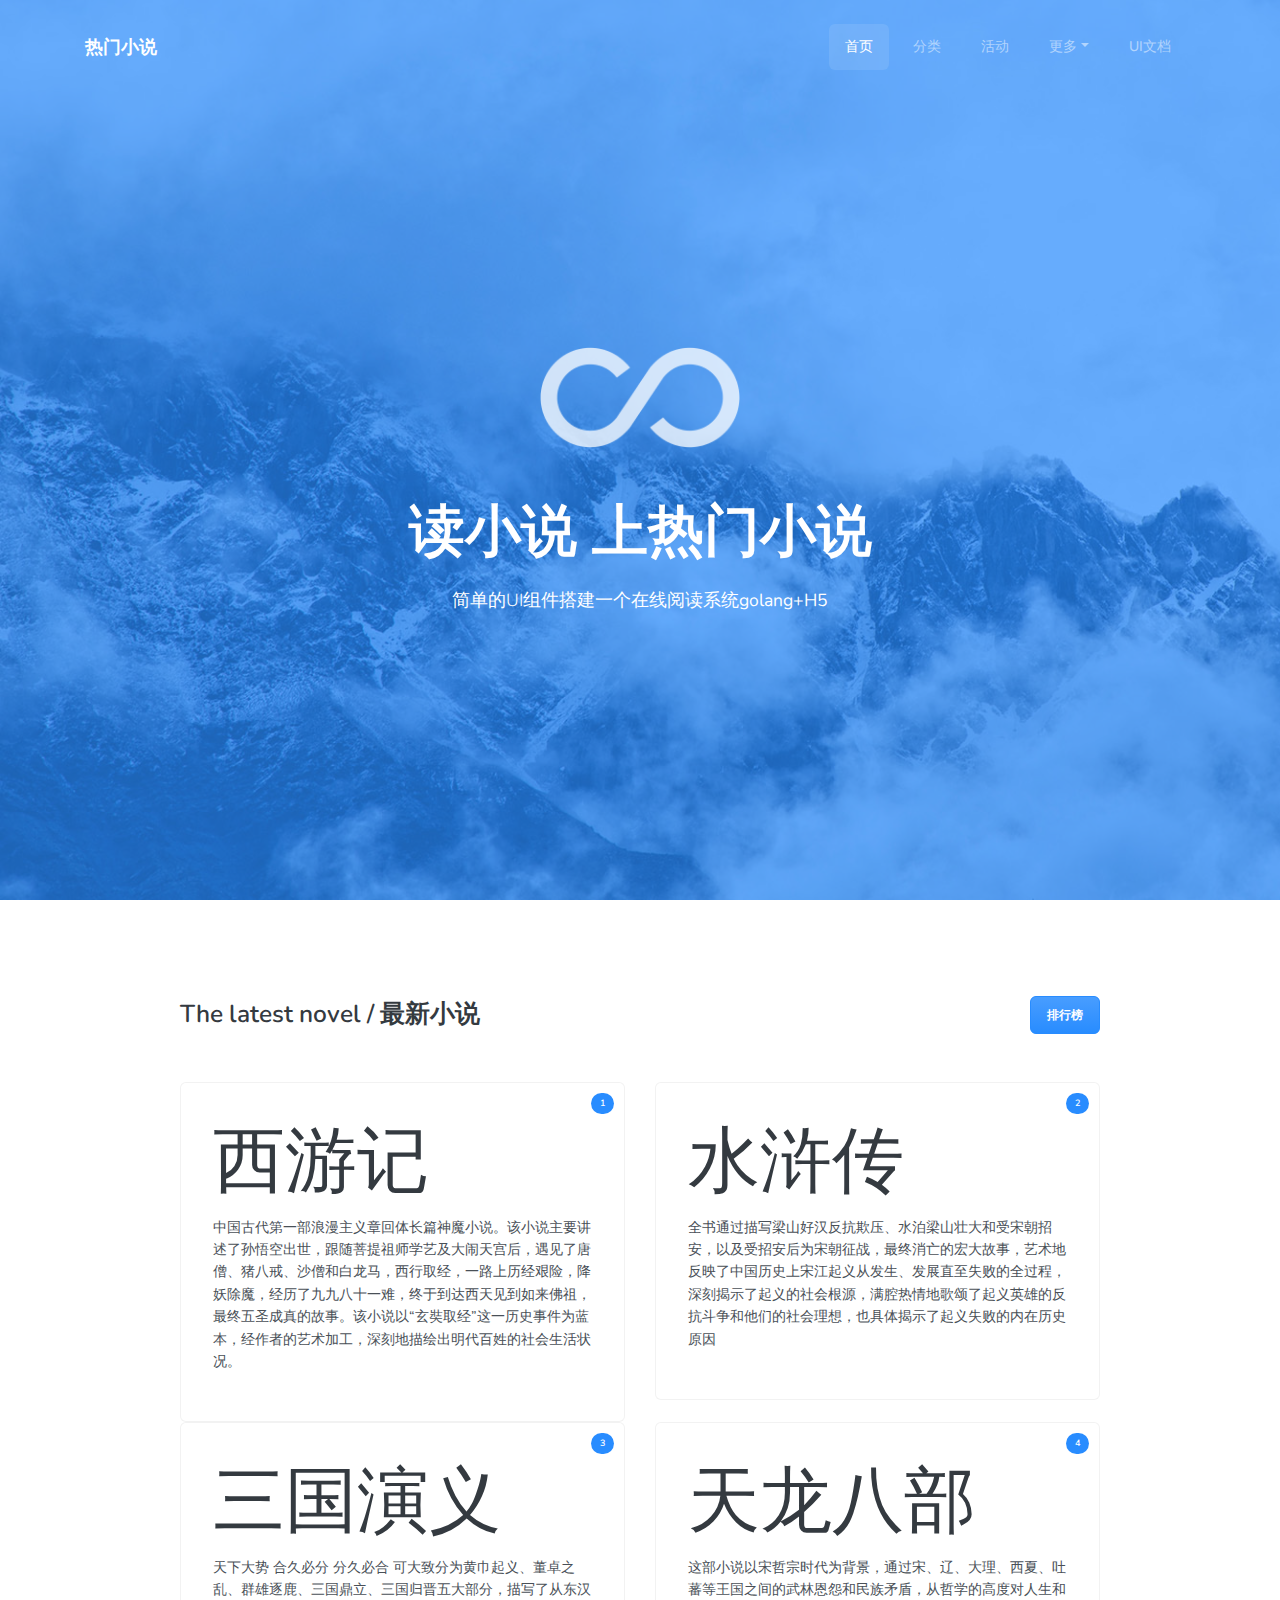
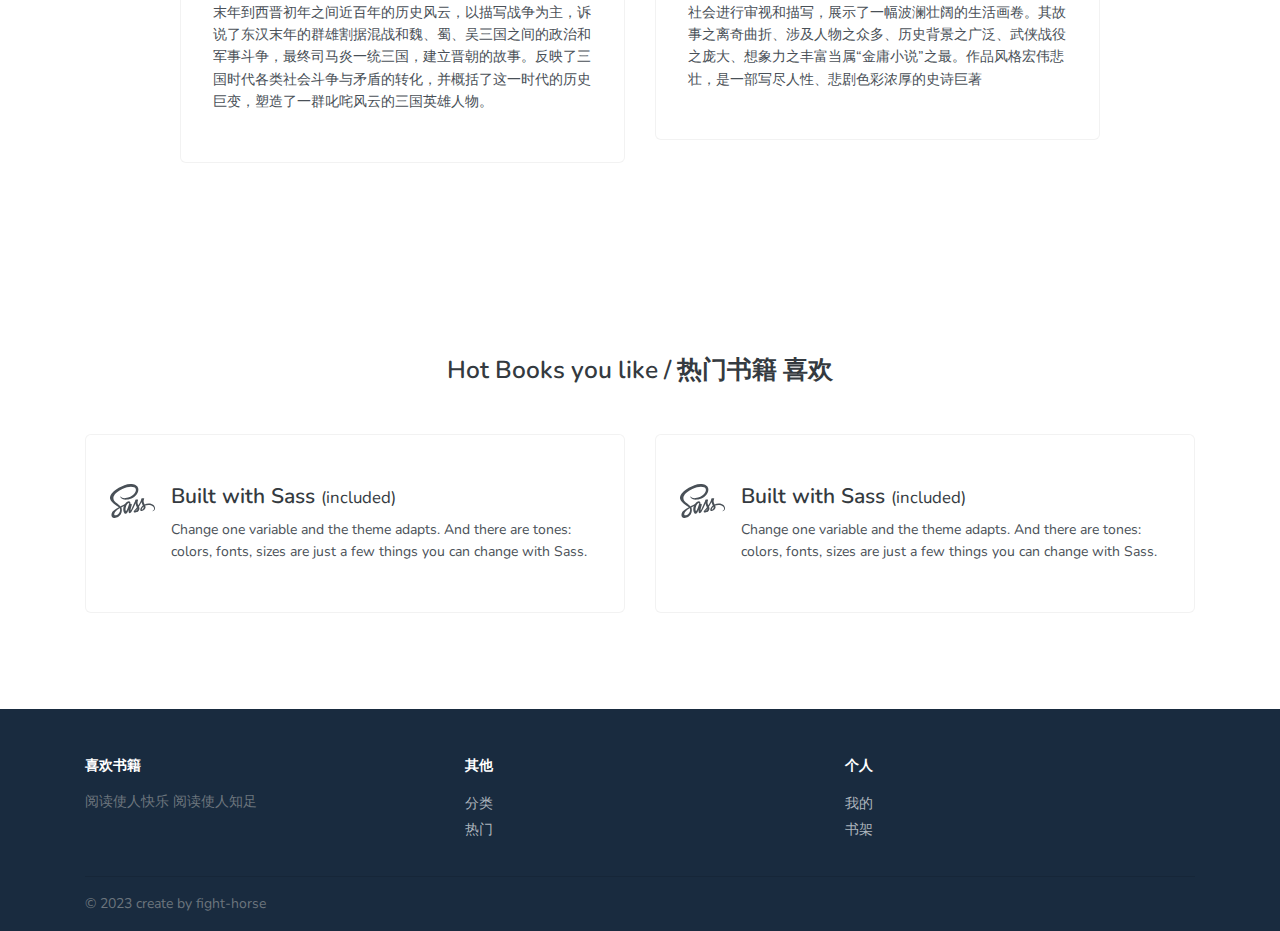
==== commit 646dd358: "add new file" ====
--- a/interface/pages/index.html
+++ b/interface/pages/index.html
@@ -44,6 +44,8 @@
               <a class="nav-link" href="./docs/introduction.html">UI文档</a>
             </li>
             <div class="dropdown-divider d-lg-none my-4"></div>
+
+          </ul>
         </div>
       </div>
     </nav>
@@ -137,7 +139,10 @@
                   </a>
                 </div>
               </div>
-              
+            </div>
+          </div>
+        </div>
+      </section>
       <section class="slice-lg">
         <div class="container">
           <h2 class="heading h3 strong-600 text-center mb-5">
@@ -177,6 +182,7 @@
                 </div>
               </div>
             </div>
+        </div>
         </div>
       </section>
     </main>
